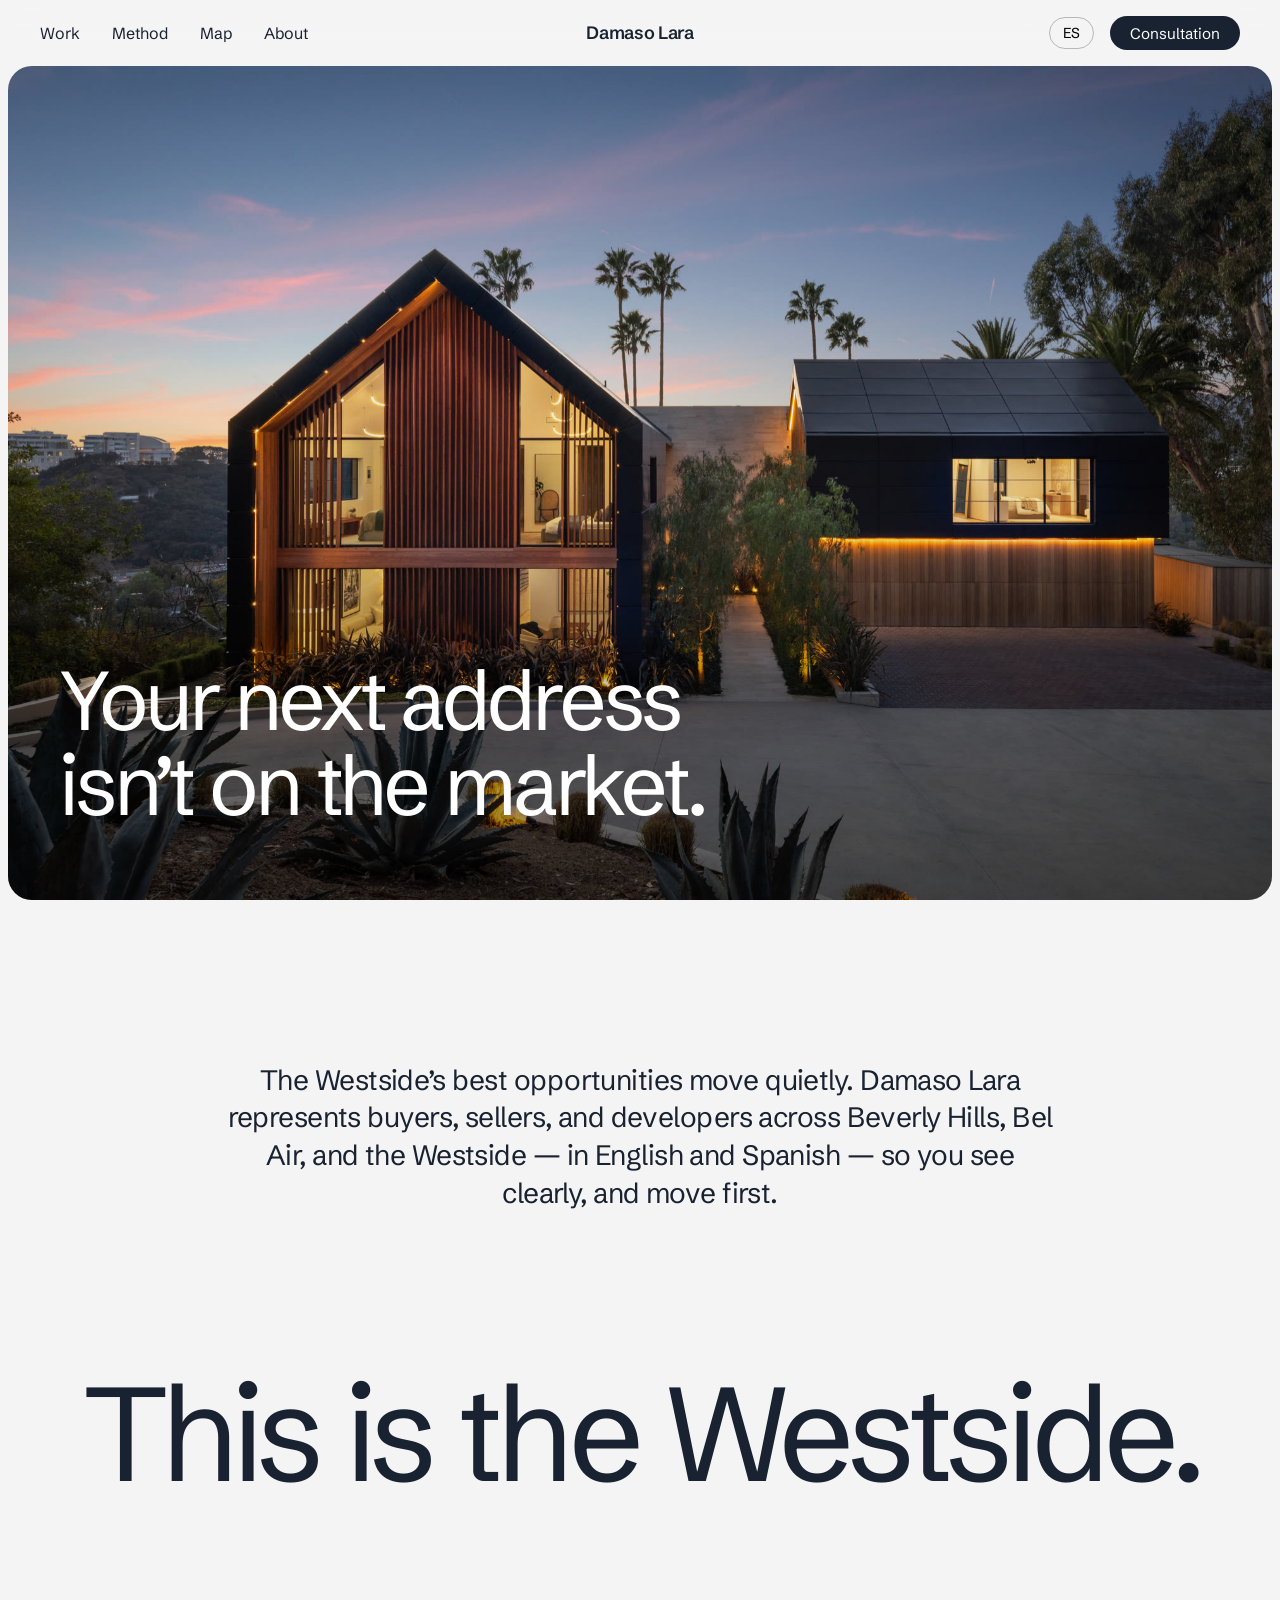
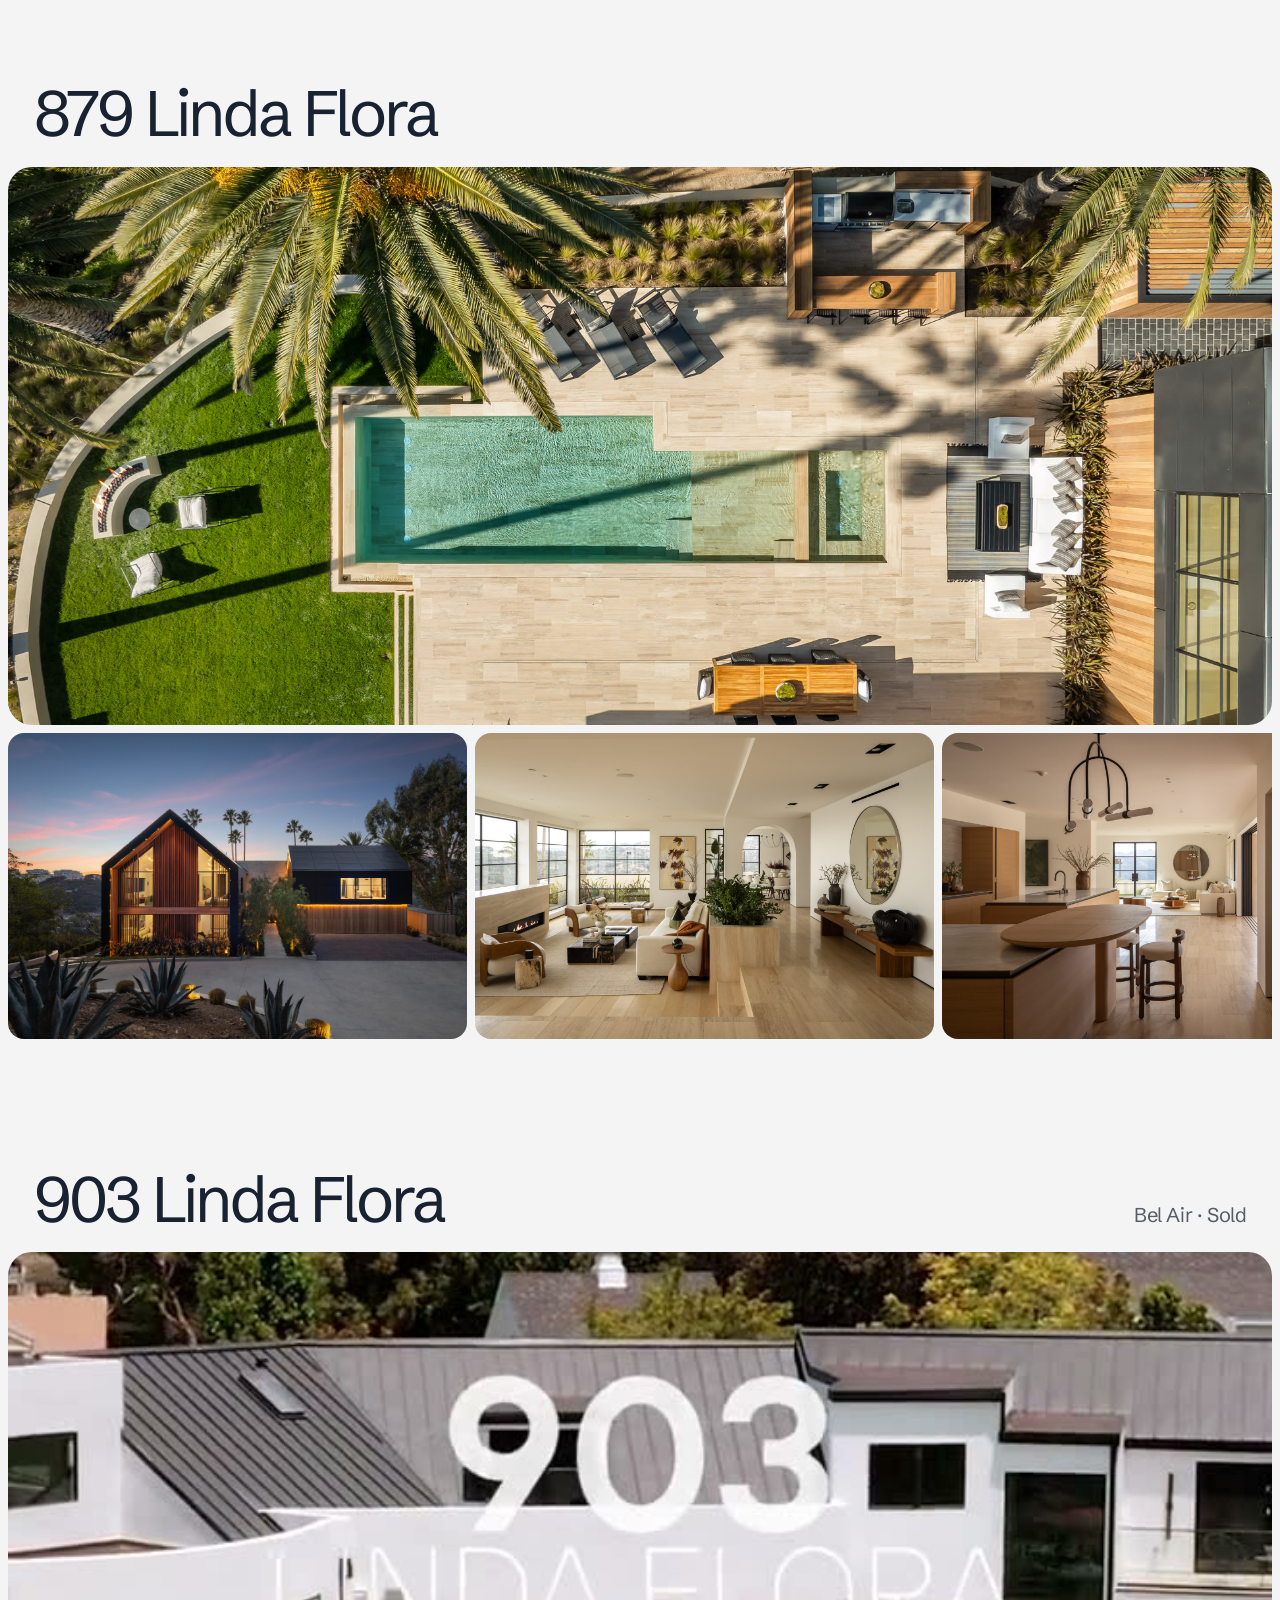
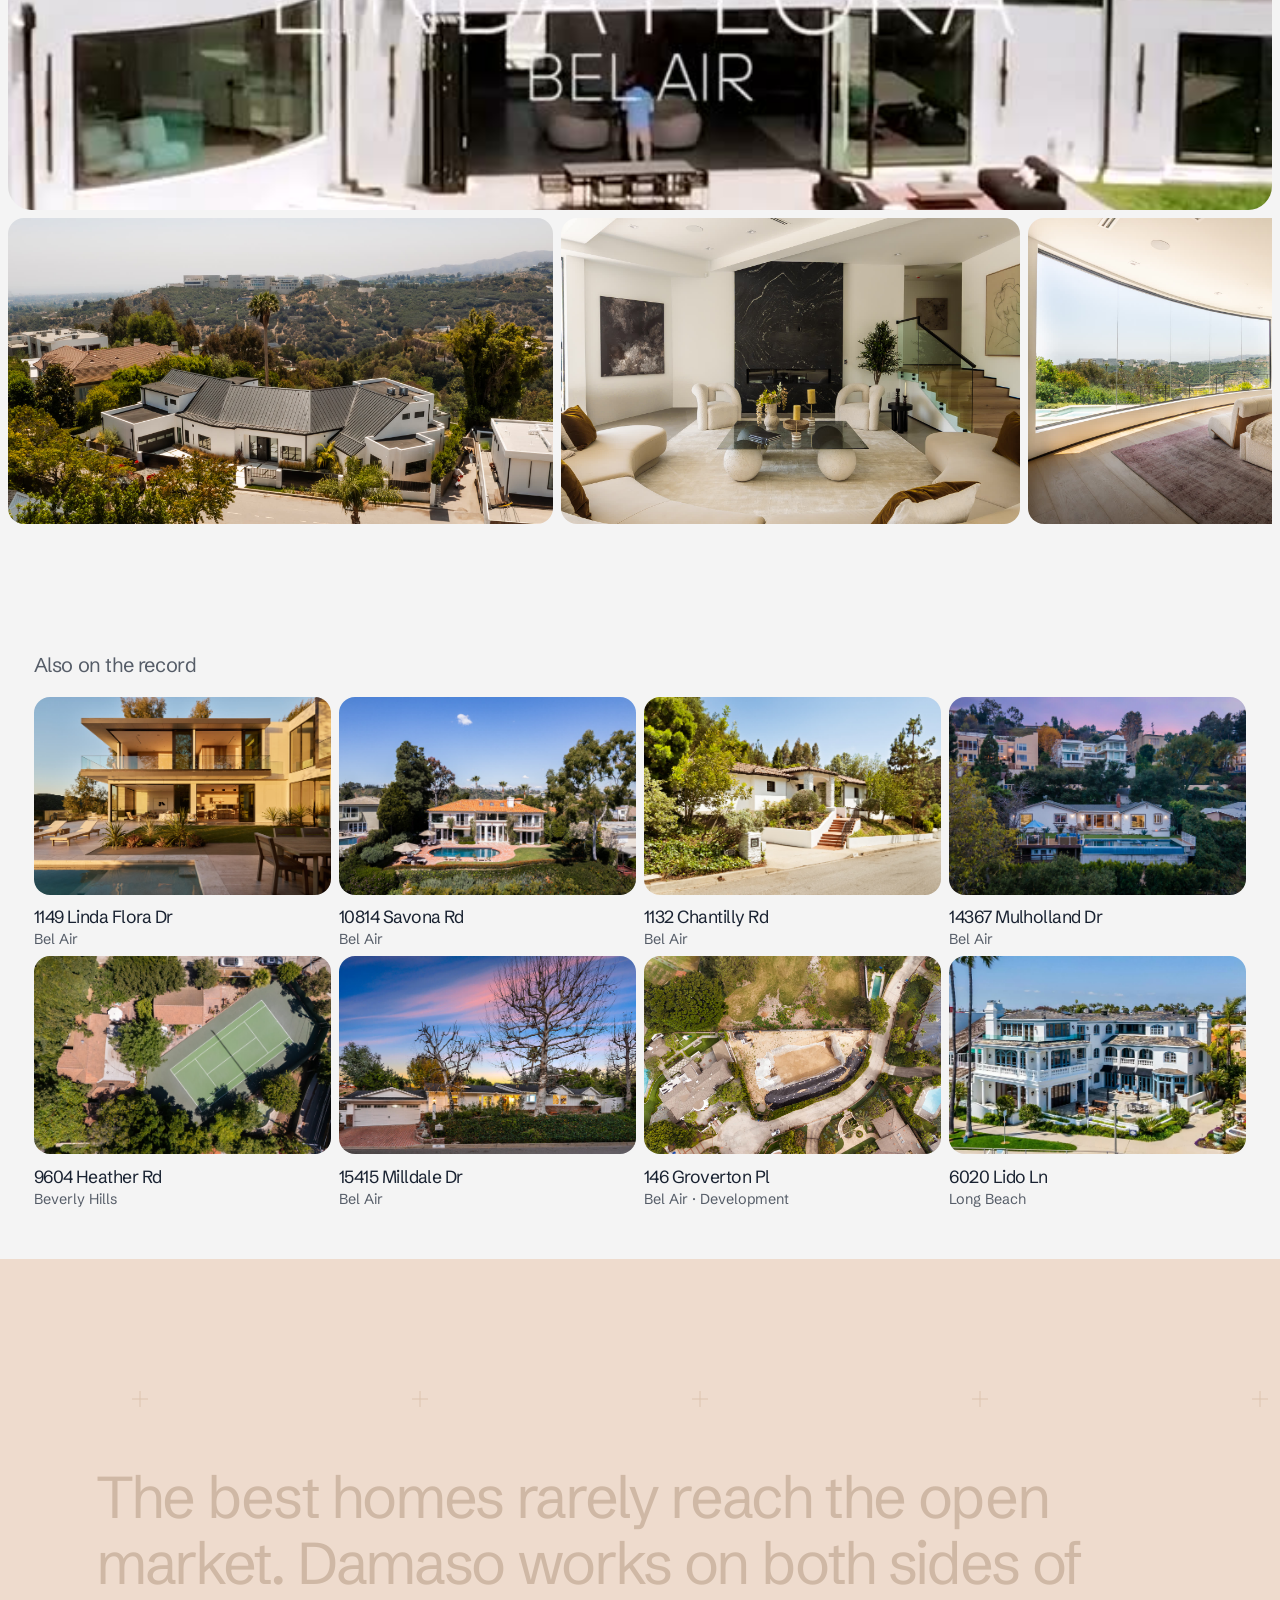
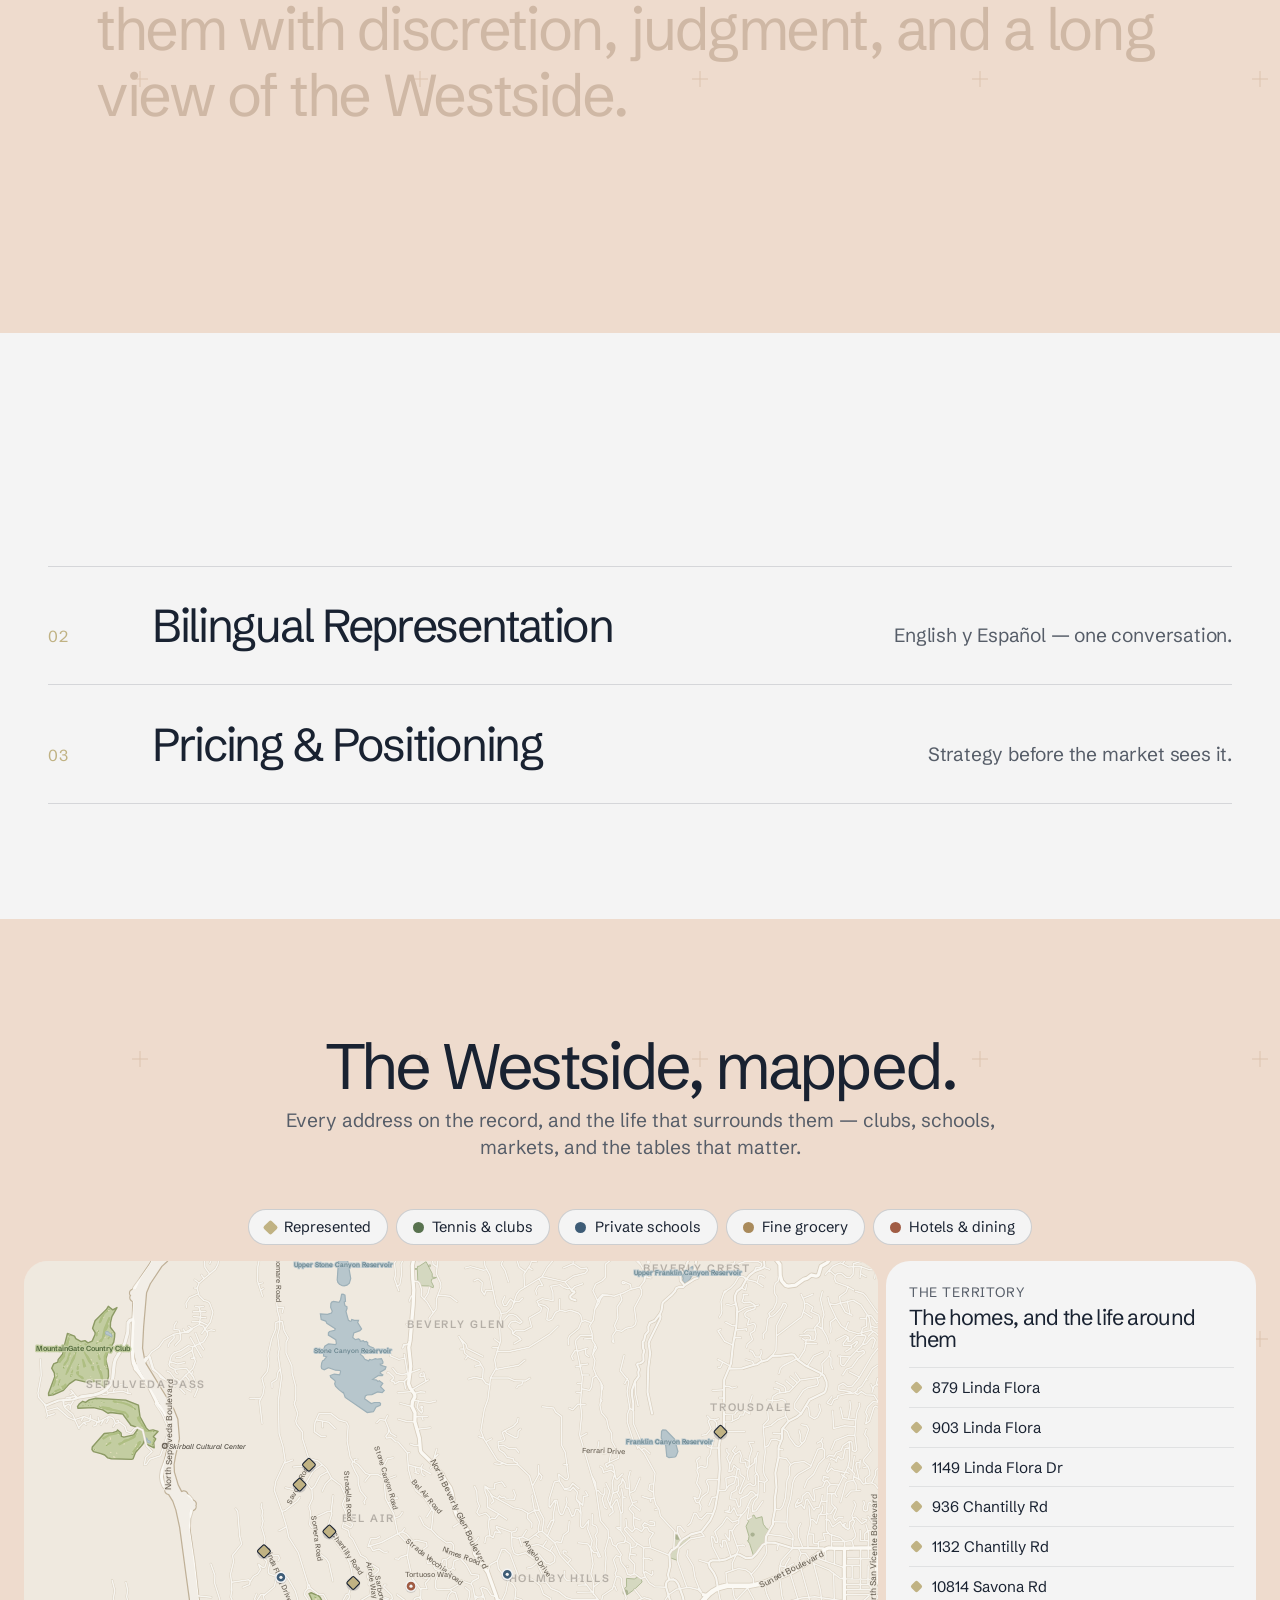
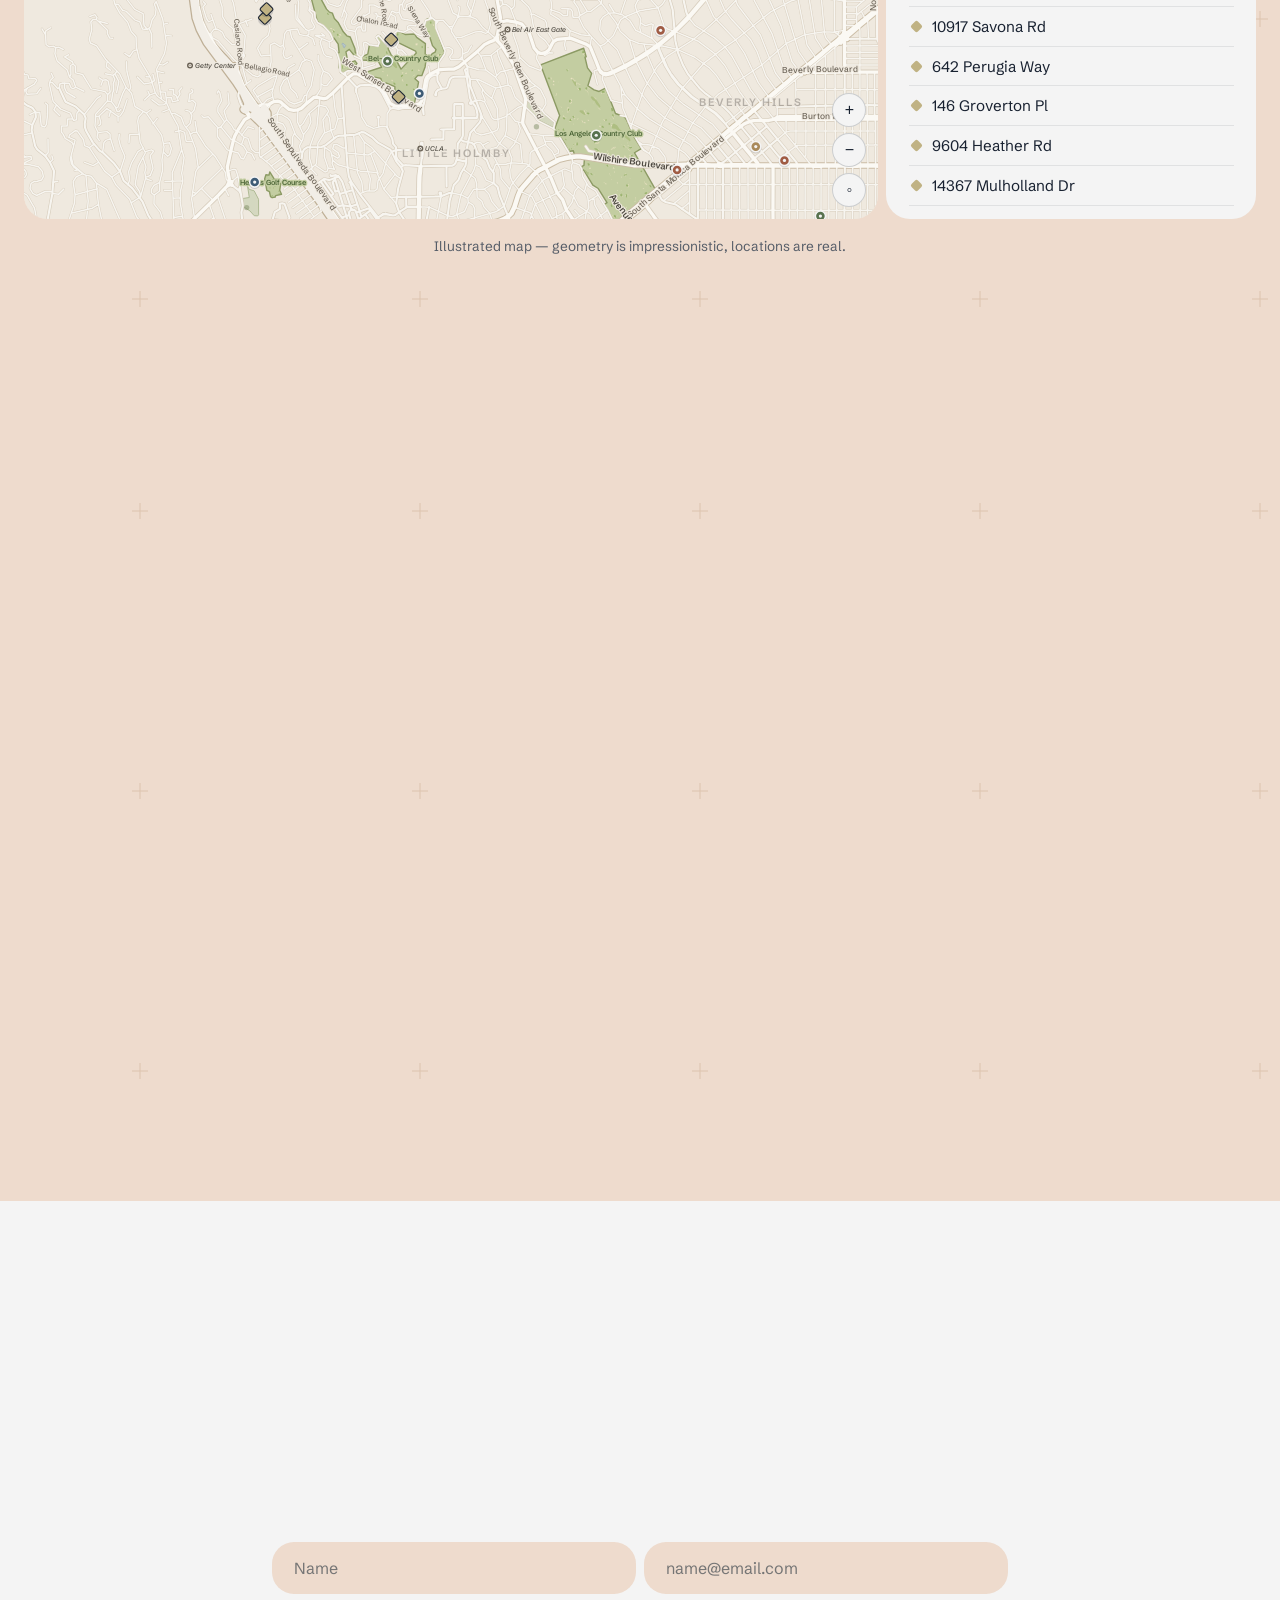
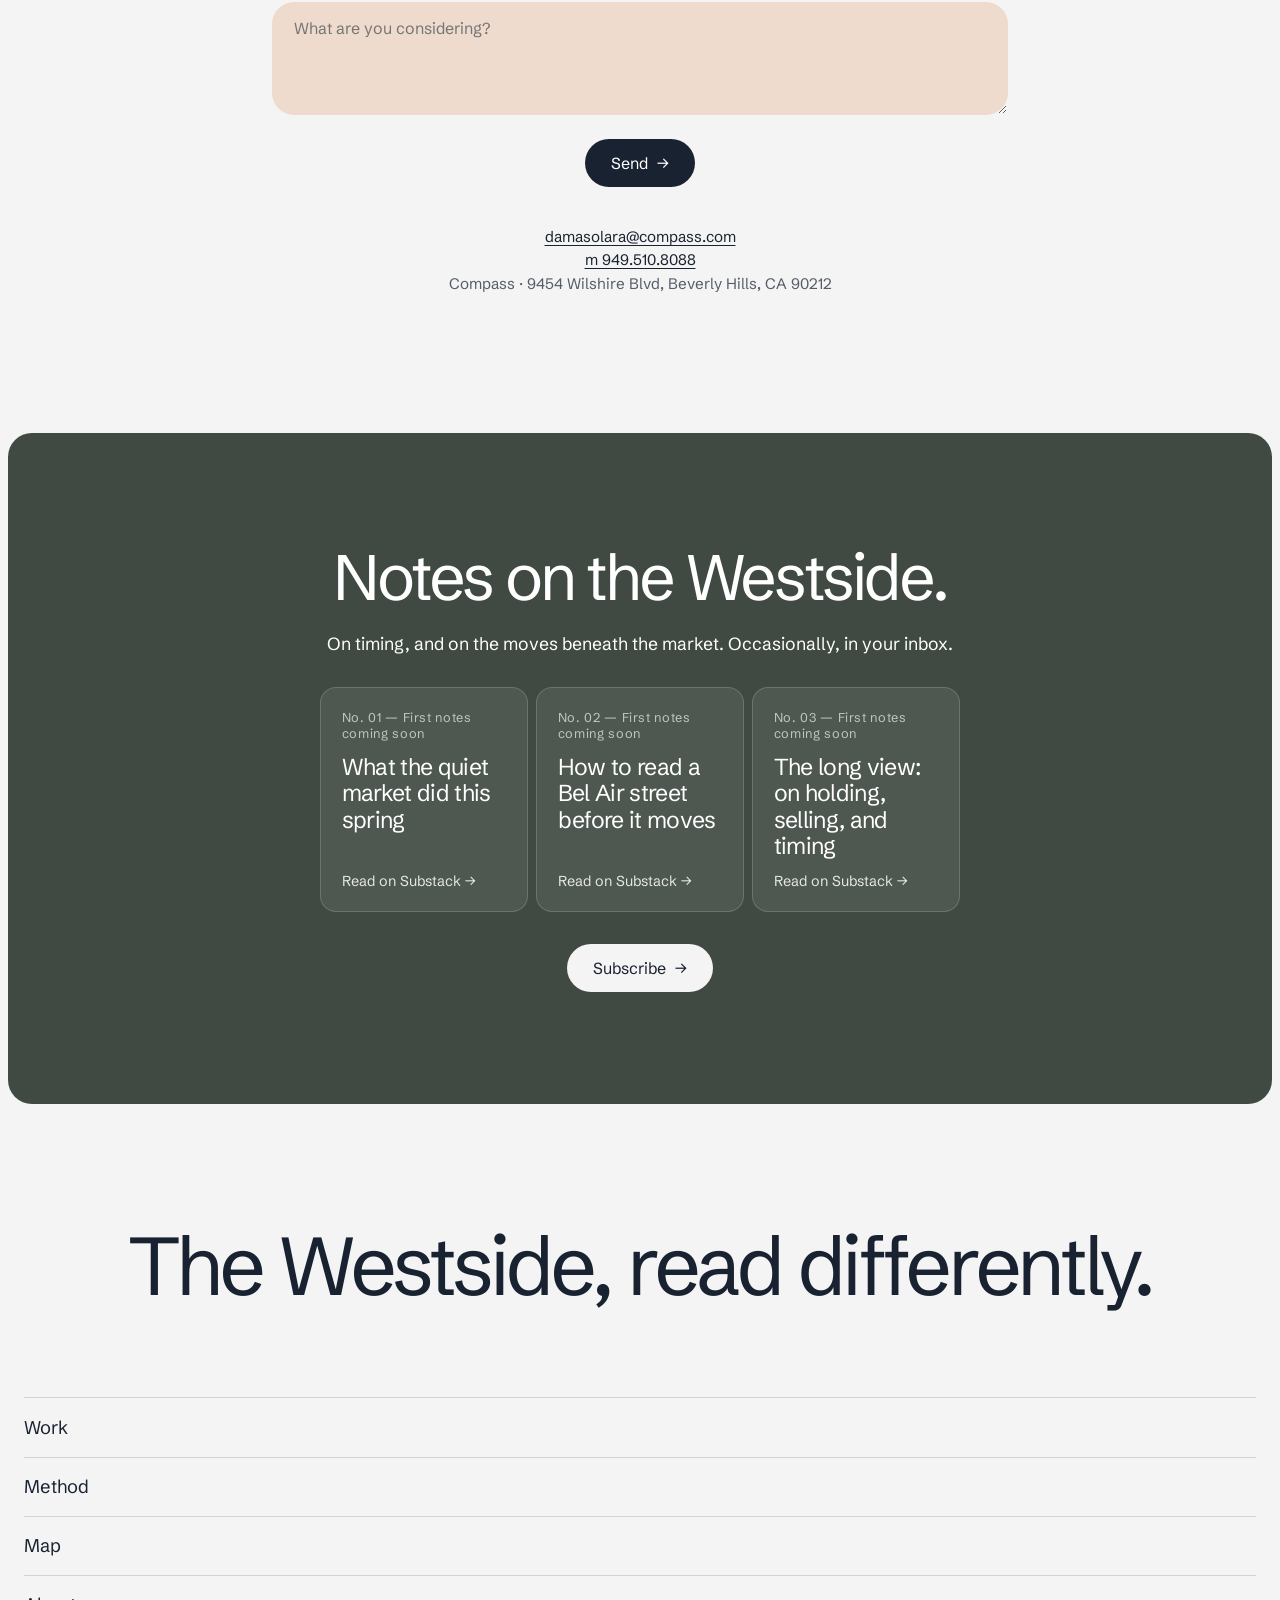
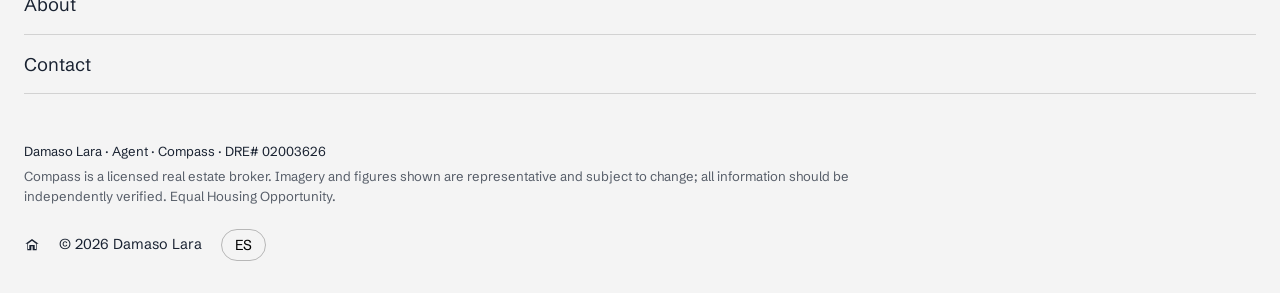
==== index.html @ 8f72db03 "Update index.html" ====
<!DOCTYPE html>
<html lang="en">
<head>
<meta charset="UTF-8">
<meta name="viewport" content="width=device-width, initial-scale=1.0">
<title>Damaso Lara | Beverly Hills, Bel Air & the Westside</title>
<meta name="description" content="Private representation for buyers, sellers, and developers across Beverly Hills, Bel Air, and the Westside — in English and Spanish.">
<meta name="referrer" content="strict-origin-when-cross-origin">
<meta name="theme-color" content="#192231">
<link rel="canonical" href="https://damasolara.com/">

<!-- Social sharing (Open Graph + Twitter) -->
<meta property="og:type" content="website">
<meta property="og:site_name" content="Damaso Lara">
<meta property="og:title" content="Damaso Lara | Beverly Hills, Bel Air & the Westside">
<meta property="og:description" content="Private representation for buyers, sellers, and developers across Beverly Hills, Bel Air, and the Westside — in English and Spanish.">
<meta property="og:url" content="https://damasolara.com/">
<meta property="og:image" content="https://damasolara.com/images/og-cover.jpg">
<meta property="og:image:width" content="1200">
<meta property="og:image:height" content="630">
<meta property="og:image:alt" content="A modern estate on Linda Flora Drive in Bel Air at dusk.">
<meta property="og:locale" content="en_US">
<meta property="og:locale:alternate" content="es_ES">
<meta name="twitter:card" content="summary_large_image">
<meta name="twitter:title" content="Damaso Lara | Beverly Hills, Bel Air & the Westside">
<meta name="twitter:description" content="Private representation for buyers, sellers, and developers across the Westside — in English and Spanish.">
<meta name="twitter:image" content="https://damasolara.com/images/og-cover.jpg">
<meta name="twitter:image:alt" content="A modern estate on Linda Flora Drive in Bel Air at dusk.">

<link rel="preconnect" href="https://fonts.googleapis.com">
<link rel="preconnect" href="https://fonts.gstatic.com" crossorigin>
<link href="https://fonts.googleapis.com/css2?family=Schibsted+Grotesk:ital,wght@0,400..900;1,400..900&display=swap" rel="stylesheet">
<link rel="stylesheet" href="css/style.css">
<link rel="icon" href="data:image/svg+xml,<svg xmlns='http://www.w3.org/2000/svg' viewBox='0 0 100 100'><text y='.9em' font-size='90'>◆</text></svg>">
</head>
<body>

<!-- Floating nav -->
<header class="nav" id="nav">
  <button class="nav__burger" id="burger" aria-label="Open menu" aria-expanded="false">
    <span></span><span></span>
  </button>
  <nav class="nav__links" aria-label="Primary">
    <a href="#work" data-en="Work" data-es="Obra">Work</a>
    <a href="#method" data-en="Method" data-es="Método">Method</a>
    <a href="#map" data-en="Map" data-es="Mapa">Map</a>
    <a href="#about" data-en="About" data-es="Perfil">About</a>
  </nav>
  <a class="nav__mark" href="#top" aria-label="Damaso Lara — home">Damaso&nbsp;Lara</a>
  <div class="nav__right">
    <button class="nav__lang" id="langToggle" aria-label="Cambiar idioma a Español">ES</button>
    <a class="btn btn--ink nav__cta" href="#contact" data-en="Consultation" data-es="Consulta">Consultation</a>
  </div>
</header>

<!-- Mobile menu -->
<div class="menu" id="menu" hidden>
  <nav aria-label="Mobile">
    <a href="#work" data-en="Work" data-es="Obra">Work</a>
    <a href="#method" data-en="Method" data-es="Método">Method</a>
    <a href="#map" data-en="Map" data-es="Mapa">Map</a>
    <a href="#about" data-en="About" data-es="Perfil">About</a>
    <a href="#contact" data-en="Contact" data-es="Contacto">Contact</a>
  </nav>
</div>

<main id="top">

  <!-- HERO -->
  <section class="hero" id="hero">
    <div class="hero__layer hero__layer--img" data-depth="1">
      <img class="hero__media" src="images/879-facade-twilight.jpg" alt="879 Linda Flora at dusk — a modern gabled estate in Bel Air framed by palms" fetchpriority="high">
    </div>
    <div class="hero__scrim" aria-hidden="true"></div>
    <div class="hero__inner hero__layer" data-depth="-0.35">
      <h1 class="hero__title">
        <span class="line"><span data-en="Your next address" data-es="Su próxima dirección">Your next address</span></span>
        <span class="line"><span data-en="isn&#8217;t on the market." data-es="no está en el mercado.">isn&#8217;t on the market.</span></span>
      </h1>
    </div>
  </section>

  <!-- INTRO -->
  <section class="intro">
    <p class="intro__text reveal" data-en="The Westside&#8217;s best opportunities move quietly. Damaso Lara represents buyers, sellers, and developers across Beverly Hills, Bel Air, and the Westside — in English and Spanish — so you see clearly, and move first." data-es="Las mejores oportunidades del Westside se mueven en silencio. Damaso Lara representa a compradores, vendedores y desarrolladores en Beverly Hills, Bel Air y el Westside — en inglés y español — para que usted vea con claridad y llegue primero.">The Westside&#8217;s best opportunities move quietly. Damaso Lara represents buyers, sellers, and developers across Beverly Hills, Bel Air, and the Westside — in English and Spanish — so you see clearly, and move first.</p>
  </section>

  <!-- GIANT STATEMENT -->
  <section class="statement" aria-label="This is the Westside">
    <h2 class="statement__giant reveal" data-en="This is the Westside." data-es="Este es el Westside.">This is the Westside.</h2>
  </section>

  <!-- WORK -->
  <section class="work" id="work">

    <!-- 879 Linda Flora -->
    <article class="property">
      <header class="property__head">
        <h3 class="property__name reveal">879 Linda Flora</h3>
        <p class="property__meta reveal">
          <span data-en="Bel Air · Sold" data-es="Bel Air · Vendida">Bel Air · Sold</span>
        </p>
      </header>
      <figure class="property__lead reveal" data-gallery="879" data-idx="0">
        <img src="images/879-aerial-pool.jpg" alt="Aerial view of 879 Linda Flora — pool, travertine terrace, and palms" loading="lazy">
      </figure>
      <div class="strip" data-drag>
        <figure data-gallery="879" data-idx="1"><img src="images/879-facade-twilight.jpg" alt="Twilight facade of 879 Linda Flora" loading="lazy"></figure>
        <figure data-gallery="879" data-idx="2"><img src="images/879-living.jpg" alt="Living room with arched openings" loading="lazy"></figure>
        <figure data-gallery="879" data-idx="3"><img src="images/879-kitchen.jpg" alt="Kitchen with arched window to the ocean" loading="lazy"></figure>
        <figure data-gallery="879" data-idx="4"><img src="images/879-bedroom-view.jpg" alt="Primary bedroom with fireplace and ocean view" loading="lazy"></figure>
        <figure data-gallery="879" data-idx="5"><img src="images/879-dining-twilight.jpg" alt="Outdoor dining at dusk under palms" loading="lazy"></figure>
        <figure data-gallery="879" data-idx="6"><img src="images/879-tennis-twilight.jpg" alt="Estate and tennis court at twilight" loading="lazy"></figure>
        <figure data-gallery="879" data-idx="7"><img src="images/879-pool-elevation.jpg" alt="Pool and rear elevation" loading="lazy"></figure>
        <figure data-gallery="879" data-idx="8"><img src="images/879-path-dusk.jpg" alt="Lit path to the residence at dusk" loading="lazy"></figure>
      </div>
    </article>

    <!-- 903 Linda Flora -->
    <article class="property">
      <header class="property__head">
        <h3 class="property__name reveal">903 Linda Flora</h3>
        <p class="property__meta reveal">
          <span data-en="Bel Air · Sold" data-es="Bel Air · Vendida">Bel Air · Sold</span>
        </p>
      </header>
      <figure class="property__lead property__lead--film reveal" data-gallery="903" data-idx="0">
        <video src="video/903-sold.mp4" poster="images/903-sold-poster.jpg" muted loop playsinline preload="none" aria-label="903 Linda Flora — sold, video tour"></video>
      </figure>
      <div class="strip" data-drag>
        <figure data-gallery="903" data-idx="0"><img src="images/903-drone.jpg" alt="Aerial view of 903 Linda Flora — white contemporary estate with pool" loading="lazy"></figure>
        <figure data-gallery="903" data-idx="1"><img src="images/903-living.jpg" alt="Living room with black marble fireplace" loading="lazy"></figure>
        <figure data-gallery="903" data-idx="2"><img src="images/903-bedroom.jpg" alt="Bedroom with curved panoramic window" loading="lazy"></figure>
        <figure data-gallery="903" data-idx="3"><img src="images/903-tub.jpg" alt="Freestanding tub with canyon view" loading="lazy"></figure>
        <figure data-gallery="903" data-idx="4"><img src="images/903-kitchen.jpg" alt="Kitchen with double island" loading="lazy"></figure>
        <figure data-gallery="903" data-idx="5"><img src="images/903-pool.jpg" alt="Pool overlooking the hills" loading="lazy"></figure>
        <figure data-gallery="903" data-idx="6"><img src="images/903-drone-2.jpg" alt="Aerial view over the estate toward the Westside" loading="lazy"></figure>
      </div>
    </article>

    <!-- Portfolio: every address on the record -->
    <div class="folio">
      <p class="folio__head reveal" data-en="Also on the record" data-es="También en el registro">Also on the record</p>
      <div class="folio__grid">
        <a class="folio__card reveal" href="#map" data-gallery="1149-lindaflora" data-idx="0"><figure><img src="images/1149-lindaflora.jpg" alt="1149 Linda Flora Drive at twilight" loading="lazy"></figure><h4>1149 Linda Flora Dr</h4><p><span data-en="Bel Air" data-es="Bel Air">Bel Air</span></p></a>
        <a class="folio__card reveal" href="#map" data-gallery="10814-savona" data-idx="0"><figure><img src="images/10814-savona.jpg" alt="10814 Savona Road — Mediterranean estate with pool" loading="lazy"></figure><h4>10814 Savona Rd</h4><p><span data-en="Bel Air" data-es="Bel Air">Bel Air</span></p></a>
        <a class="folio__card reveal" href="#map" data-gallery="1132-chantilly" data-idx="0"><figure><img src="images/1132-chantilly.jpg" alt="1132 Chantilly Road — Spanish revival exterior" loading="lazy"></figure><h4>1132 Chantilly Rd</h4><p><span data-en="Bel Air" data-es="Bel Air">Bel Air</span></p></a>
        <a class="folio__card reveal" href="#map" data-gallery="14367-mulholland" data-idx="0"><figure><img src="images/14367-mulholland.jpg" alt="14367 Mulholland Drive — ranch house with pool and canyon views" loading="lazy"></figure><h4>14367 Mulholland Dr</h4><p><span data-en="Bel Air" data-es="Bel Air">Bel Air</span></p></a>
        <a class="folio__card reveal" href="#map" data-gallery="9604-heather" data-idx="0"><figure><img src="images/9604-heather.jpg" alt="9604 Heather Road — aerial with tennis court" loading="lazy"></figure><h4>9604 Heather Rd</h4><p><span data-en="Beverly Hills" data-es="Beverly Hills">Beverly Hills</span></p></a>
        <a class="folio__card reveal" href="#map" data-gallery="15415-milldale" data-idx="0"><figure><img src="images/15415-milldale.jpg" alt="15415 Milldale Drive at twilight" loading="lazy"></figure><h4>15415 Milldale Dr</h4><p><span data-en="Bel Air" data-es="Bel Air">Bel Air</span></p></a>
        <a class="folio__card reveal" href="#map" data-gallery="146-groverton" data-idx="0"><figure><img src="images/146-groverton.jpg" alt="146 Groverton Place — development site aerial" loading="lazy"></figure><h4>146 Groverton Pl</h4><p><span data-en="Bel Air · Development" data-es="Bel Air · Desarrollo">Bel Air · Development</span></p></a>
        <a class="folio__card reveal" href="#map" data-gallery="6020-lido" data-idx="0"><figure><img src="images/6020-lido.jpg" alt="6020 Lido Lane — waterfront Mediterranean, Long Beach" loading="lazy"></figure><h4>6020 Lido Ln</h4><p><span data-en="Long Beach" data-es="Long Beach">Long Beach</span></p></a>
      </div>
    </div>
  </section>

  <!-- MANIFESTO -->
  <section class="manifesto">
    <p class="manifesto__text" id="manifesto" data-en="The best homes rarely reach the open market. Damaso works on both sides of them with discretion, judgment, and a long view of the Westside." data-es="Las mejores casas rara vez llegan al mercado abierto. Damaso trabaja en ambos lados de ellas — con discreción, criterio y una visión a largo plazo del Westside.">The best homes rarely reach the open market. Damaso works on both sides of them — with discretion, judgment, and a long view of the Westside.</p>
  </section>

  <!-- METHOD -->
  <section class="method" id="method">
    <div class="method__rows">
      <article class="mrow reveal">
        <span class="mrow__n">01</span>
        <h3 data-en="Off-Market Access" data-es="Acceso fuera de mercado">Off-Market Access</h3>
        <p data-en="The homes that never list." data-es="Las casas que nunca se publican.">The homes that never list.</p>
      </article>
      <article class="mrow reveal">
        <span class="mrow__n">02</span>
        <h3 data-en="Bilingual Representation" data-es="Representación bilingüe">Bilingual Representation</h3>
        <p data-en="English y Español — one conversation." data-es="English y Español — una sola conversación.">English y Español — one conversation.</p>
      </article>
      <article class="mrow reveal">
        <span class="mrow__n">03</span>
        <h3 data-en="Pricing &amp; Positioning" data-es="Precio y posicionamiento">Pricing &amp; Positioning</h3>
        <p data-en="Strategy before the market sees it." data-es="Estrategia antes de que el mercado lo vea.">Strategy before the market sees it.</p>
      </article>
    </div>
  </section>

  <!-- MAP: the Westside, mapped -->
  <section class="wsmap" id="map">
    <div class="wsmap__head">
      <h2 class="reveal" data-en="The Westside, mapped." data-es="El Westside, en mapa.">The Westside, mapped.</h2>
      <p class="wsmap__sub reveal" data-en="Every address on the record, and the life that surrounds them — clubs, schools, markets, and the tables that matter." data-es="Cada dirección del registro y la vida que las rodea — clubes, colegios, mercados y las mesas que importan.">Every address on the record, and the life that surrounds them — clubs, schools, markets, and the tables that matter.</p>
    </div>
    <div class="wsmap__filters" id="wsfilters"></div>
    <div class="wsmap__body reveal">
      <div class="wsmap__stage">
        <svg id="wsmap" aria-label="Illustrated map of Bel Air, Beverly Hills, and the Westside"></svg>
        <div class="wsmap__zoom">
          <button id="wszin" aria-label="Zoom in">+</button>
          <button id="wszout" aria-label="Zoom out">−</button>
          <button id="wszreset" aria-label="Reset view">◦</button>
        </div>
      </div>
      <aside class="wsmap__panel" id="wspanel" aria-live="polite"></aside>
    </div>
    <p class="wsmap__note" data-en="Illustrated map — geometry is impressionistic, locations are real." data-es="Mapa ilustrado — la geometría es impresionista, las ubicaciones son reales.">Illustrated map — geometry is impressionistic, locations are real.</p>
  </section>

  <!-- ABOUT -->
  <section class="about" id="about">
    <div class="about__grid">
      <figure class="about__photo reveal">
        <img src="images/damaso-portrait.jpg" alt="Damaso Lara — portrait" loading="lazy">
      </figure>
      <div class="about__body">
        <h2 class="reveal">Damaso Lara</h2>
        <p class="about__bio reveal" data-en="Born in Zacatecas, raised in Los Angeles. Damaso represents buyers, sellers, and developers across Bel Air, Beverly Hills, and the Westside, in English and Spanish." data-es="Nacido en Zacatecas, criado en Los Ángeles. Damaso representa a compradores, vendedores y desarrolladores en Bel Air, Beverly Hills y el Westside, en inglés y español.">Born in Zacatecas, raised in Los Angeles. Damaso represents buyers, sellers, and developers across Bel Air, Beverly Hills, and the Westside, in English and Spanish.</p>
        <blockquote class="about__quote reveal" data-en="“The best opportunities are not always obvious. My work is to help clients see clearly and protect their position.”" data-es="“Las mejores oportunidades no siempre son obvias. Mi trabajo es ayudar a los clientes a ver con claridad y proteger su posición.”">“The best opportunities are not always obvious. My work is to help clients see clearly and protect their position.”</blockquote>
        <dl class="about__facts">
          <div class="reveal"><dt data-en="Focus" data-es="Enfoque">Focus</dt><dd>Bel Air · Beverly Hills · Westside</dd></div>
          <div class="reveal"><dt data-en="Languages" data-es="Idiomas">Languages</dt><dd>English · Español</dd></div>
          <div class="reveal"><dt data-en="Represents" data-es="Representa">Represents</dt><dd data-en="Buyers · Sellers · Developers · Tennis Lovers" data-es="Compradores · Vendedores · Desarrolladores · Amantes del Tenis">Buyers · Sellers · Developers · Tennis Lovers</dd></div>
          <div class="reveal"><dt data-en="Recognitions" data-es="Reconocimientos">Recognitions</dt><dd data-en="Awarded #13 agent in CA by NAHREP" data-es="Reconocido como agente #13 en CA por NAHREP">Awarded #13 agent in CA by NAHREP</dd></div>
        </dl>
      </div>
    </div>
  </section>

  <!-- CONTACT -->
  <section class="contact" id="contact">
    <div class="contact__inner">
      <h2 class="contact__title reveal" data-en="Start the conversation." data-es="Empecemos la conversación.">Start the conversation.</h2>
      <p class="contact__sub reveal" data-en="For a private conversation about off-market listings, buying, or selling on the Westside." data-es="Para una conversación privada sobre listados fuera de mercado, comprar o vender en el Westside.">For a private conversation about off-market listings, buying, or selling on the Westside.</p>
      <form class="form reveal" action="https://formspree.io/f/mbdnjejo" method="POST">
        <input type="text" name="_gotcha" tabindex="-1" autocomplete="off" aria-hidden="true" style="position:absolute;left:-9999px;width:1px;height:1px;overflow:hidden">
        <div class="form__row">
          <input type="text" name="name" required placeholder="Name" data-ph-en="Name" data-ph-es="Nombre" aria-label="Name">
          <input type="email" name="email" required placeholder="name@email.com" aria-label="Email">
        </div>
        <textarea name="message" rows="4" required placeholder="What are you considering?" data-ph-en="What are you considering?" data-ph-es="¿Qué está considerando?" aria-label="Message"></textarea>
        <button class="btn btn--ink btn--lg" type="submit">
          <span data-en="Send" data-es="Enviar">Send</span>
          <span class="btn__arrow" aria-hidden="true">→</span>
        </button>
      </form>
      <p class="contact__alt">
        <a href="mailto:damasolara@compass.com">damasolara@compass.com</a>
        <a href="tel:+19495108088">m 949.510.8088</a>
        <span>Compass · 9454 Wilshire Blvd, Beverly Hills, CA 90212</span>
      </p>
    </div>
  </section>

  <!-- NEWSLETTER -->
  <section class="news">
    <div class="news__inner">
      <h2 class="reveal" data-en="Notes on the Westside." data-es="Notas sobre el Westside.">Notes on the Westside.</h2>
      <p class="reveal" data-en="On timing, and on the moves beneath the market. Occasionally, in your inbox." data-es="Sobre el timing y los movimientos debajo del mercado. Ocasionalmente, en su correo.">On timing, and on the moves beneath the market. Occasionally, in your inbox.</p>
      <!-- PLACEHOLDER-SUBSTACK: swap these three cards for Damaso's real posts (title, number, URL) once published -->
      <div class="news__cards">
        <a class="newscard reveal" href="https://damasolara.substack.com" target="_blank" rel="noopener">
          <span class="newscard__n" data-en="No. 01 — First notes coming soon" data-es="No. 01 — Primeras notas, muy pronto">No. 01 — First notes coming soon</span>
          <h3 data-en="What the quiet market did this spring" data-es="Lo que hizo el mercado silencioso esta primavera">What the quiet market did this spring</h3>
          <span class="newscard__go" data-en="Read on Substack →" data-es="Leer en Substack →">Read on Substack →</span>
        </a>
        <a class="newscard reveal" href="https://damasolara.substack.com" target="_blank" rel="noopener">
          <span class="newscard__n" data-en="No. 02 — First notes coming soon" data-es="No. 02 — Primeras notas, muy pronto">No. 02 — First notes coming soon</span>
          <h3 data-en="How to read a Bel Air street before it moves" data-es="Cómo leer una calle de Bel Air antes de que se mueva">How to read a Bel Air street before it moves</h3>
          <span class="newscard__go" data-en="Read on Substack →" data-es="Leer en Substack →">Read on Substack →</span>
        </a>
        <a class="newscard reveal" href="https://damasolara.substack.com" target="_blank" rel="noopener">
          <span class="newscard__n" data-en="No. 03 — First notes coming soon" data-es="No. 03 — Primeras notas, muy pronto">No. 03 — First notes coming soon</span>
          <h3 data-en="The long view: on holding, selling, and timing" data-es="La visión larga: sobre esperar, vender y elegir el momento">The long view: on holding, selling, and timing</h3>
          <span class="newscard__go" data-en="Read on Substack →" data-es="Leer en Substack →">Read on Substack →</span>
        </a>
      </div>
      <a class="btn btn--paper btn--lg" href="https://damasolara.substack.com/subscribe" target="_blank" rel="noopener">
        <span data-en="Subscribe" data-es="Suscribirse">Subscribe</span>
        <span class="btn__arrow" aria-hidden="true">→</span>
      </a>
    </div>
  </section>

</main>

<!-- FOOTER -->
<footer class="foot">
  <h2 class="foot__giant reveal" data-en="The Westside, read differently." data-es="El Westside, leído de otra manera.">The Westside, read differently.</h2>
  <nav class="foot__rows" aria-label="Footer">
    <a href="#work" data-en="Work" data-es="Obra">Work</a>
    <a href="#method" data-en="Method" data-es="Método">Method</a>
    <a href="#map" data-en="Map" data-es="Mapa">Map</a>
    <a href="#about" data-en="About" data-es="Perfil">About</a>
    <a href="#contact" data-en="Contact" data-es="Contacto">Contact</a>
  </nav>
  <div class="foot__legal">
    <p class="foot__id">Damaso Lara · Agent · Compass · DRE# 02003626</p>
    <p data-en="Compass is a licensed real estate broker. Imagery and figures shown are representative and subject to change; all information should be independently verified. Equal Housing Opportunity." data-es="Compass es un corredor de bienes raíces con licencia. Las imágenes y cifras mostradas son representativas y están sujetas a cambios; toda la información debe verificarse de forma independiente. Igualdad de Oportunidad en la Vivienda.">Compass is a licensed real estate broker. Imagery and figures shown are representative and subject to change; all information should be independently verified. Equal Housing Opportunity.</p>
    <p class="foot__meta">
      <span class="eho" aria-label="Equal Housing Opportunity" title="Equal Housing Opportunity">
        <svg width="16" height="16" viewBox="0 0 24 24" fill="currentColor" aria-hidden="true"><path d="M12 3 2 10h3v10h6v-6h2v6h6V10h3L12 3zm0 2.5L18 10v8h-2v-6H8v6H6v-8l6-4.5z"/></svg>
      </span>
      <span>© <span id="yr">2026</span> Damaso Lara</span>
      <button class="foot__lang" id="langToggleFoot">ES</button>
    </p>
  </div>
</footer>

<div class="lb" id="lb" aria-hidden="true" role="dialog" aria-modal="true" aria-label="Photo viewer">
  <figure class="lb__stage">
    <img id="lbImg" alt="">
  </figure>
  <div class="lb__bar">
    <span id="lbTitle"></span>
    <span id="lbCount"></span>
  </div>
  <button class="lb__btn lb__close" id="lbClose" aria-label="Close">✕</button>
  <button class="lb__btn lb__prev" id="lbPrev" aria-label="Previous">←</button>
  <button class="lb__btn lb__next" id="lbNext" aria-label="Next">→</button>
</div>

<script src="js/main.js"></script>
<script src="js/mapdata.js" defer></script>
<script src="js/map.js" defer></script>
</body>
</html>
---- css/style.css ----
/* ==========================================================================
   Damaso Lara — Lightship-derived design system
   Off-white paper / blush / navy ink / antique gold accent / deep olive
   ========================================================================== */

:root {
  --paper: #f4f4f4;
  --cream: #eedbcd;
  --cream-2: #eae3dc;
  --ink: #192231;
  --grey: #565d68;
  --gold: #c0b283;
  --olive: #404a42;
  --radius: 24px;
  --radius-pill: 999px;
  --gutter: clamp(16px, 2vw, 24px);
  --btn-h: 2.5rem;
  --ease: cubic-bezier(0.22, 1, 0.36, 1);
  --font: "Schibsted Grotesk", "Helvetica Neue", Arial, sans-serif;
}

* { margin: 0; padding: 0; box-sizing: border-box; }


body {
  font-family: var(--font);
  font-size: 16px;
  line-height: 1.25;
  color: var(--ink);
  background: var(--paper);
  -webkit-font-smoothing: antialiased;
  text-rendering: optimizeLegibility;
}

img, video { display: block; max-width: 100%; height: auto; }

a { color: inherit; text-decoration: none; }

/* Keyboard focus — visible ring for keyboard users only */
:focus-visible {
  outline: 2px solid var(--ink);
  outline-offset: 3px;
  border-radius: 4px;
}
.lb :focus-visible { outline-color: #fff; }

h1, h2, h3 {
  font-weight: 400;
  letter-spacing: -0.05em;
  line-height: 1.02;
}

/* ---------- Buttons ---------- */

.btn {
  display: inline-flex;
  align-items: center;
  gap: 0.6em;
  height: var(--btn-h);
  padding: 0 1.25rem;
  border: none;
  border-radius: var(--radius-pill);
  font-family: var(--font);
  font-size: 1rem;
  cursor: pointer;
  white-space: nowrap;
  transition: transform 0.35s var(--ease), background 0.25s, color 0.25s;
}
.btn:hover { transform: scale(1.03); }
.btn--ink { background: var(--ink); color: #fff; }
.btn--ink:hover { background: #232e42; }
.btn--paper { background: var(--paper); color: var(--ink); }
.btn--lg { height: 3rem; padding: 0 1.6rem; }
.btn__arrow { transition: transform 0.35s var(--ease); }
.btn:hover .btn__arrow { transform: translateX(4px); }

.pill-label {
  display: inline-flex;
  align-items: center;
  height: var(--btn-h);
  padding: 0 1.1rem;
  border-radius: var(--radius-pill);
  background: var(--cream-2);
  font-size: 0.95rem;
}
.pill-label--onDark { background: rgba(255,255,255,0.14); color: #fff; }

/* ---------- Floating nav ---------- */

.nav {
  position: sticky;
  top: 8px;
  z-index: 100;
  display: flex;
  align-items: center;
  gap: clamp(1rem, 3vw, 2.5rem);
  margin: 8px;
  padding: 0 clamp(1rem, 2.5vw, 2rem);
  height: 3.125rem;
  border-radius: 20px;
  background: linear-gradient(to bottom, rgba(244,244,244,0.94), rgba(244,244,244,0.65));
  -webkit-backdrop-filter: blur(14px);
  backdrop-filter: blur(14px);
}

.nav__burger {
  display: none;
  flex-direction: column;
  gap: 5px;
  background: none;
  border: none;
  cursor: pointer;
  padding: 6px 0;
}
.nav__burger span { width: 26px; height: 2px; background: var(--ink); transition: transform 0.3s var(--ease), opacity 0.2s; }
.nav__burger[aria-expanded="true"] span:first-child { transform: translateY(3.5px) rotate(45deg); }
.nav__burger[aria-expanded="true"] span:last-child { transform: translateY(-3.5px) rotate(-45deg); }

.nav__links { display: flex; gap: clamp(1rem, 2.5vw, 2rem); }
.nav__links a:hover, .foot__rows a:hover { opacity: 0.55; }

.nav__mark {
  position: absolute;
  left: 50%;
  transform: translateX(-50%);
  font-size: 1.12rem;
  font-weight: 600;
  letter-spacing: -0.02em;
  color: var(--ink);
}

.nav__right { display: flex; align-items: center; gap: 1rem; margin-left: auto; }
.nav__lang, .foot__lang {
  background: none;
  border: 1px solid rgba(0,0,0,0.25);
  border-radius: var(--radius-pill);
  height: 2rem;
  padding: 0 0.8rem;
  font-family: var(--font);
  font-size: 0.9rem;
  cursor: pointer;
  transition: background 0.25s, color 0.25s;
}
.nav__lang:hover, .foot__lang:hover { background: var(--ink); color: #fff; }
.nav__cta { height: 2.125rem; font-size: 0.95rem; }

/* ---------- Mobile menu ---------- */

.menu {
  position: fixed;
  inset: 0;
  z-index: 90;
  background: var(--cream);
  display: flex;
  align-items: center;
  padding: var(--gutter);
}
.menu[hidden] { display: none; }
.menu nav { display: flex; flex-direction: column; gap: 0.4em; }
.menu a {
  font-size: clamp(2.6rem, 10vw, 4rem);
  letter-spacing: -0.05em;
  border-bottom: 1px solid rgba(0,0,0,0.12);
  padding: 0.35em 0;
}

/* ---------- Hero ---------- */

.hero {
  position: relative;
  height: calc(100svh - 3.125rem - 16px);
  min-height: 540px;
  margin: 0 8px 8px;
  border-radius: var(--radius);
  overflow: hidden;
  perspective: 1100px;
}
/* Parallax layers: JS writes translate/rotate on these. */
.hero__layer { will-change: transform; transform-style: preserve-3d; }
.hero__layer--img {
  position: absolute;
  inset: -5%;               /* overscale so parallax travel never reveals an edge */
}
.hero__media {
  width: 100%; height: 100%;
  object-fit: cover;
  animation: heroIn 2.4s var(--ease) both;
}
@keyframes heroIn { from { transform: scale(1.08); } to { transform: scale(1); } }
.hero__scrim {
  position: absolute; inset: 0;
  background: linear-gradient(to top, rgba(0,0,0,0.42) 0%, rgba(0,0,0,0.05) 45%);
}
.hero__inner {
  position: absolute;
  left: clamp(1.25rem, 4vw, 3.5rem);
  right: clamp(1.25rem, 4vw, 3.5rem);
  bottom: clamp(2.5rem, 8vh, 5rem);
}
.hero__title {
  color: #fff;
  font-size: clamp(1.9rem, 6.5vw, 6.2rem);
}
.hero__title .line { display: block; overflow: hidden; }
.hero__title .line span {
  display: inline-block;
  transform: translateY(110%);
  animation: lineUp 1s var(--ease) forwards;
}
.hero__title .line:nth-child(2) span { animation-delay: 0.12s; }
@keyframes lineUp { to { transform: translateY(0); } }

/* ---------- Intro ---------- */

.intro { padding: clamp(5rem, 12vw, 10rem) var(--gutter); display: flex; justify-content: center; }
.intro__text {
  max-width: 52rem;
  text-align: center;
  font-size: clamp(1.25rem, 2.2vw, 1.75rem);
  letter-spacing: -0.02em;
  line-height: 1.35;
}

/* ---------- Giant statement ---------- */

.statement { overflow: hidden; padding-bottom: clamp(2rem, 5vw, 4rem); }
.statement__giant {
  font-size: clamp(3.4rem, 10.4vw, 12rem);
  white-space: nowrap;
  padding-left: 0.03em;
  text-align: center;
}

/* ---------- Work / properties ---------- */

.work { padding: clamp(4.5rem, 9vw, 8rem) 8px clamp(2rem, 4vw, 4rem); }

.property { margin-bottom: clamp(5rem, 10vw, 9rem); }
.property__head {
  display: flex;
  align-items: baseline;
  justify-content: space-between;
  flex-wrap: wrap;
  gap: 0.5rem 1.5rem;
  padding: 0 clamp(0.75rem, 2vw, 2rem) 1.25rem;
}
.property__name { font-size: clamp(2.2rem, 5vw, 4.4rem); }
.property__meta { color: var(--grey); font-size: clamp(1rem, 1.6vw, 1.25rem); letter-spacing: -0.02em; }

.property__lead { border-radius: var(--radius); overflow: hidden; }
[data-gallery] { cursor: zoom-in; }
.property__lead img { width: 100%; height: clamp(340px, 62vh, 640px); object-fit: cover; }

.property__lead--film { position: relative; background: var(--ink); }
.property__lead--film video {
  width: 100%;
  height: clamp(340px, 62vh, 640px);
  object-fit: cover;
}
.property__lead--film figcaption {
  position: absolute;
  left: 1.25rem; bottom: 1.1rem; right: 1.25rem;
  color: #fff;
  font-size: 0.9rem;
  text-shadow: 0 1px 8px rgba(0,0,0,0.5);
}

.strip {
  display: flex;
  gap: 8px;
  margin-top: 8px;
  overflow-x: auto;
  scrollbar-width: none;
  cursor: grab;
}
.strip::-webkit-scrollbar { display: none; }
.strip.is-dragging { cursor: grabbing; }
.strip figure {
  flex: 0 0 auto;
  border-radius: calc(var(--radius) - 8px);
  overflow: hidden;
}
.strip img {
  height: clamp(220px, 34vh, 360px);
  width: auto;
  pointer-events: none;
}

/* ---------- Manifesto ---------- */

.manifesto {
  background: var(--cream);
  padding: clamp(7rem, 16vw, 13rem) var(--gutter);
  background-image: url("data:image/svg+xml,%3Csvg xmlns='http://www.w3.org/2000/svg' width='280' height='280'%3E%3Cpath d='M140 132v16M132 140h16' stroke='%23dcc3ae' stroke-width='1'/%3E%3C/svg%3E");
}
.manifesto__text {
  max-width: 68rem;
  margin: 0 auto;
  font-size: clamp(1.9rem, 4.6vw, 3.9rem);
  letter-spacing: -0.04em;
  line-height: 1.12;
}
.manifesto__text .w { color: #cfb8a5; transition: color 0.35s linear; }
.manifesto__text .w.is-on { color: var(--ink); }

/* ---------- Method ---------- */

.method {
  padding: clamp(4rem, 9vw, 8rem) var(--gutter);
  display: flex;
  flex-direction: column;
  align-items: center;
  gap: clamp(2.5rem, 5vw, 4rem);
}
.method__rows { width: 100%; max-width: 74rem; }
.mrow {
  display: grid;
  grid-template-columns: 5rem 1fr auto;
  align-items: baseline;
  gap: 1.5rem;
  padding: clamp(1.4rem, 3vw, 2.2rem) 0;
  border-top: 1px solid rgba(25,34,49,0.14);
}
.mrow:last-child { border-bottom: 1px solid rgba(25,34,49,0.14); }
.mrow__n { color: var(--gold); font-size: 1rem; letter-spacing: 0.08em; }
.mrow h3 { font-size: clamp(1.7rem, 3.6vw, 3rem); }
.mrow p { color: var(--grey); font-size: clamp(1rem, 1.5vw, 1.2rem); letter-spacing: -0.01em; }

/* ---------- About ---------- */

.about {
  background: var(--cream);
  padding: clamp(5rem, 10vw, 9rem) var(--gutter);
  background-image: url("data:image/svg+xml,%3Csvg xmlns='http://www.w3.org/2000/svg' width='280' height='280'%3E%3Cpath d='M140 132v16M132 140h16' stroke='%23dcc3ae' stroke-width='1'/%3E%3C/svg%3E");
}
.about__grid {
  display: grid;
  grid-template-columns: minmax(260px, 2fr) 3fr;
  gap: clamp(2rem, 6vw, 6rem);
  max-width: 74rem;
  margin: 0 auto;
  align-items: start;
}
.about__photo { border-radius: var(--radius); overflow: hidden; aspect-ratio: 4 / 5; }
.about__photo img { width: 100%; height: 100%; object-fit: cover; object-position: center top; }
.about__body h2 { font-size: clamp(2.4rem, 5vw, 4rem); margin-bottom: 0.5em; }
.about__bio { font-size: clamp(1.15rem, 1.8vw, 1.4rem); line-height: 1.4; letter-spacing: -0.02em; max-width: 34em; }
.about__quote {
  margin: clamp(1.5rem, 3vw, 2.5rem) 0;
  font-size: clamp(1.3rem, 2.2vw, 1.7rem);
  letter-spacing: -0.03em;
  line-height: 1.25;
  color: var(--olive);
  max-width: 30em;
}
.about__facts { margin-top: clamp(1.5rem, 3vw, 2.5rem); }
.about__facts div {
  display: flex;
  justify-content: space-between;
  gap: 1rem;
  padding: 0.9rem 0;
  border-top: 1px solid rgba(0,0,0,0.14);
  font-size: 1.05rem;
}
.about__facts div:last-child { border-bottom: 1px solid rgba(0,0,0,0.14); }
.about__facts dt { color: var(--grey); }
.about__facts dd { text-align: right; }

/* ---------- Contact ---------- */

.contact { padding: clamp(5rem, 11vw, 10rem) var(--gutter); }
.contact__inner { max-width: 46rem; margin: 0 auto; text-align: center; }
.contact__title { font-size: clamp(2.6rem, 6vw, 5rem); margin-bottom: 0.4em; }
.contact__sub { color: var(--grey); font-size: clamp(1.05rem, 1.6vw, 1.3rem); margin-bottom: 2.5rem; }

.form { display: flex; flex-direction: column; gap: 8px; align-items: center; }
.form__row { display: flex; gap: 8px; width: 100%; }
.form input, .form textarea {
  width: 100%;
  font-family: var(--font);
  font-size: 1rem;
  color: var(--ink);
  background: var(--cream);
  border: 1px solid transparent;
  border-radius: 22px;
  padding: 0.95rem 1.3rem;
  outline: none;
  transition: border-color 0.25s, background 0.25s;
  resize: vertical;
}
.form input:focus, .form textarea:focus { border-color: var(--gold); background: #fff; }
.form button { margin-top: 1rem; }

.contact__alt {
  margin-top: 2.5rem;
  display: flex;
  flex-direction: column;
  gap: 0.3em;
  font-size: 0.95rem;
  color: var(--grey);
}
.contact__alt a { color: var(--ink); text-decoration: underline; text-underline-offset: 3px; }

/* ---------- Newsletter ---------- */

.news {
  margin: 0 8px 8px;
  border-radius: var(--radius);
  background: var(--olive);
  color: #fff;
  padding: clamp(4rem, 9vw, 7rem) var(--gutter);
}
.news__inner {
  max-width: 40rem;
  margin: 0 auto;
  text-align: center;
  display: flex;
  flex-direction: column;
  align-items: center;
  gap: 1.4rem;
}
.news h2 { font-size: clamp(2.2rem, 5vw, 4rem); }
.news p { opacity: 0.75; font-size: 1.1rem; }
.news__cards {
  display: grid;
  grid-template-columns: repeat(3, 1fr);
  gap: 8px;
  width: 100%;
  max-width: 62rem;
  margin: 0.6rem 0;
  text-align: left;
}
.newscard {
  display: flex;
  flex-direction: column;
  gap: 0.8rem;
  background: rgba(255,255,255,0.08);
  border: 1px solid rgba(255,255,255,0.16);
  border-radius: calc(var(--radius) - 8px);
  padding: 1.3rem;
  transition: background 0.3s;
}
.newscard:hover { background: rgba(255,255,255,0.15); }
.newscard__n { font-size: 0.8rem; opacity: 0.65; letter-spacing: 0.05em; }
.newscard h3 { font-size: clamp(1.15rem, 1.8vw, 1.45rem); letter-spacing: -0.03em; line-height: 1.15; flex: 1; }
.newscard__go { font-size: 0.9rem; opacity: 0.85; }

/* ---------- Footer ---------- */

.foot { padding: clamp(4rem, 9vw, 7rem) var(--gutter) 2rem; }
.foot__giant {
  font-size: clamp(2.4rem, 6.4vw, 6.8rem);
  text-align: center;
  margin-bottom: clamp(3rem, 7vw, 6rem);
}
.foot__rows {
  display: flex;
  flex-direction: column;
  max-width: 100%;
}
.foot__rows a {
  padding: 1.1rem 0;
  border-top: 1px solid rgba(0,0,0,0.14);
  font-size: 1.15rem;
}
.foot__rows a:last-child { border-bottom: 1px solid rgba(0,0,0,0.14); }

.foot__legal {
  margin-top: 3rem;
  color: var(--grey);
  font-size: 0.82rem;
  line-height: 1.5;
  max-width: 56rem;
}
.foot__id { color: var(--ink); margin-bottom: 0.4em; }
.foot__meta {
  display: flex;
  align-items: center;
  gap: 1.2rem;
  margin-top: 1.4rem;
  color: var(--ink);
  font-size: 0.9rem;
}
.eho { line-height: 0; }

/* ---------- Portfolio grid (Work) ---------- */

.folio { padding: 0 clamp(0.75rem, 2vw, 2rem); }
.folio__head {
  color: var(--grey);
  font-size: clamp(1rem, 1.6vw, 1.25rem);
  letter-spacing: -0.02em;
  margin-bottom: 1.25rem;
}
.folio__grid {
  display: grid;
  grid-template-columns: repeat(4, 1fr);
  gap: 8px;
}
.folio__card { display: block; }
.folio__card figure {
  border-radius: calc(var(--radius) - 8px);
  overflow: hidden;
  margin-bottom: 0.7rem;
}
.folio__card img {
  width: 100%;
  height: clamp(160px, 22vh, 230px);
  object-fit: cover;
  transition: transform 0.8s var(--ease);
}
.folio__card:hover img { transform: scale(1.05); }
.folio__card h4 { font-weight: 400; letter-spacing: -0.03em; font-size: 1.1rem; }
.folio__card p { color: var(--grey); font-size: 0.9rem; margin-top: 0.15rem; }
.folio__card--text {
  border-radius: calc(var(--radius) - 8px);
  background: var(--cream);
  padding: 1.1rem 1.2rem;
  display: flex;
  flex-direction: column;
  justify-content: flex-end;
  min-height: 120px;
  transition: background 0.3s;
}
.folio__card--text:hover { background: var(--cream-2); }

/* ---------- The Westside, mapped ---------- */

.wsmap {
  background: var(--cream);
  padding: clamp(4rem, 9vw, 8rem) var(--gutter);
  background-image: url("data:image/svg+xml,%3Csvg xmlns='http://www.w3.org/2000/svg' width='280' height='280'%3E%3Cpath d='M140 132v16M132 140h16' stroke='%23dcc3ae' stroke-width='1'/%3E%3C/svg%3E");
}
.wsmap__head { text-align: center; max-width: 46rem; margin: 0 auto clamp(2rem, 4vw, 3rem); }
.wsmap__head h2 { font-size: clamp(2.2rem, 5vw, 4rem); margin: 0 0 0.5rem; }
.wsmap__sub { color: var(--grey); font-size: clamp(1rem, 1.6vw, 1.2rem); line-height: 1.4; }

.wsmap__filters {
  display: flex;
  flex-wrap: wrap;
  justify-content: center;
  gap: 8px;
  margin-bottom: 1rem;
}
.wschip {
  display: inline-flex;
  align-items: center;
  gap: 0.55em;
  height: 2.25rem;
  padding: 0 1rem;
  border: 1px solid rgba(25,34,49,0.18);
  border-radius: var(--radius-pill);
  background: var(--paper);
  font-family: var(--font);
  font-size: 0.92rem;
  color: var(--ink);
  cursor: pointer;
  transition: opacity 0.25s, background 0.25s;
}
.wschip .sw { width: 11px; height: 11px; border-radius: 50%; flex: none; }
.wschip.off { opacity: 0.38; }

.wsmap__body {
  display: grid;
  grid-template-columns: 1fr minmax(260px, 30%);
  gap: 8px;
  max-width: 84rem;
  margin: 0 auto;
}
.wsmap__stage {
  position: relative;
  border-radius: var(--radius);
  overflow: hidden;
  background: #efe9df;
}
#wsmap {
  display: block;
  width: 100%;
  height: clamp(380px, 62vh, 640px);
  cursor: grab;
  touch-action: none;
}
#wsmap.grabbing { cursor: grabbing; }
.wsmap__zoom {
  position: absolute;
  right: 12px;
  bottom: 12px;
  display: flex;
  flex-direction: column;
  gap: 6px;
}
.wsmap__zoom button {
  width: 34px; height: 34px;
  border-radius: 50%;
  border: 1px solid rgba(25,34,49,0.18);
  background: var(--paper);
  color: var(--ink);
  font-size: 1rem;
  cursor: pointer;
  line-height: 0;
}
.wsmap__zoom button:hover { background: var(--ink); color: #fff; }

.wspin { cursor: pointer; }
.wspin .wslabel {
  font-family: var(--font);
  font-size: 10.5px;
  font-weight: 600;
  fill: var(--ink);
  paint-order: stroke;
  stroke: #efe9df;
  stroke-width: 3px;
  stroke-linejoin: round;
  opacity: 0;
  transition: opacity 0.2s;
  pointer-events: none;
}
.wspin:hover .wslabel, .wspin.sel .wslabel, .wspin:focus .wslabel { opacity: 1; }
.wspin.sel .dot { stroke-width: 3; }
.wspin:focus { outline: none; }

.wsmap__panel {
  border-radius: var(--radius);
  background: var(--paper);
  padding: 1.4rem;
  max-height: clamp(380px, 62vh, 640px);
  overflow-y: auto;
}
.wsmap__panel .pe { color: var(--grey); font-size: 0.85rem; letter-spacing: 0.06em; text-transform: uppercase; }
.wsmap__panel h3 { font-size: 1.35rem; margin: 0.4rem 0 1rem; letter-spacing: -0.03em; }
.wsmap__panel h4 { font-size: 1.5rem; margin: 0.8rem 0 0.5rem; letter-spacing: -0.03em; font-weight: 400; }
.wslist { display: flex; flex-direction: column; }
.wsrow {
  display: flex;
  align-items: center;
  gap: 0.7em;
  padding: 0.62rem 0.2rem;
  border: none;
  border-top: 1px solid rgba(25,34,49,0.09);
  background: none;
  font-family: var(--font);
  font-size: 0.95rem;
  color: var(--ink);
  text-align: left;
  cursor: pointer;
}
.wsrow:hover { background: var(--cream-2); }
.wsrow .sw { width: 9px; height: 9px; border-radius: 50%; flex: none; }
.wsrow .nm { flex: 1; }
.wsback {
  border: none; background: none; color: var(--grey);
  font-family: var(--font); font-size: 0.9rem; cursor: pointer; padding: 0;
}
.wsback:hover { color: var(--ink); }
.wstag {
  display: inline-block;
  margin-left: 0.8rem;
  color: #fff;
  border-radius: var(--radius-pill);
  font-size: 0.78rem;
  padding: 0.25em 0.8em;
}
.wsmap__panel .bl { color: var(--grey); line-height: 1.45; }
.wslink {
  display: inline-block;
  margin-top: 0.9rem;
  text-decoration: underline;
  text-underline-offset: 3px;
}
.wsmap__note {
  text-align: center;
  color: var(--grey);
  font-size: 0.85rem;
  margin-top: 1.2rem;
}

/* ---------- Lightbox ---------- */

.lb {
  position: fixed;
  inset: 0;
  z-index: 200;
  background: rgba(25,34,49,0.95);
  display: flex;
  align-items: center;
  justify-content: center;
  opacity: 0;
  pointer-events: none;
  transition: opacity 0.35s var(--ease);
}
.lb.open { opacity: 1; pointer-events: all; }
.lb__stage {
  max-width: 88vw;
  max-height: 86vh;
  display: flex;
  align-items: center;
  justify-content: center;
}
.lb__stage img {
  max-width: 88vw;
  max-height: 82vh;
  width: auto;
  border-radius: 10px;
  transition: opacity 0.22s ease, transform 0.22s ease;
}
.lb__stage img.fade { opacity: 0; transform: scale(0.98); }
.lb__bar {
  position: fixed;
  left: 0; right: 0; bottom: 1.4rem;
  display: flex;
  justify-content: center;
  gap: 1.4em;
  color: rgba(255,255,255,0.85);
  font-size: 0.92rem;
  pointer-events: none;
}
.lb__btn {
  position: fixed;
  width: 46px; height: 46px;
  border-radius: 50%;
  border: 1px solid rgba(255,255,255,0.25);
  background: rgba(244,244,244,0.1);
  color: #fff;
  font-size: 1.1rem;
  font-family: var(--font);
  cursor: pointer;
  transition: background 0.25s, transform 0.25s;
}
.lb__btn:hover { background: rgba(244,244,244,0.25); transform: scale(1.06); }
.lb__close { top: 20px; right: 20px; }
.lb__prev { left: 20px; top: 50%; transform: translateY(-50%); }
.lb__next { right: 20px; top: 50%; transform: translateY(-50%); }
.lb__prev:hover { transform: translateY(-50%) scale(1.06); }
.lb__next:hover { transform: translateY(-50%) scale(1.06); }

/* ---------- Reveal animations ---------- */

.reveal {
  opacity: 0;
  transform: translateY(28px);
  transition: opacity 0.9s var(--ease), transform 0.9s var(--ease);
}
.reveal.is-in { opacity: 1; transform: none; }

@media (prefers-reduced-motion: reduce) {
  *, *::before, *::after { animation: none !important; transition: none !important; }
  .reveal { opacity: 1; transform: none; }
  .hero__layer { transform: none !important; }
}

/* ---------- Responsive ---------- */

@media (max-width: 900px) {
  .news__cards { grid-template-columns: 1fr; }
  .mrow { grid-template-columns: 3rem 1fr; }
  .mrow p { grid-column: 2; }
  .folio__grid { grid-template-columns: repeat(2, 1fr); }
  .wsmap__body { grid-template-columns: 1fr; }
  .wsmap__panel { max-height: 300px; }
  .about__grid { grid-template-columns: 1fr; }
  .about__photo { max-width: 420px; }
  .statement__giant { white-space: normal; }
}

@media (max-width: 760px) {
  .nav__links, .nav__cta { display: none; }
  .nav__burger { display: flex; }
  .nav__mark { position: static; transform: none; margin: 0 auto; }
  .form__row { flex-direction: column; }
  .annc { font-size: 0.85rem; }
  .hero { min-height: 480px; }
}
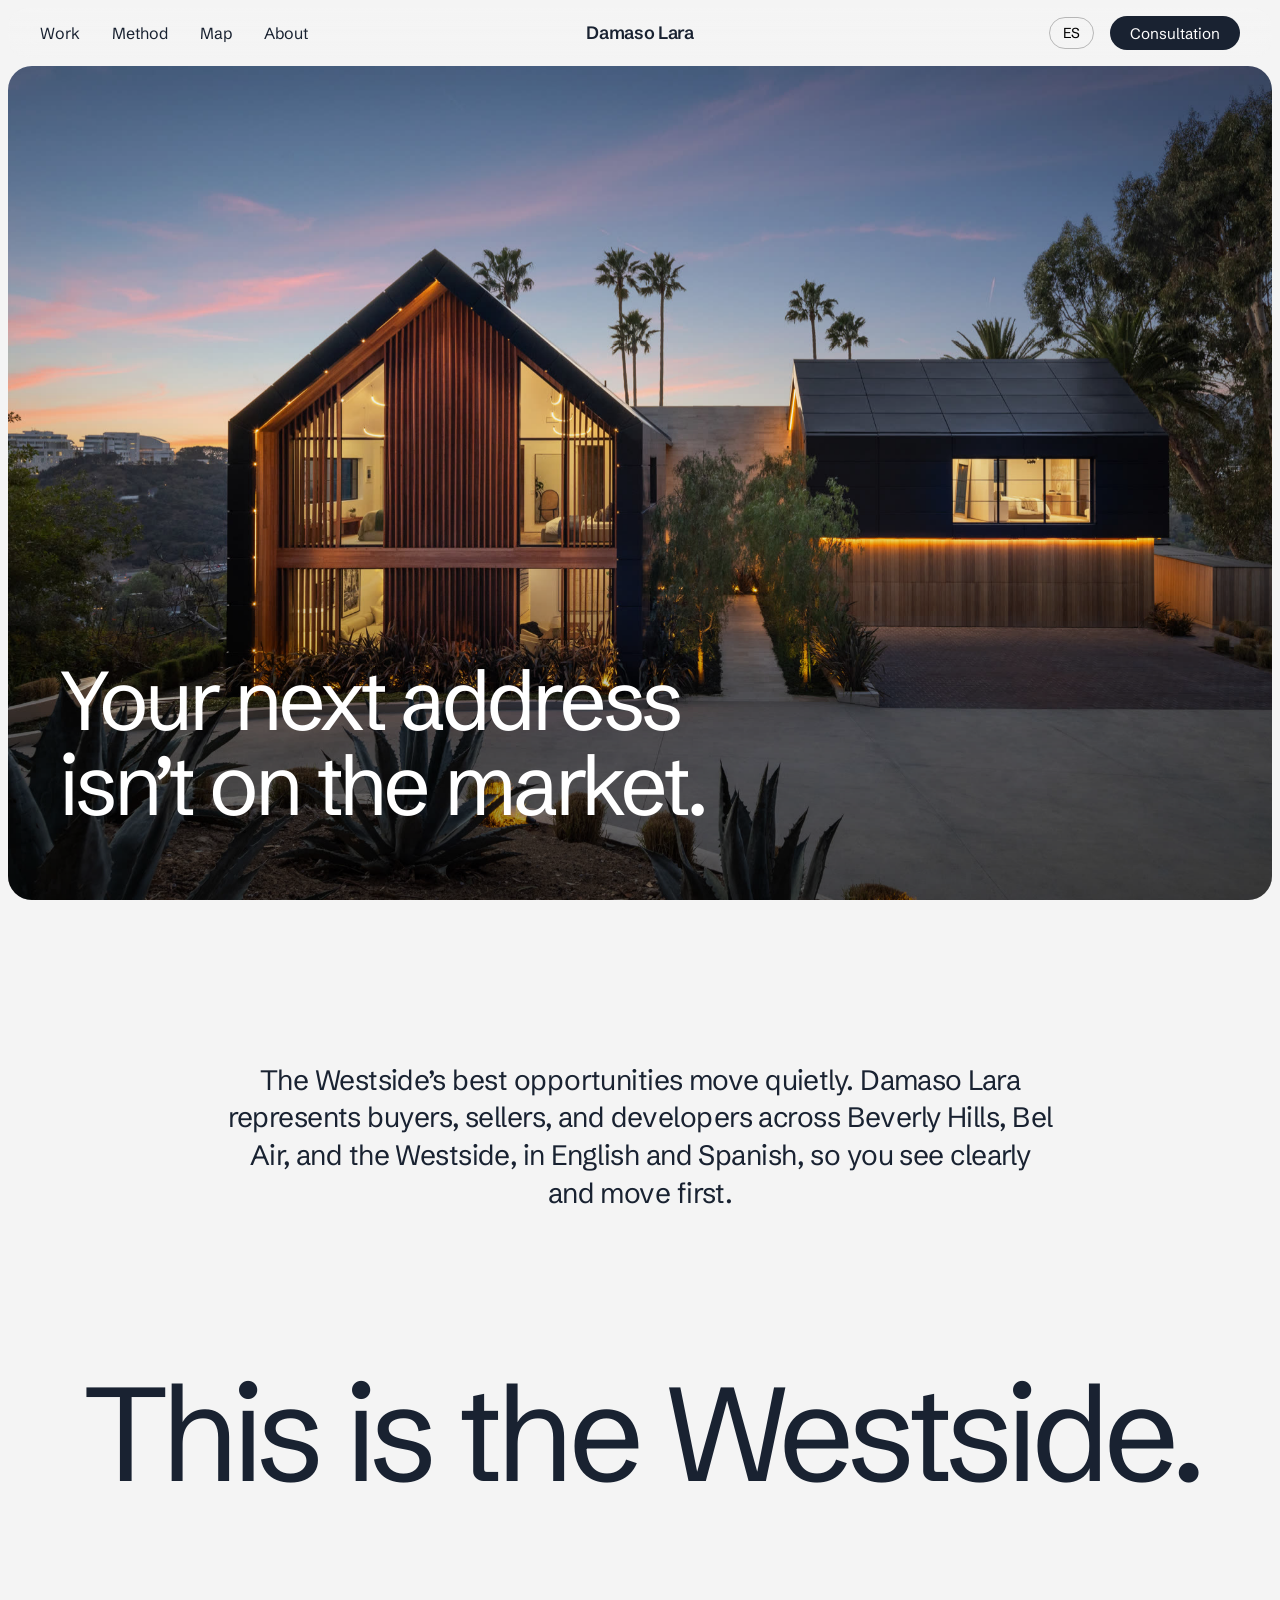
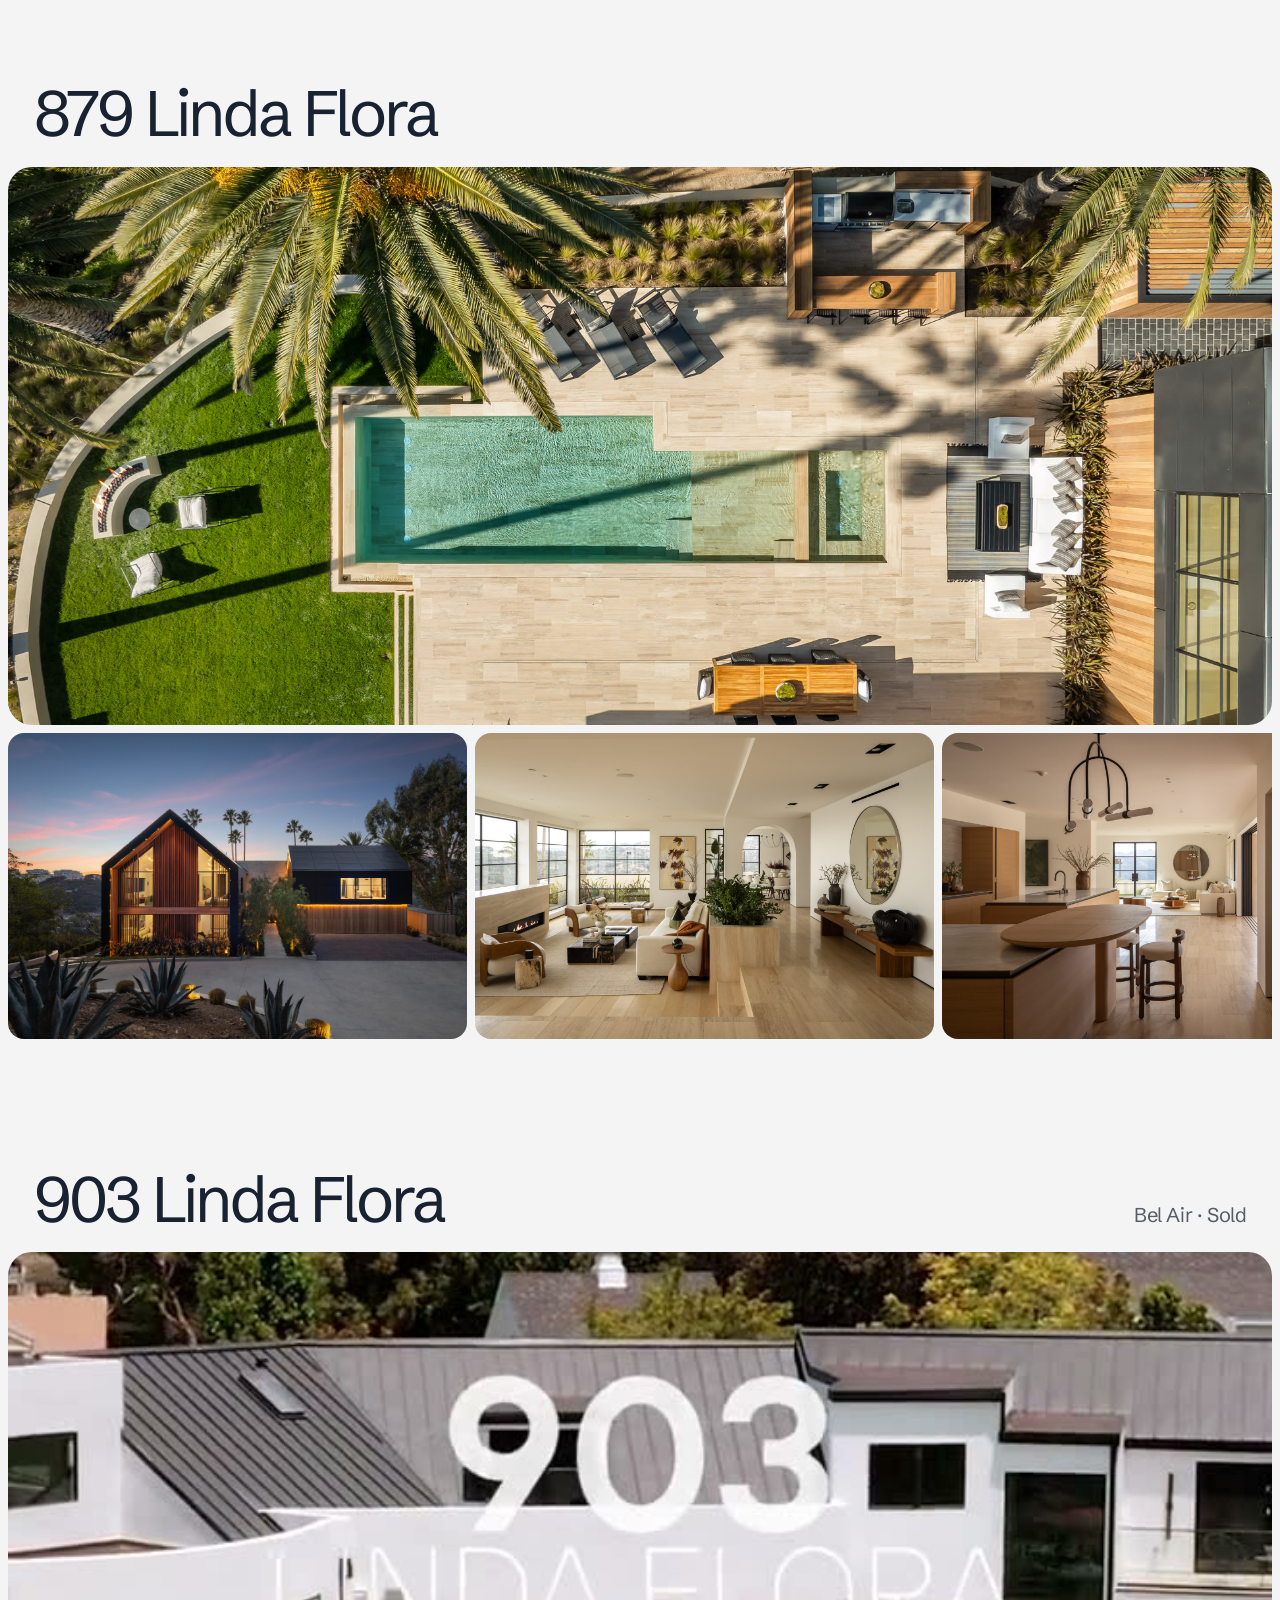
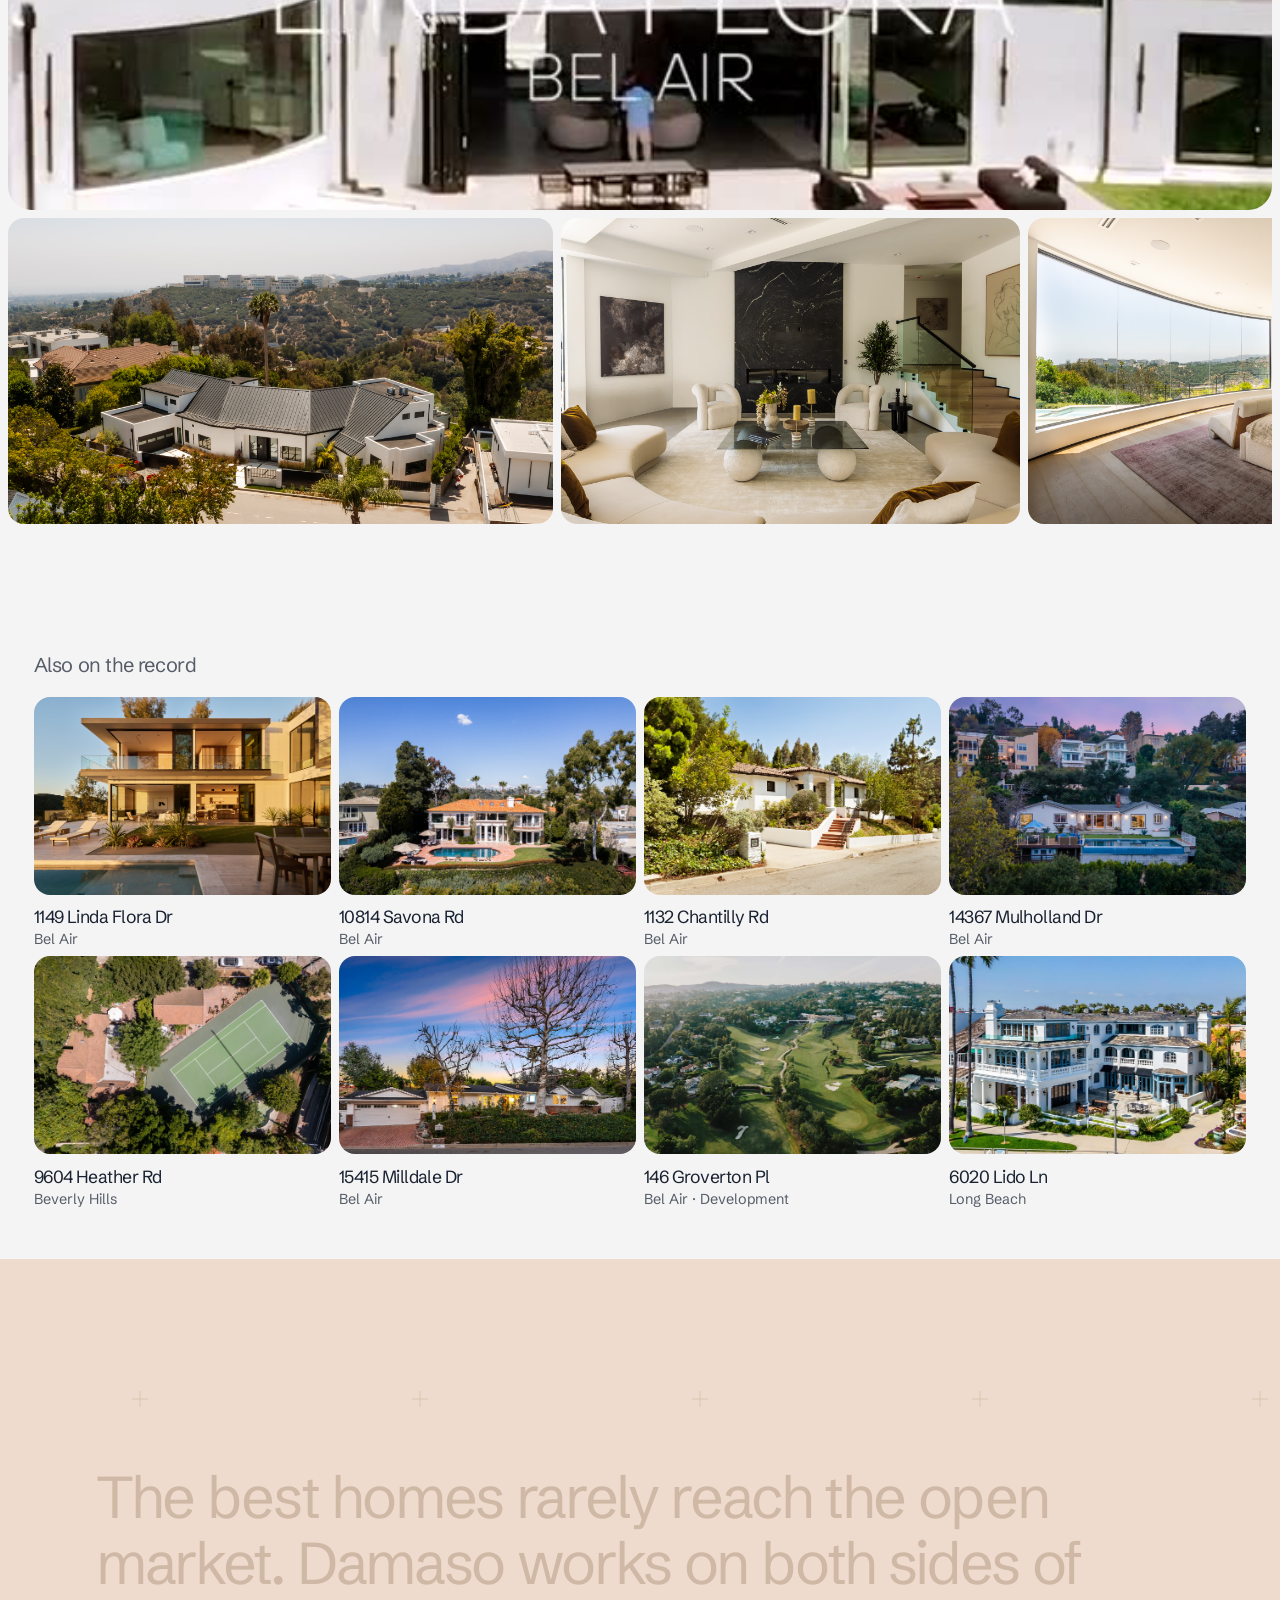
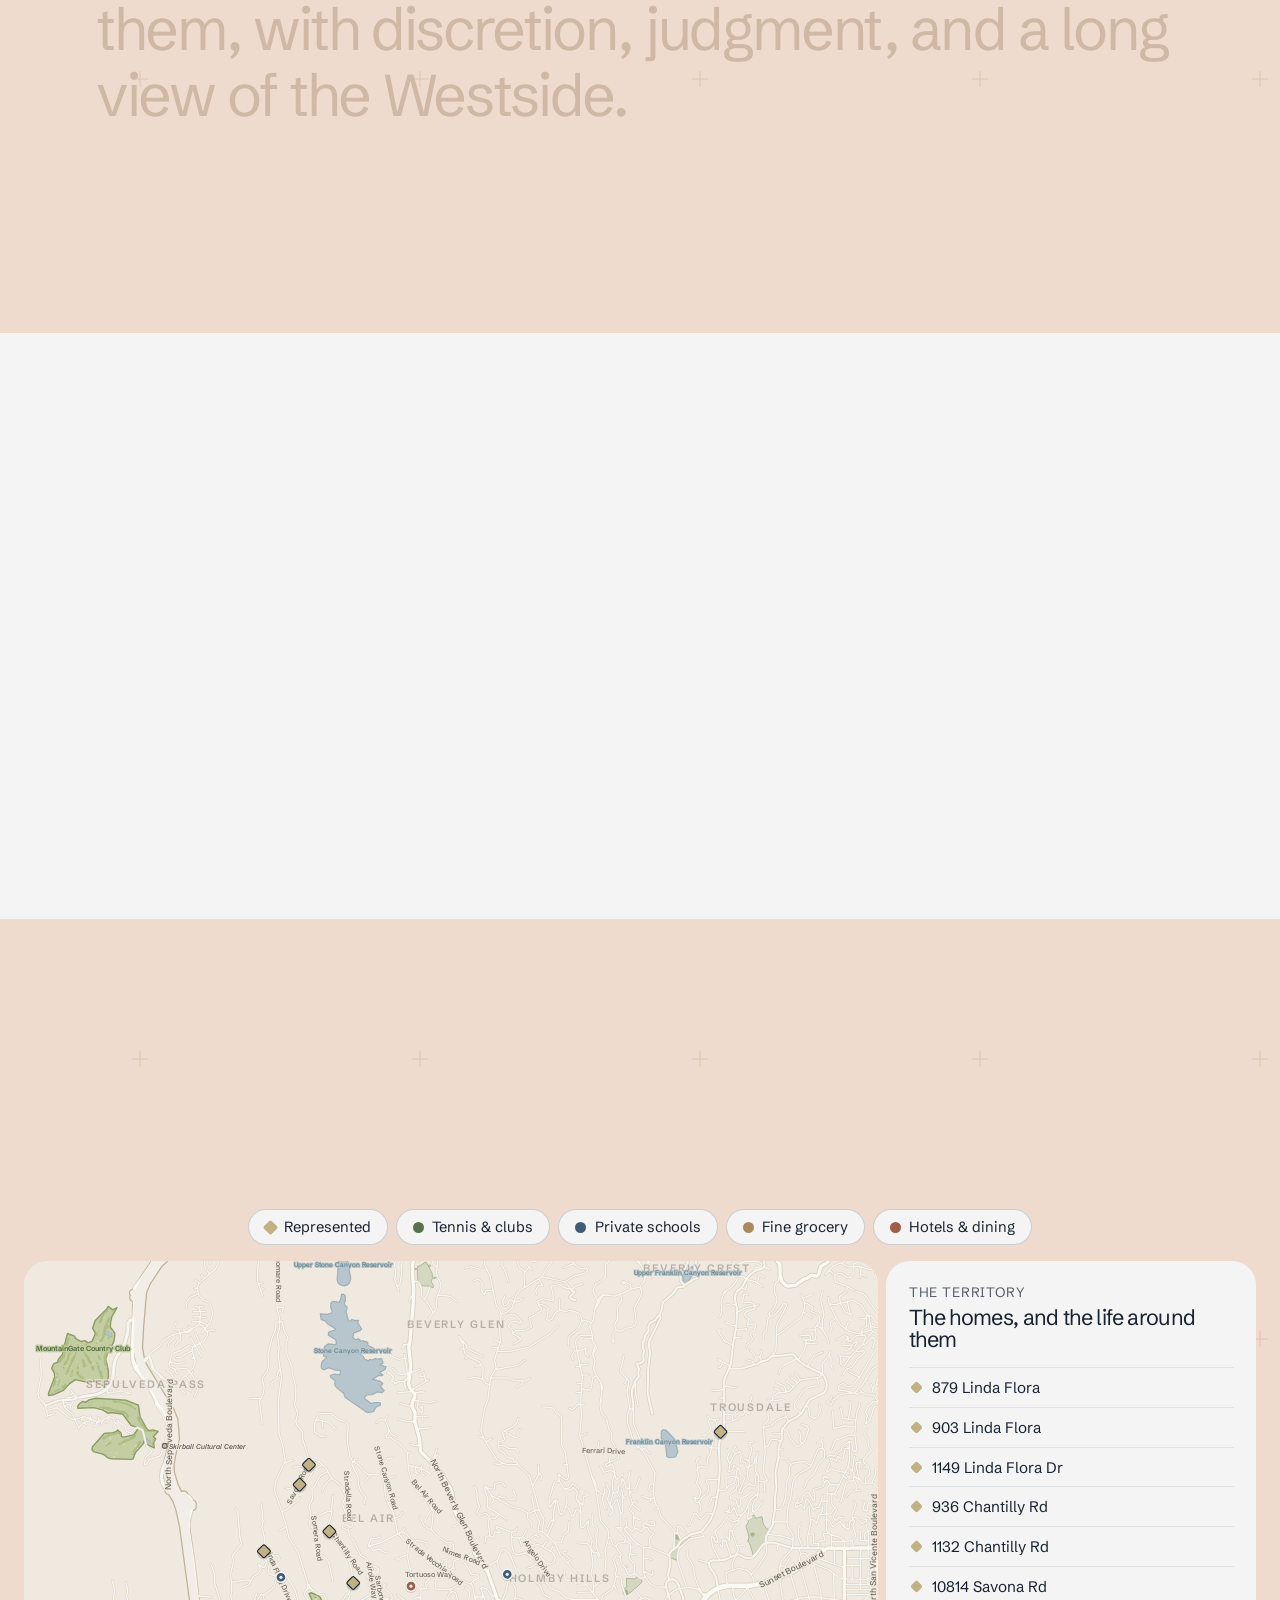
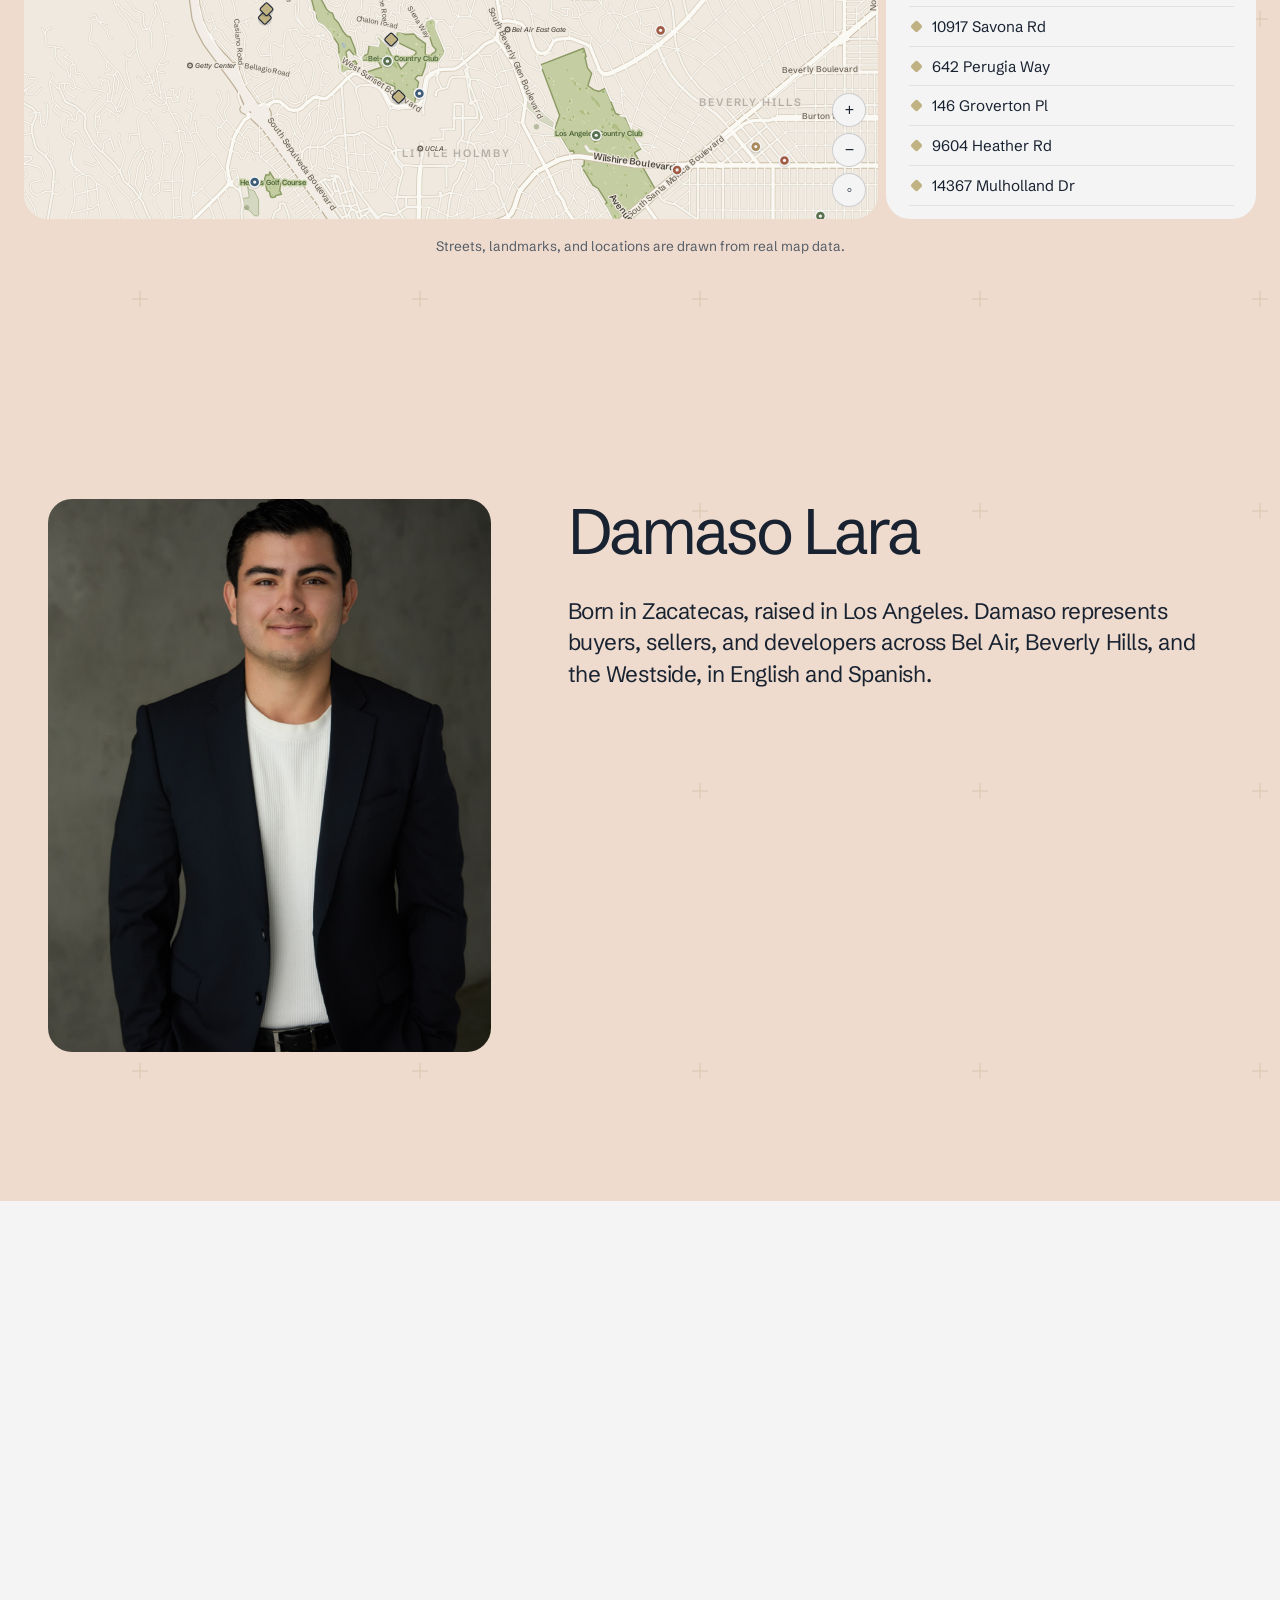
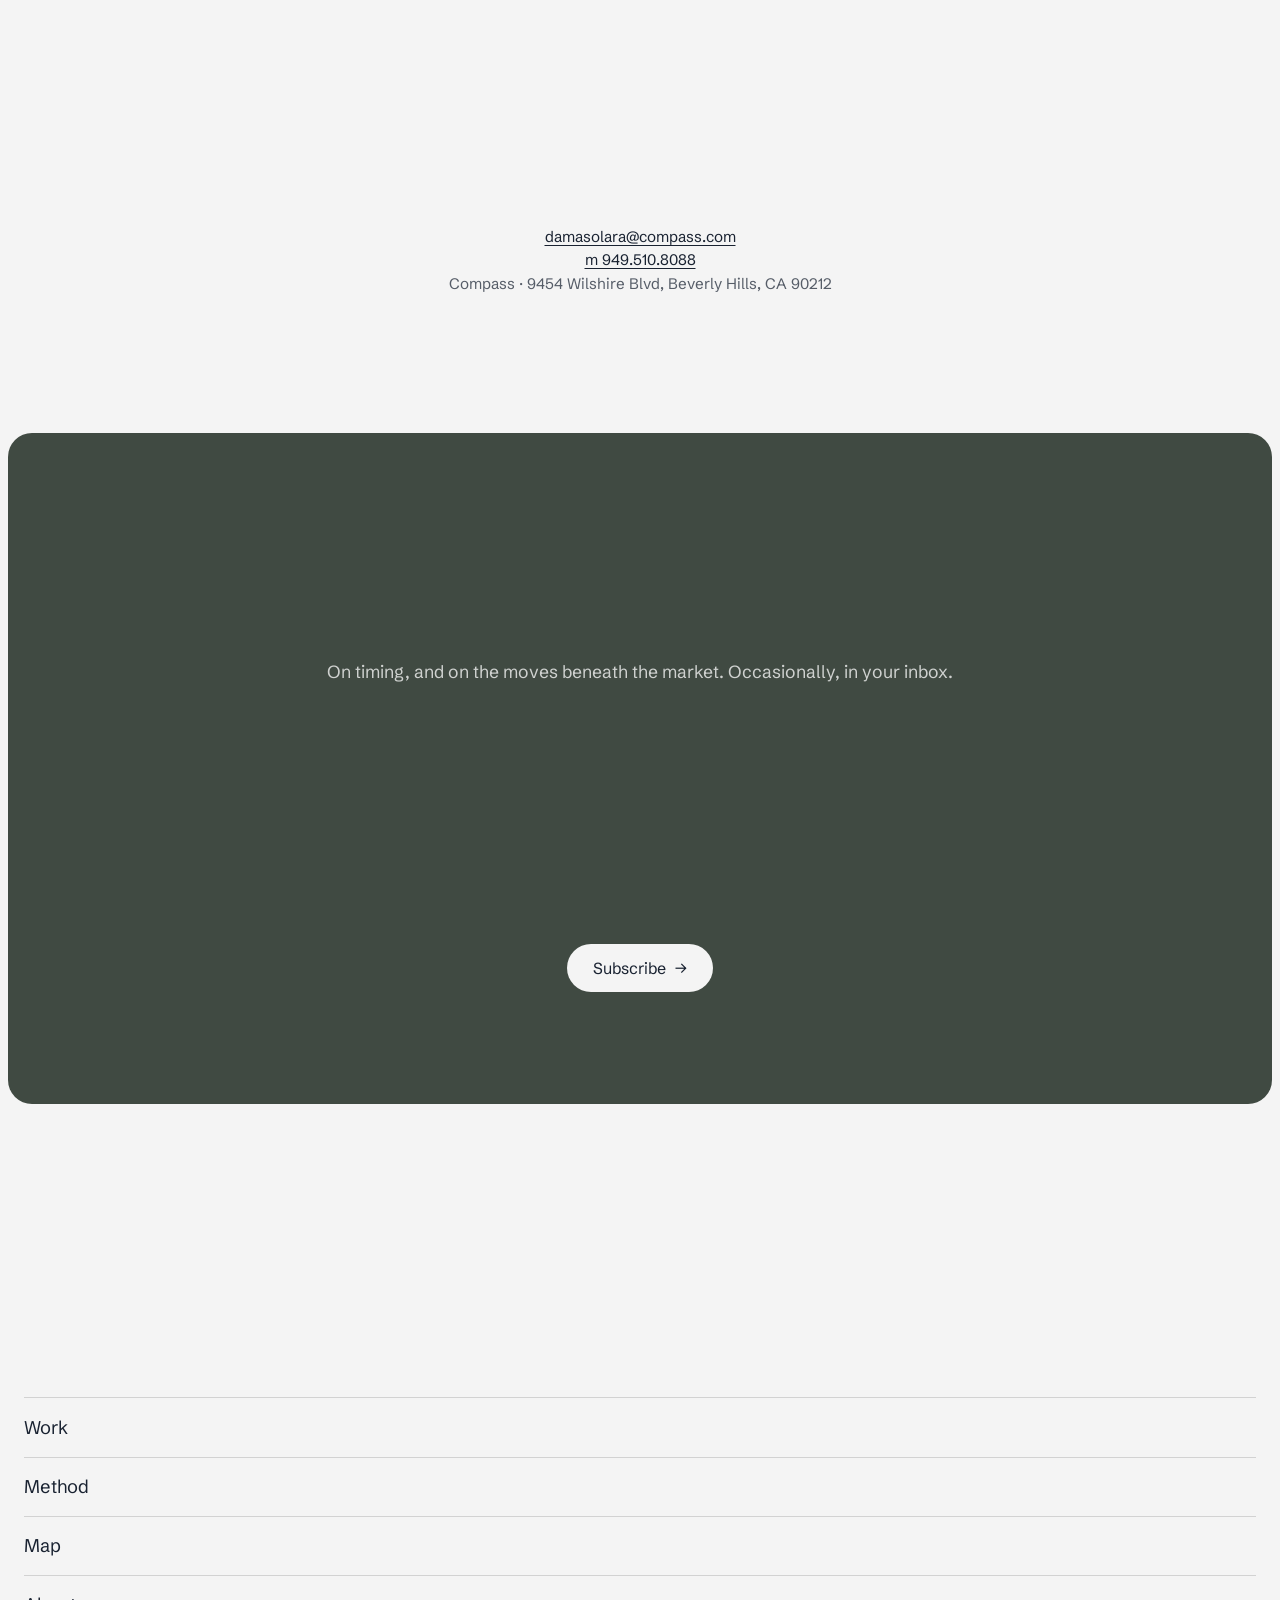
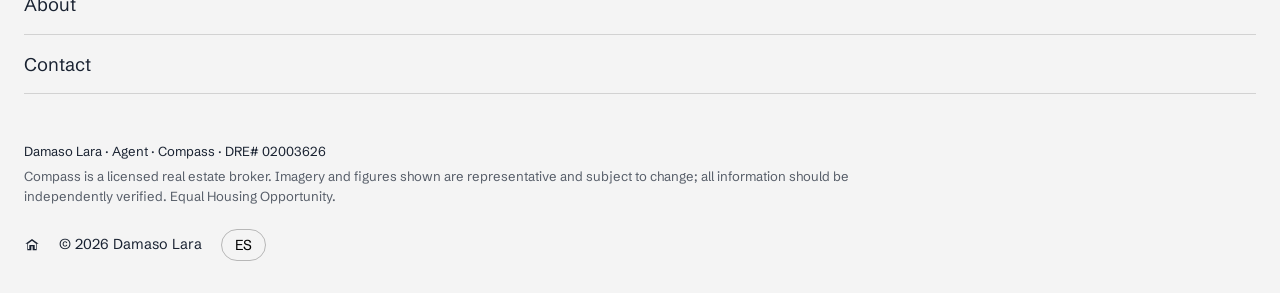
==== commit 6651655c: "Add files via upload" ====
--- a/index.html
+++ b/index.html
@@ -4,7 +4,7 @@
 <meta charset="UTF-8">
 <meta name="viewport" content="width=device-width, initial-scale=1.0">
 <title>Damaso Lara | Beverly Hills, Bel Air & the Westside</title>
-<meta name="description" content="Private representation for buyers, sellers, and developers across Beverly Hills, Bel Air, and the Westside — in English and Spanish.">
+<meta name="description" content="Private representation for buyers, sellers, and developers across Beverly Hills, Bel Air, and the Westside, in English and Spanish.">
 <meta name="referrer" content="strict-origin-when-cross-origin">
 <meta name="theme-color" content="#192231">
 <link rel="canonical" href="https://damasolara.com/">
@@ -13,7 +13,7 @@
 <meta property="og:type" content="website">
 <meta property="og:site_name" content="Damaso Lara">
 <meta property="og:title" content="Damaso Lara | Beverly Hills, Bel Air & the Westside">
-<meta property="og:description" content="Private representation for buyers, sellers, and developers across Beverly Hills, Bel Air, and the Westside — in English and Spanish.">
+<meta property="og:description" content="Private representation for buyers, sellers, and developers across Beverly Hills, Bel Air, and the Westside, in English and Spanish.">
 <meta property="og:url" content="https://damasolara.com/">
 <meta property="og:image" content="https://damasolara.com/images/og-cover.jpg">
 <meta property="og:image:width" content="1200">
@@ -23,7 +23,7 @@
 <meta property="og:locale:alternate" content="es_ES">
 <meta name="twitter:card" content="summary_large_image">
 <meta name="twitter:title" content="Damaso Lara | Beverly Hills, Bel Air & the Westside">
-<meta name="twitter:description" content="Private representation for buyers, sellers, and developers across the Westside — in English and Spanish.">
+<meta name="twitter:description" content="Private representation for buyers, sellers, and developers across the Westside, in English and Spanish.">
 <meta name="twitter:image" content="https://damasolara.com/images/og-cover.jpg">
 <meta name="twitter:image:alt" content="A modern estate on Linda Flora Drive in Bel Air at dusk.">
 
@@ -46,7 +46,7 @@
     <a href="#map" data-en="Map" data-es="Mapa">Map</a>
     <a href="#about" data-en="About" data-es="Perfil">About</a>
   </nav>
-  <a class="nav__mark" href="#top" aria-label="Damaso Lara — home">Damaso&nbsp;Lara</a>
+  <a class="nav__mark" href="#top" aria-label="Damaso Lara, home">Damaso&nbsp;Lara</a>
   <div class="nav__right">
     <button class="nav__lang" id="langToggle" aria-label="Cambiar idioma a Español">ES</button>
     <a class="btn btn--ink nav__cta" href="#contact" data-en="Consultation" data-es="Consulta">Consultation</a>
@@ -69,7 +69,7 @@
   <!-- HERO -->
   <section class="hero" id="hero">
     <div class="hero__layer hero__layer--img" data-depth="1">
-      <img class="hero__media" src="images/879-facade-twilight.jpg" alt="879 Linda Flora at dusk — a modern gabled estate in Bel Air framed by palms" fetchpriority="high">
+      <img class="hero__media" src="images/879-facade-twilight.jpg" alt="879 Linda Flora at dusk, a modern gabled estate in Bel Air framed by palms" fetchpriority="high">
     </div>
     <div class="hero__scrim" aria-hidden="true"></div>
     <div class="hero__inner hero__layer" data-depth="-0.35">
@@ -82,7 +82,7 @@
 
   <!-- INTRO -->
   <section class="intro">
-    <p class="intro__text reveal" data-en="The Westside&#8217;s best opportunities move quietly. Damaso Lara represents buyers, sellers, and developers across Beverly Hills, Bel Air, and the Westside — in English and Spanish — so you see clearly, and move first." data-es="Las mejores oportunidades del Westside se mueven en silencio. Damaso Lara representa a compradores, vendedores y desarrolladores en Beverly Hills, Bel Air y el Westside — en inglés y español — para que usted vea con claridad y llegue primero.">The Westside&#8217;s best opportunities move quietly. Damaso Lara represents buyers, sellers, and developers across Beverly Hills, Bel Air, and the Westside — in English and Spanish — so you see clearly, and move first.</p>
+    <p class="intro__text reveal" data-en="The Westside&#8217;s best opportunities move quietly. Damaso Lara represents buyers, sellers, and developers across Beverly Hills, Bel Air, and the Westside, in English and Spanish, so you see clearly and move first." data-es="Las mejores oportunidades del Westside se mueven en silencio. Damaso Lara representa a compradores, vendedores y desarrolladores en Beverly Hills, Bel Air y el Westside, en inglés y español, para que usted vea con claridad y llegue primero.">The Westside&#8217;s best opportunities move quietly. Damaso Lara represents buyers, sellers, and developers across Beverly Hills, Bel Air, and the Westside, in English and Spanish, so you see clearly and move first.</p>
   </section>
 
   <!-- GIANT STATEMENT -->
@@ -102,7 +102,7 @@
         </p>
       </header>
       <figure class="property__lead reveal" data-gallery="879" data-idx="0">
-        <img src="images/879-aerial-pool.jpg" alt="Aerial view of 879 Linda Flora — pool, travertine terrace, and palms" loading="lazy">
+        <img src="images/879-aerial-pool.jpg" alt="Aerial view of 879 Linda Flora with pool, travertine terrace, and palms" loading="lazy">
       </figure>
       <div class="strip" data-drag>
         <figure data-gallery="879" data-idx="1"><img src="images/879-facade-twilight.jpg" alt="Twilight facade of 879 Linda Flora" loading="lazy"></figure>
@@ -125,10 +125,10 @@
         </p>
       </header>
       <figure class="property__lead property__lead--film reveal" data-gallery="903" data-idx="0">
-        <video src="video/903-sold.mp4" poster="images/903-sold-poster.jpg" muted loop playsinline preload="none" aria-label="903 Linda Flora — sold, video tour"></video>
+        <video src="video/903-sold.mp4" poster="images/903-sold-poster.jpg" muted loop playsinline preload="none" aria-label="903 Linda Flora, sold, video tour"></video>
       </figure>
       <div class="strip" data-drag>
-        <figure data-gallery="903" data-idx="0"><img src="images/903-drone.jpg" alt="Aerial view of 903 Linda Flora — white contemporary estate with pool" loading="lazy"></figure>
+        <figure data-gallery="903" data-idx="0"><img src="images/903-drone.jpg" alt="Aerial view of 903 Linda Flora, a white contemporary estate with pool" loading="lazy"></figure>
         <figure data-gallery="903" data-idx="1"><img src="images/903-living.jpg" alt="Living room with black marble fireplace" loading="lazy"></figure>
         <figure data-gallery="903" data-idx="2"><img src="images/903-bedroom.jpg" alt="Bedroom with curved panoramic window" loading="lazy"></figure>
         <figure data-gallery="903" data-idx="3"><img src="images/903-tub.jpg" alt="Freestanding tub with canyon view" loading="lazy"></figure>
@@ -143,20 +143,20 @@
       <p class="folio__head reveal" data-en="Also on the record" data-es="También en el registro">Also on the record</p>
       <div class="folio__grid">
         <a class="folio__card reveal" href="#map" data-gallery="1149-lindaflora" data-idx="0"><figure><img src="images/1149-lindaflora.jpg" alt="1149 Linda Flora Drive at twilight" loading="lazy"></figure><h4>1149 Linda Flora Dr</h4><p><span data-en="Bel Air" data-es="Bel Air">Bel Air</span></p></a>
-        <a class="folio__card reveal" href="#map" data-gallery="10814-savona" data-idx="0"><figure><img src="images/10814-savona.jpg" alt="10814 Savona Road — Mediterranean estate with pool" loading="lazy"></figure><h4>10814 Savona Rd</h4><p><span data-en="Bel Air" data-es="Bel Air">Bel Air</span></p></a>
-        <a class="folio__card reveal" href="#map" data-gallery="1132-chantilly" data-idx="0"><figure><img src="images/1132-chantilly.jpg" alt="1132 Chantilly Road — Spanish revival exterior" loading="lazy"></figure><h4>1132 Chantilly Rd</h4><p><span data-en="Bel Air" data-es="Bel Air">Bel Air</span></p></a>
-        <a class="folio__card reveal" href="#map" data-gallery="14367-mulholland" data-idx="0"><figure><img src="images/14367-mulholland.jpg" alt="14367 Mulholland Drive — ranch house with pool and canyon views" loading="lazy"></figure><h4>14367 Mulholland Dr</h4><p><span data-en="Bel Air" data-es="Bel Air">Bel Air</span></p></a>
-        <a class="folio__card reveal" href="#map" data-gallery="9604-heather" data-idx="0"><figure><img src="images/9604-heather.jpg" alt="9604 Heather Road — aerial with tennis court" loading="lazy"></figure><h4>9604 Heather Rd</h4><p><span data-en="Beverly Hills" data-es="Beverly Hills">Beverly Hills</span></p></a>
+        <a class="folio__card reveal" href="#map" data-gallery="10814-savona" data-idx="0"><figure><img src="images/10814-savona.jpg" alt="10814 Savona Road, a Mediterranean estate with pool" loading="lazy"></figure><h4>10814 Savona Rd</h4><p><span data-en="Bel Air" data-es="Bel Air">Bel Air</span></p></a>
+        <a class="folio__card reveal" href="#map" data-gallery="1132-chantilly" data-idx="0"><figure><img src="images/1132-chantilly.jpg" alt="1132 Chantilly Road, Spanish revival exterior" loading="lazy"></figure><h4>1132 Chantilly Rd</h4><p><span data-en="Bel Air" data-es="Bel Air">Bel Air</span></p></a>
+        <a class="folio__card reveal" href="#map" data-gallery="14367-mulholland" data-idx="0"><figure><img src="images/14367-mulholland.jpg" alt="14367 Mulholland Drive, a ranch house with pool and canyon views" loading="lazy"></figure><h4>14367 Mulholland Dr</h4><p><span data-en="Bel Air" data-es="Bel Air">Bel Air</span></p></a>
+        <a class="folio__card reveal" href="#map" data-gallery="9604-heather" data-idx="0"><figure><img src="images/9604-heather.jpg" alt="9604 Heather Road, aerial with tennis court" loading="lazy"></figure><h4>9604 Heather Rd</h4><p><span data-en="Beverly Hills" data-es="Beverly Hills">Beverly Hills</span></p></a>
         <a class="folio__card reveal" href="#map" data-gallery="15415-milldale" data-idx="0"><figure><img src="images/15415-milldale.jpg" alt="15415 Milldale Drive at twilight" loading="lazy"></figure><h4>15415 Milldale Dr</h4><p><span data-en="Bel Air" data-es="Bel Air">Bel Air</span></p></a>
-        <a class="folio__card reveal" href="#map" data-gallery="146-groverton" data-idx="0"><figure><img src="images/146-groverton.jpg" alt="146 Groverton Place — development site aerial" loading="lazy"></figure><h4>146 Groverton Pl</h4><p><span data-en="Bel Air · Development" data-es="Bel Air · Desarrollo">Bel Air · Development</span></p></a>
-        <a class="folio__card reveal" href="#map" data-gallery="6020-lido" data-idx="0"><figure><img src="images/6020-lido.jpg" alt="6020 Lido Lane — waterfront Mediterranean, Long Beach" loading="lazy"></figure><h4>6020 Lido Ln</h4><p><span data-en="Long Beach" data-es="Long Beach">Long Beach</span></p></a>
+        <a class="folio__card reveal" href="#map" data-gallery="146-groverton" data-idx="0"><figure><img src="images/146-groverton.jpg" alt="Bel-Air Country Club fairways below the estates of Bel Air" loading="lazy"></figure><h4>146 Groverton Pl</h4><p><span data-en="Bel Air · Development" data-es="Bel Air · Desarrollo">Bel Air · Development</span></p></a>
+        <a class="folio__card reveal" href="#map" data-gallery="6020-lido" data-idx="0"><figure><img src="images/6020-lido.jpg" alt="6020 Lido Lane, waterfront Mediterranean in Long Beach" loading="lazy"></figure><h4>6020 Lido Ln</h4><p><span data-en="Long Beach" data-es="Long Beach">Long Beach</span></p></a>
       </div>
     </div>
   </section>
 
   <!-- MANIFESTO -->
   <section class="manifesto">
-    <p class="manifesto__text" id="manifesto" data-en="The best homes rarely reach the open market. Damaso works on both sides of them with discretion, judgment, and a long view of the Westside." data-es="Las mejores casas rara vez llegan al mercado abierto. Damaso trabaja en ambos lados de ellas — con discreción, criterio y una visión a largo plazo del Westside.">The best homes rarely reach the open market. Damaso works on both sides of them — with discretion, judgment, and a long view of the Westside.</p>
+    <p class="manifesto__text" id="manifesto" data-en="The best homes rarely reach the open market. Damaso works on both sides of them, with discretion, judgment, and a long view of the Westside." data-es="Las mejores casas rara vez llegan al mercado abierto. Damaso trabaja en ambos lados de ellas, con discreción, criterio y una visión a largo plazo del Westside.">The best homes rarely reach the open market. Damaso works on both sides of them, with discretion, judgment, and a long view of the Westside.</p>
   </section>
 
   <!-- METHOD -->
@@ -170,7 +170,7 @@
       <article class="mrow reveal">
         <span class="mrow__n">02</span>
         <h3 data-en="Bilingual Representation" data-es="Representación bilingüe">Bilingual Representation</h3>
-        <p data-en="English y Español — one conversation." data-es="English y Español — una sola conversación.">English y Español — one conversation.</p>
+        <p data-en="English y Español. One conversation." data-es="English y Español. Una sola conversación.">English y Español. One conversation.</p>
       </article>
       <article class="mrow reveal">
         <span class="mrow__n">03</span>
@@ -184,7 +184,7 @@
   <section class="wsmap" id="map">
     <div class="wsmap__head">
       <h2 class="reveal" data-en="The Westside, mapped." data-es="El Westside, en mapa.">The Westside, mapped.</h2>
-      <p class="wsmap__sub reveal" data-en="Every address on the record, and the life that surrounds them — clubs, schools, markets, and the tables that matter." data-es="Cada dirección del registro y la vida que las rodea — clubes, colegios, mercados y las mesas que importan.">Every address on the record, and the life that surrounds them — clubs, schools, markets, and the tables that matter.</p>
+      <p class="wsmap__sub reveal" data-en="Every address on the record, and the life that surrounds them: clubs, schools, markets, and the tables that matter." data-es="Cada dirección del registro y la vida que las rodea: clubes, colegios, mercados y las mesas que importan.">Every address on the record, and the life that surrounds them: clubs, schools, markets, and the tables that matter.</p>
     </div>
     <div class="wsmap__filters" id="wsfilters"></div>
     <div class="wsmap__body reveal">
@@ -198,14 +198,14 @@
       </div>
       <aside class="wsmap__panel" id="wspanel" aria-live="polite"></aside>
     </div>
-    <p class="wsmap__note" data-en="Illustrated map — geometry is impressionistic, locations are real." data-es="Mapa ilustrado — la geometría es impresionista, las ubicaciones son reales.">Illustrated map — geometry is impressionistic, locations are real.</p>
+    <p class="wsmap__note" data-en="Streets, landmarks, and locations are drawn from real map data." data-es="Las calles, los lugares y las ubicaciones provienen de datos cartográficos reales.">Streets, landmarks, and locations are drawn from real map data.</p>
   </section>
 
   <!-- ABOUT -->
   <section class="about" id="about">
     <div class="about__grid">
       <figure class="about__photo reveal">
-        <img src="images/damaso-portrait.jpg" alt="Damaso Lara — portrait" loading="lazy">
+        <img src="images/damaso-portrait.jpg" alt="Damaso Lara, portrait" loading="lazy">
       </figure>
       <div class="about__body">
         <h2 class="reveal">Damaso Lara</h2>
@@ -254,17 +254,17 @@
       <!-- PLACEHOLDER-SUBSTACK: swap these three cards for Damaso's real posts (title, number, URL) once published -->
       <div class="news__cards">
         <a class="newscard reveal" href="https://damasolara.substack.com" target="_blank" rel="noopener">
-          <span class="newscard__n" data-en="No. 01 — First notes coming soon" data-es="No. 01 — Primeras notas, muy pronto">No. 01 — First notes coming soon</span>
+          <span class="newscard__n" data-en="No. 01. First notes coming soon" data-es="No. 01. Primeras notas, muy pronto">No. 01. First notes coming soon</span>
           <h3 data-en="What the quiet market did this spring" data-es="Lo que hizo el mercado silencioso esta primavera">What the quiet market did this spring</h3>
           <span class="newscard__go" data-en="Read on Substack →" data-es="Leer en Substack →">Read on Substack →</span>
         </a>
         <a class="newscard reveal" href="https://damasolara.substack.com" target="_blank" rel="noopener">
-          <span class="newscard__n" data-en="No. 02 — First notes coming soon" data-es="No. 02 — Primeras notas, muy pronto">No. 02 — First notes coming soon</span>
+          <span class="newscard__n" data-en="No. 02. First notes coming soon" data-es="No. 02. Primeras notas, muy pronto">No. 02. First notes coming soon</span>
           <h3 data-en="How to read a Bel Air street before it moves" data-es="Cómo leer una calle de Bel Air antes de que se mueva">How to read a Bel Air street before it moves</h3>
           <span class="newscard__go" data-en="Read on Substack →" data-es="Leer en Substack →">Read on Substack →</span>
         </a>
         <a class="newscard reveal" href="https://damasolara.substack.com" target="_blank" rel="noopener">
-          <span class="newscard__n" data-en="No. 03 — First notes coming soon" data-es="No. 03 — Primeras notas, muy pronto">No. 03 — First notes coming soon</span>
+          <span class="newscard__n" data-en="No. 03. First notes coming soon" data-es="No. 03. Primeras notas, muy pronto">No. 03. First notes coming soon</span>
           <h3 data-en="The long view: on holding, selling, and timing" data-es="La visión larga: sobre esperar, vender y elegir el momento">The long view: on holding, selling, and timing</h3>
           <span class="newscard__go" data-en="Read on Substack →" data-es="Leer en Substack →">Read on Substack →</span>
         </a>
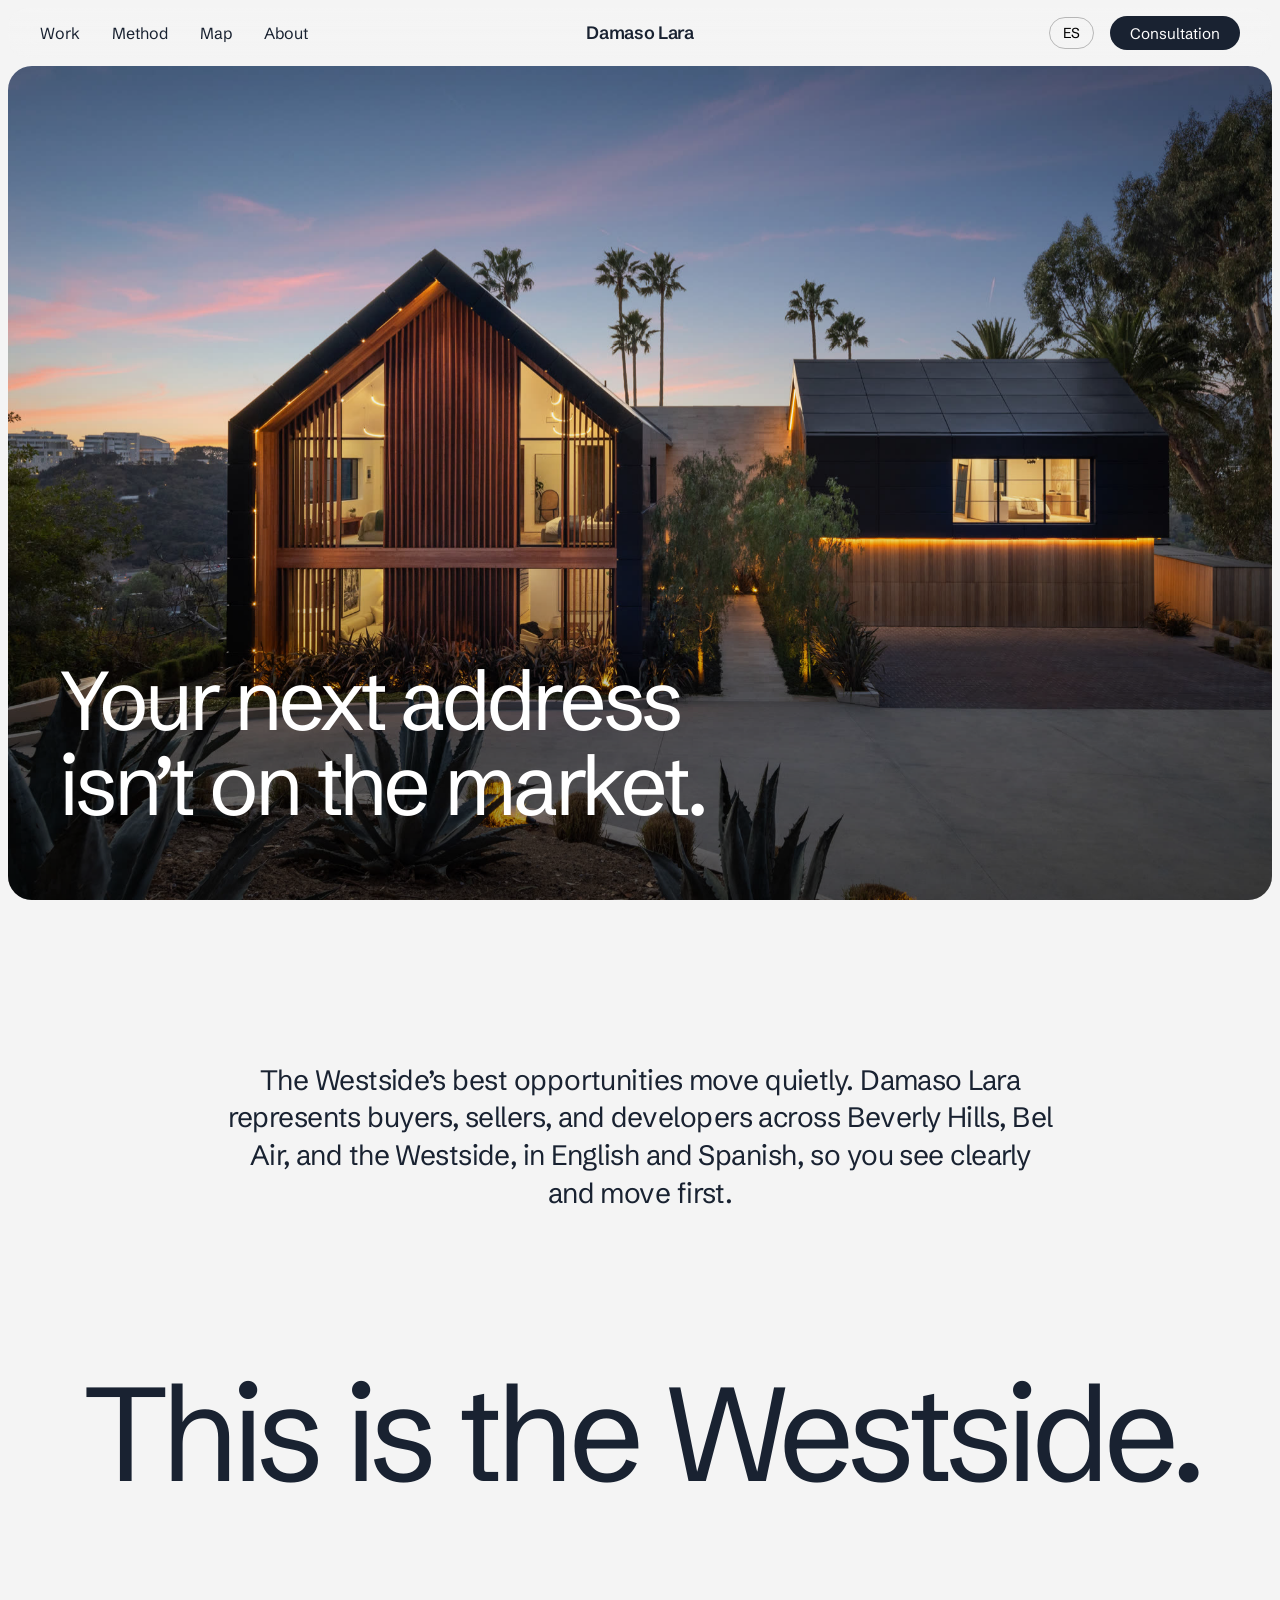
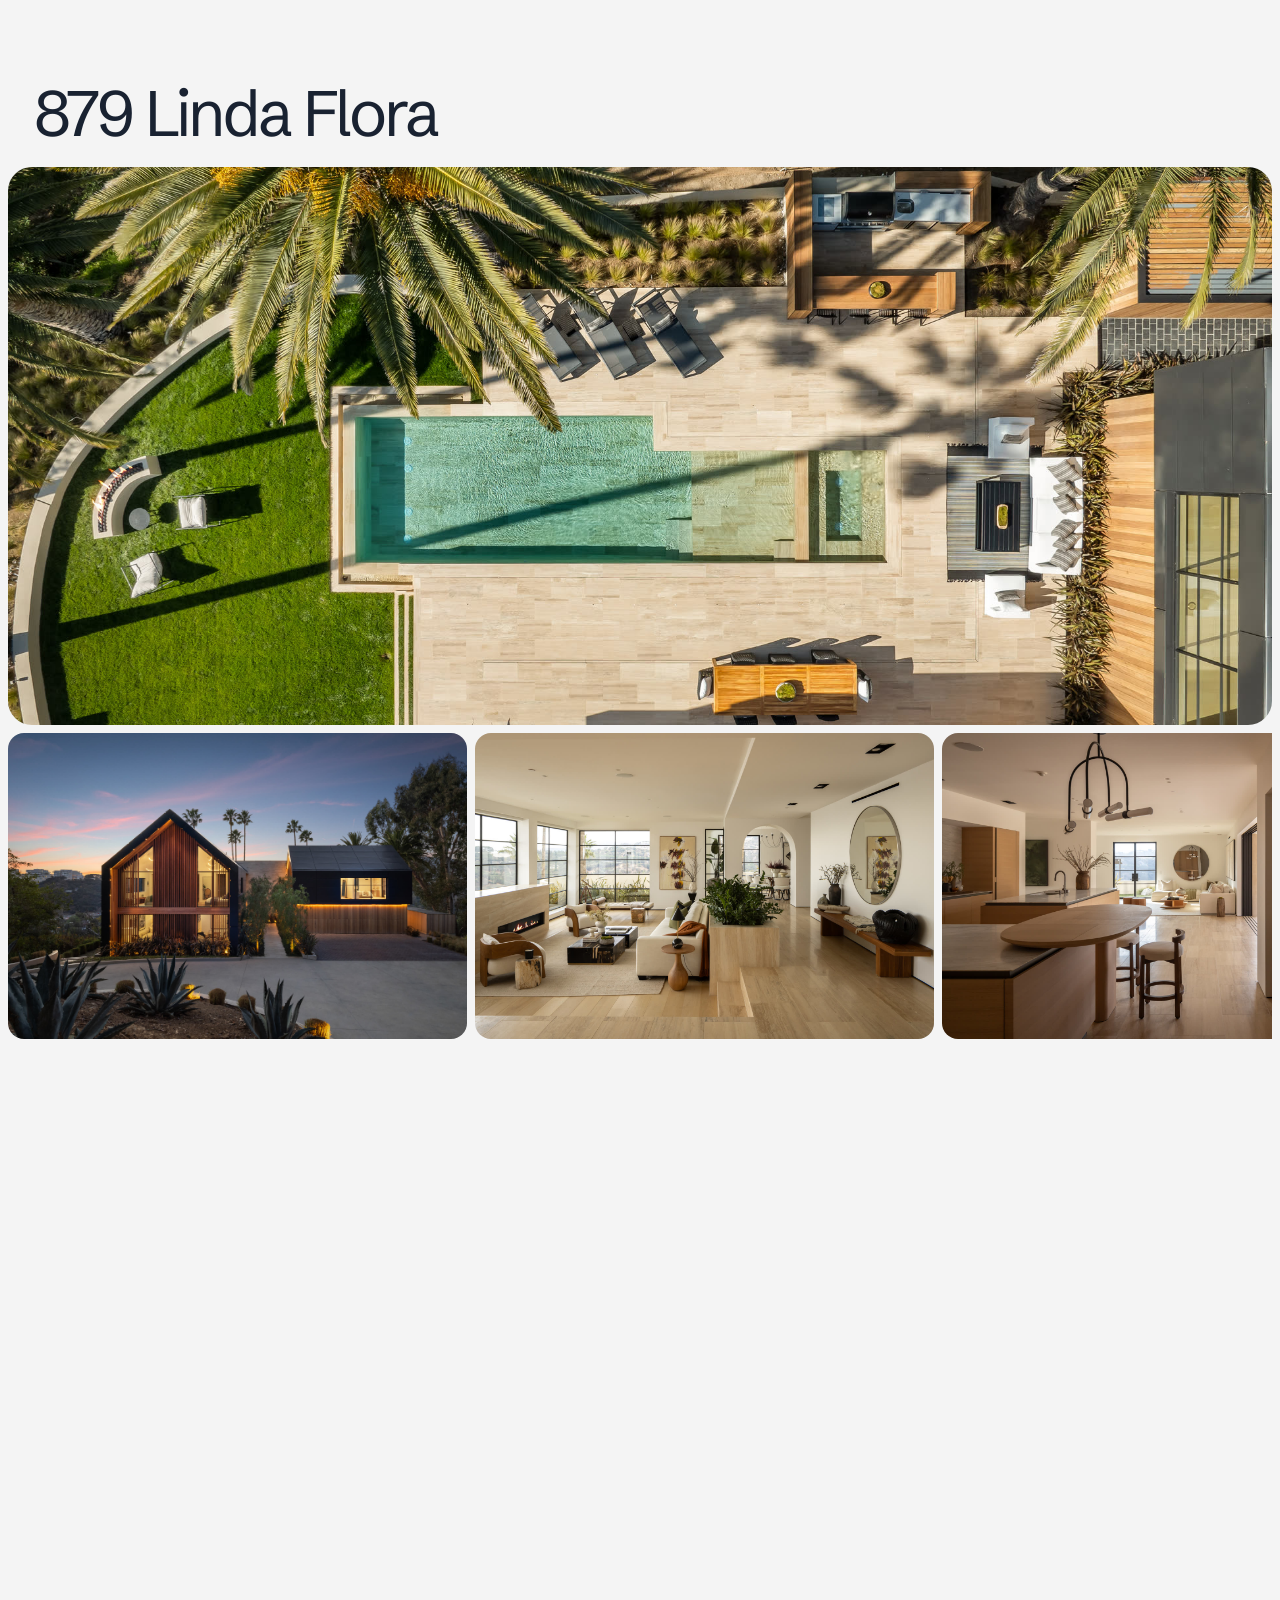
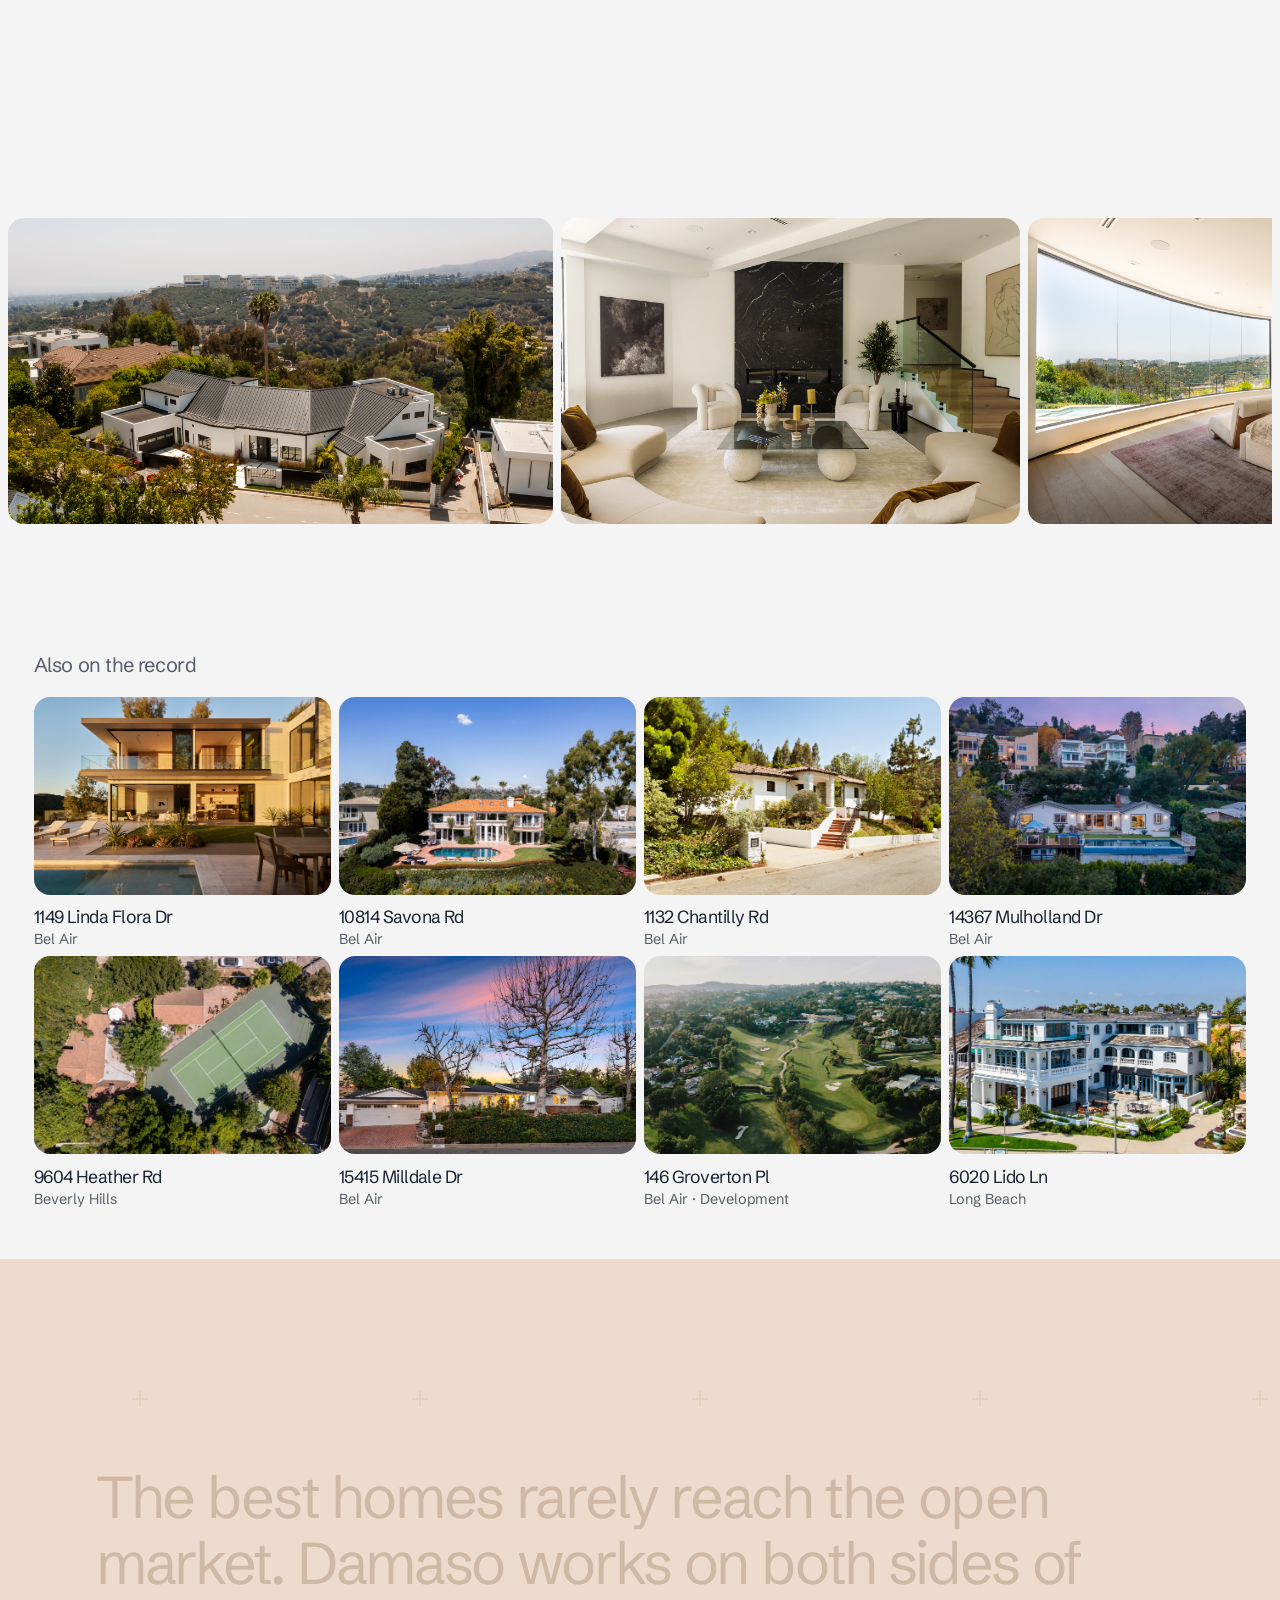
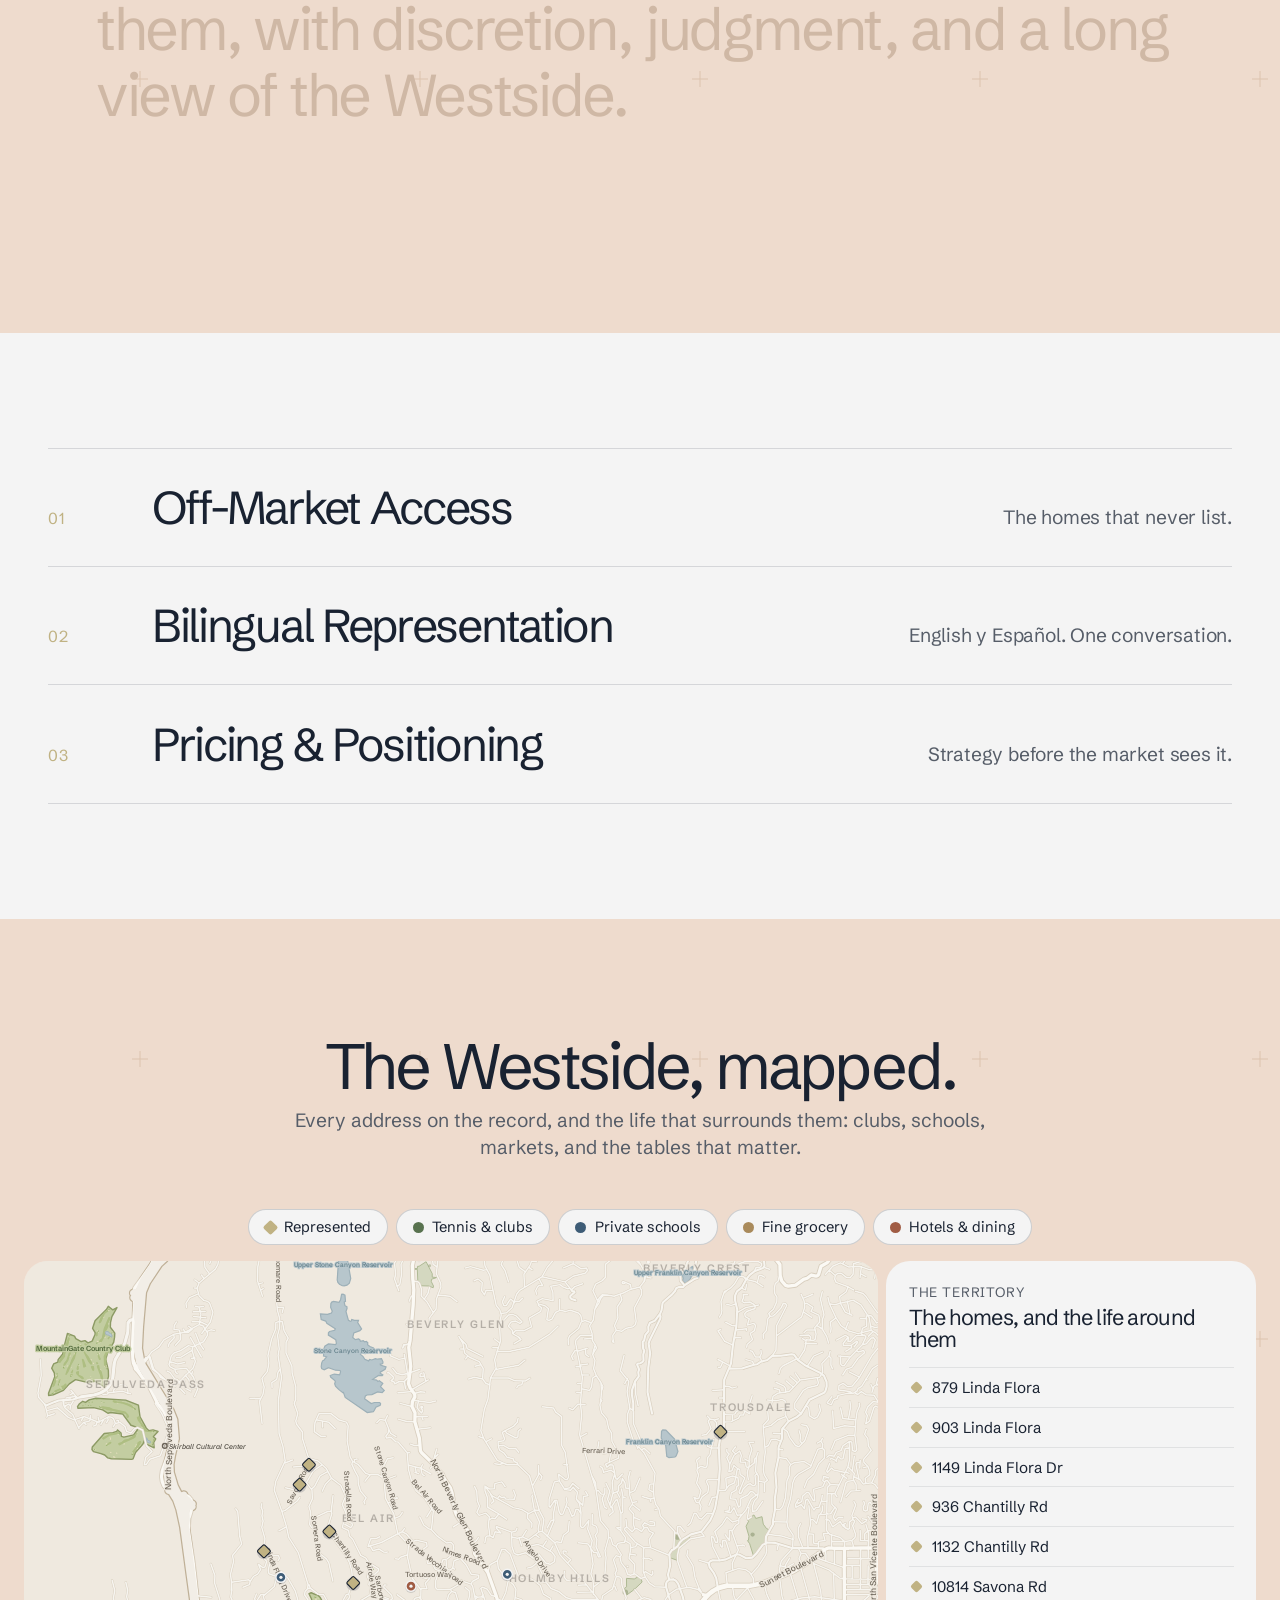
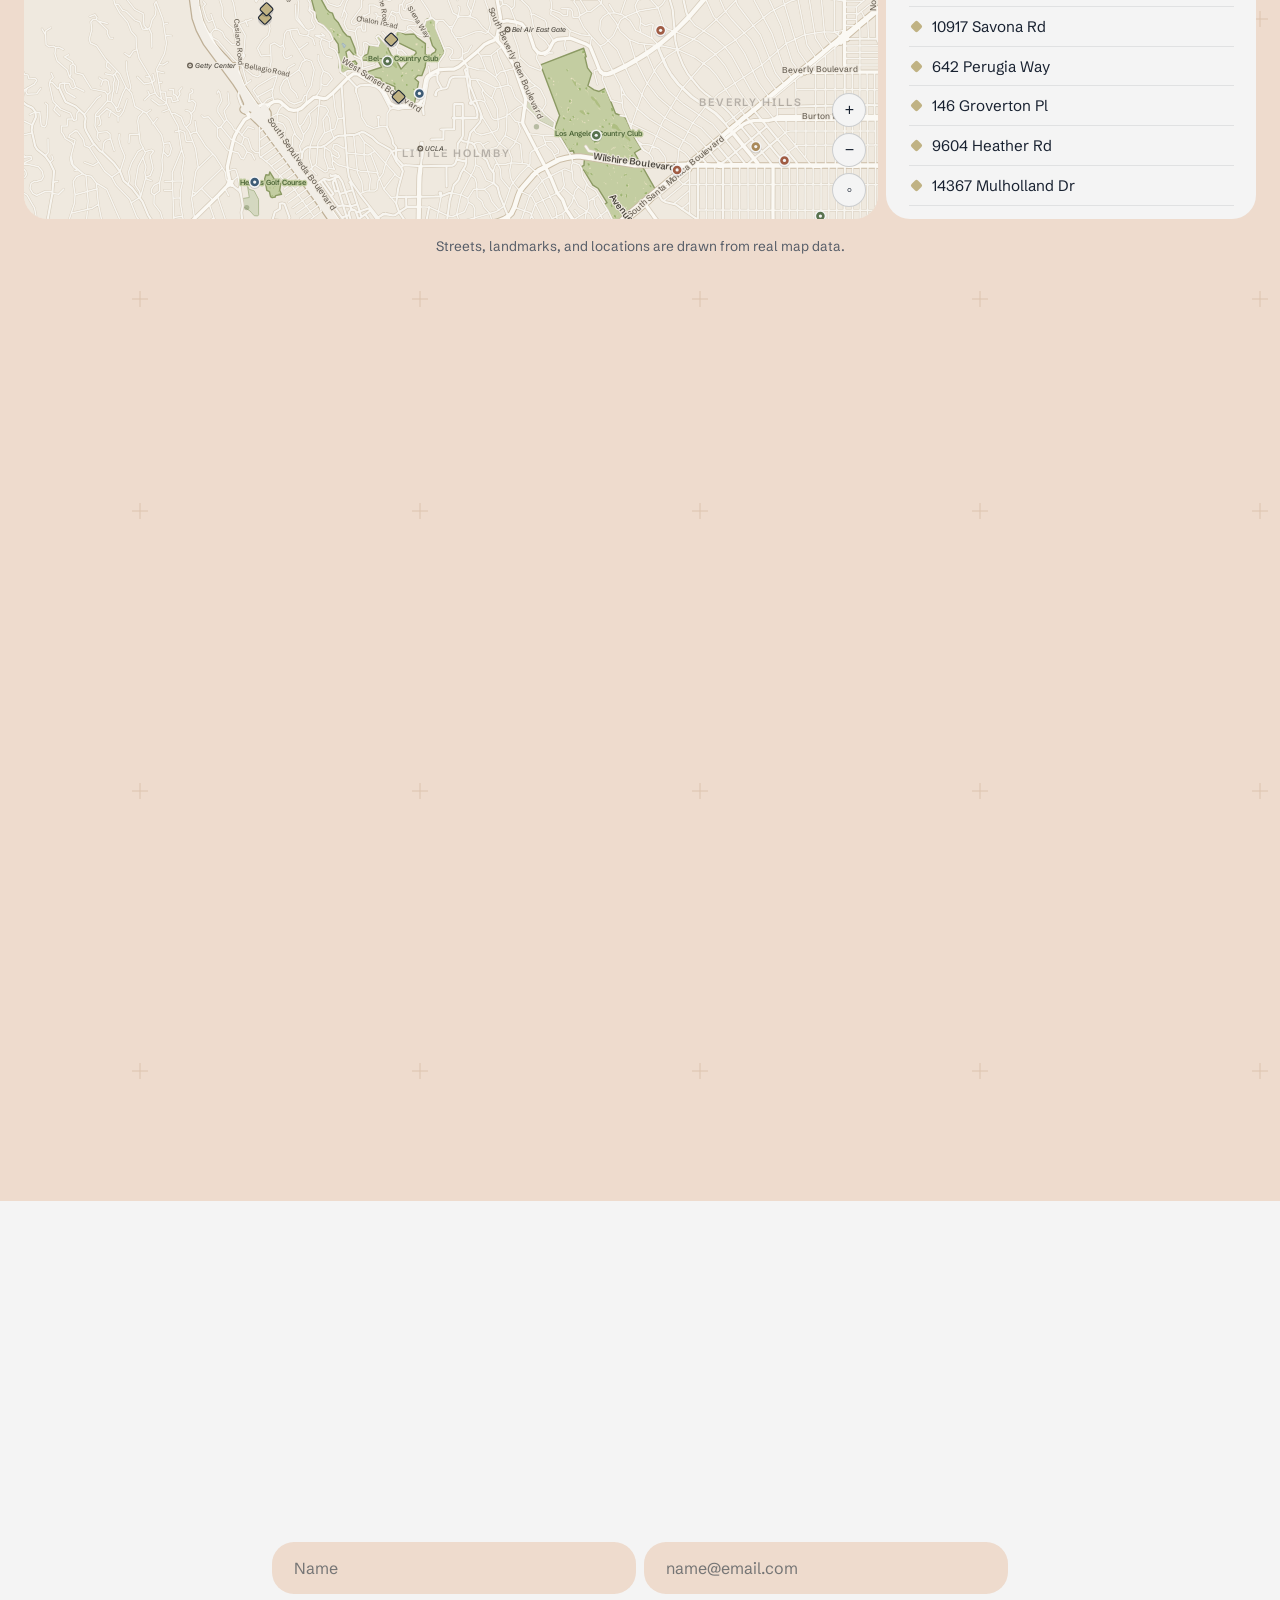
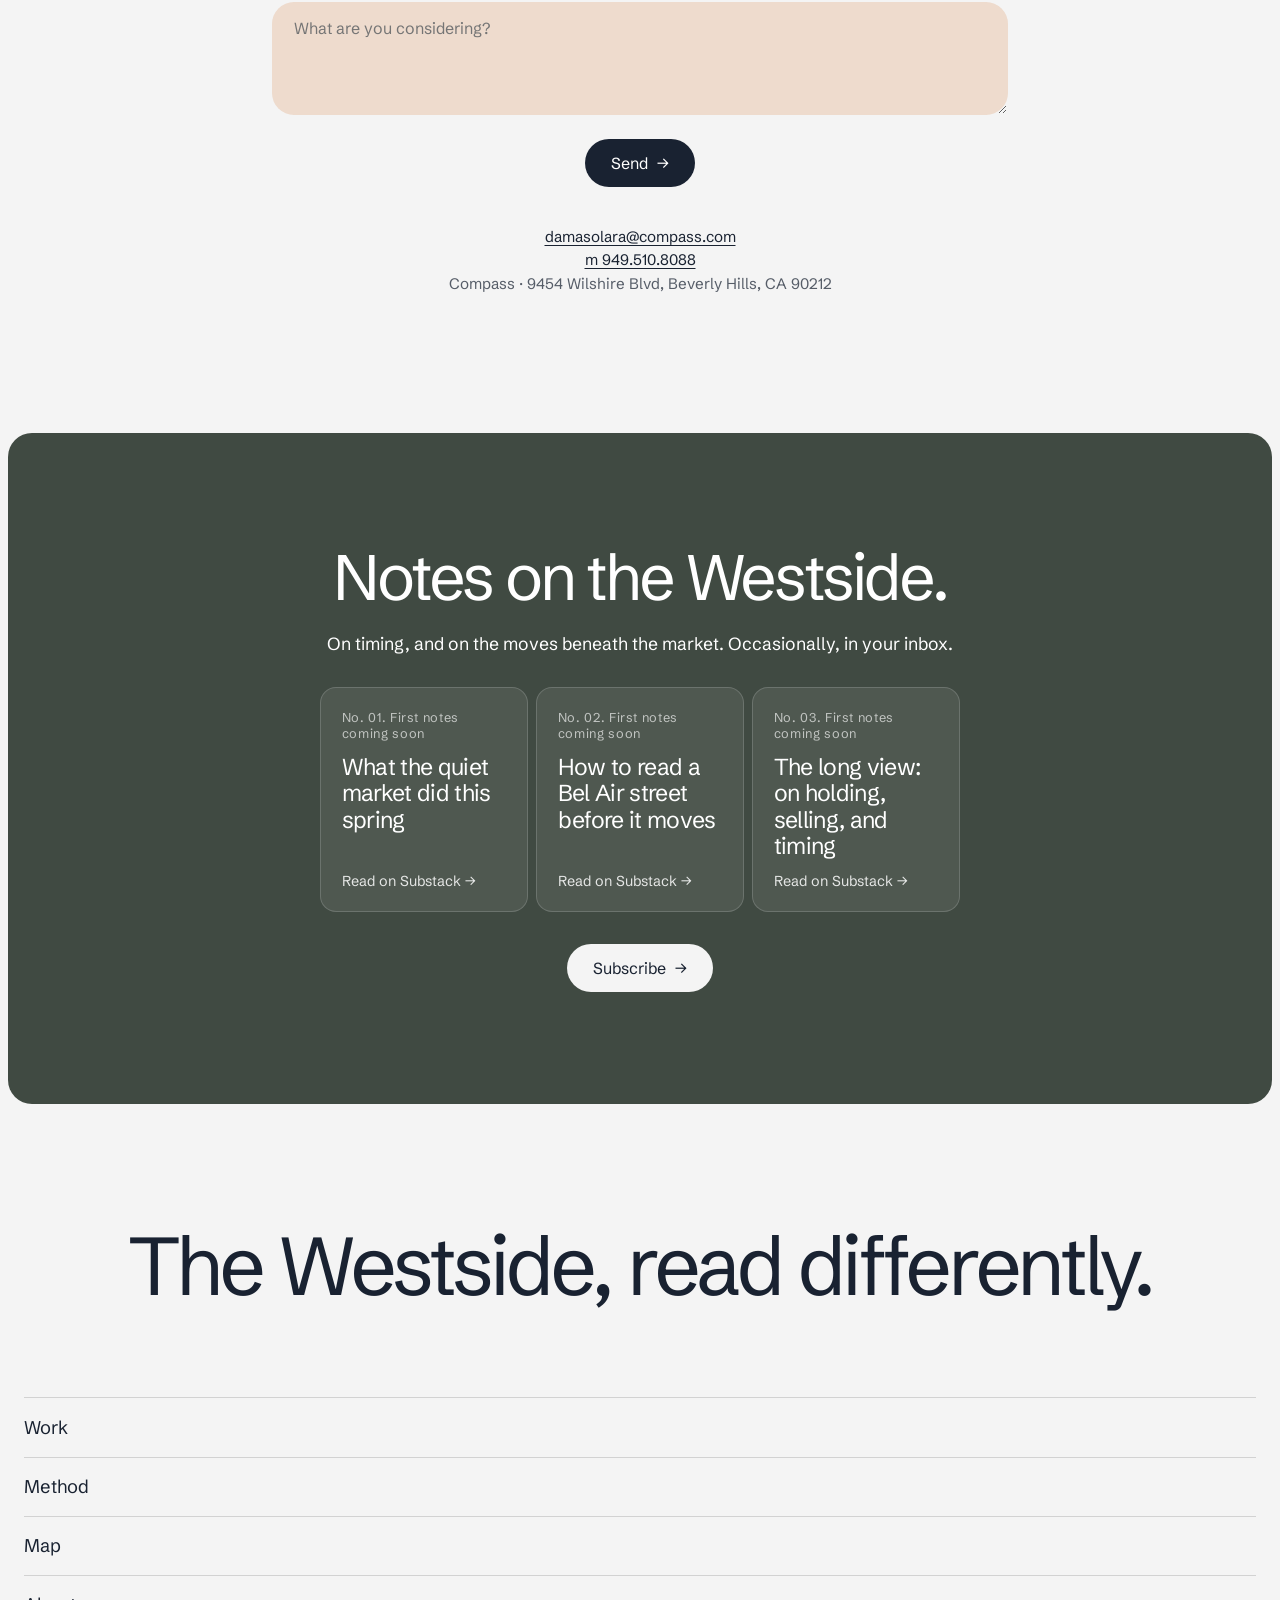
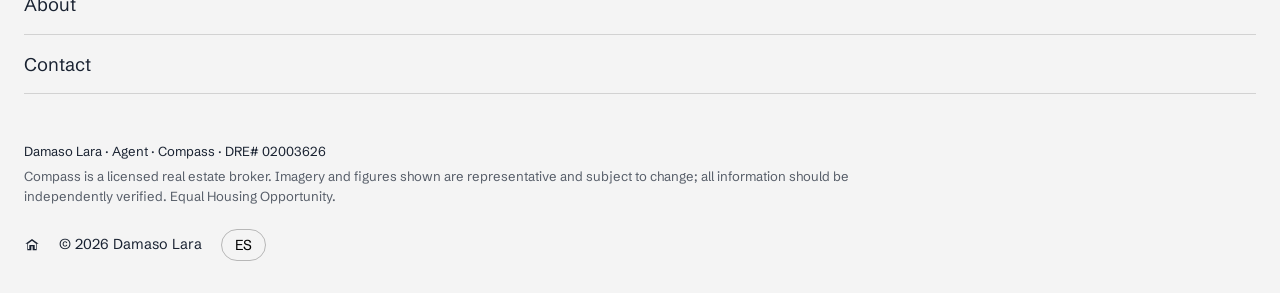
==== commit 03937675: "Add files via upload" ====
--- a/index.html
+++ b/index.html
@@ -148,7 +148,7 @@
         <a class="folio__card reveal" href="#map" data-gallery="14367-mulholland" data-idx="0"><figure><img src="images/14367-mulholland.jpg" alt="14367 Mulholland Drive, a ranch house with pool and canyon views" loading="lazy"></figure><h4>14367 Mulholland Dr</h4><p><span data-en="Bel Air" data-es="Bel Air">Bel Air</span></p></a>
         <a class="folio__card reveal" href="#map" data-gallery="9604-heather" data-idx="0"><figure><img src="images/9604-heather.jpg" alt="9604 Heather Road, aerial with tennis court" loading="lazy"></figure><h4>9604 Heather Rd</h4><p><span data-en="Beverly Hills" data-es="Beverly Hills">Beverly Hills</span></p></a>
         <a class="folio__card reveal" href="#map" data-gallery="15415-milldale" data-idx="0"><figure><img src="images/15415-milldale.jpg" alt="15415 Milldale Drive at twilight" loading="lazy"></figure><h4>15415 Milldale Dr</h4><p><span data-en="Bel Air" data-es="Bel Air">Bel Air</span></p></a>
-        <a class="folio__card reveal" href="#map" data-gallery="146-groverton" data-idx="0"><figure><img src="images/146-groverton.jpg" alt="Bel-Air Country Club fairways below the estates of Bel Air" loading="lazy"></figure><h4>146 Groverton Pl</h4><p><span data-en="Bel Air · Development" data-es="Bel Air · Desarrollo">Bel Air · Development</span></p></a>
+        <a class="folio__card reveal" href="#map" data-gallery="146-groverton" data-idx="0"><figure><img src="images/146-groverton-bacc.jpg" alt="Bel-Air Country Club fairways below the estates of Bel Air" loading="lazy"></figure><h4>146 Groverton Pl</h4><p><span data-en="Bel Air · Development" data-es="Bel Air · Desarrollo">Bel Air · Development</span></p></a>
         <a class="folio__card reveal" href="#map" data-gallery="6020-lido" data-idx="0"><figure><img src="images/6020-lido.jpg" alt="6020 Lido Lane, waterfront Mediterranean in Long Beach" loading="lazy"></figure><h4>6020 Lido Ln</h4><p><span data-en="Long Beach" data-es="Long Beach">Long Beach</span></p></a>
       </div>
     </div>
--- a/css/style.css
+++ b/css/style.css
@@ -1,5 +1,5 @@
 /* ==========================================================================
-   Damaso Lara — Lightship-derived design system
+   Damaso Lara: Lightship-derived design system
    Off-white paper / blush / navy ink / antique gold accent / deep olive
    ========================================================================== */
 
@@ -36,7 +36,7 @@
 
 a { color: inherit; text-decoration: none; }
 
-/* Keyboard focus — visible ring for keyboard users only */
+/* Keyboard focus: visible ring for keyboard users only */
 :focus-visible {
   outline: 2px solid var(--ink);
   outline-offset: 3px;
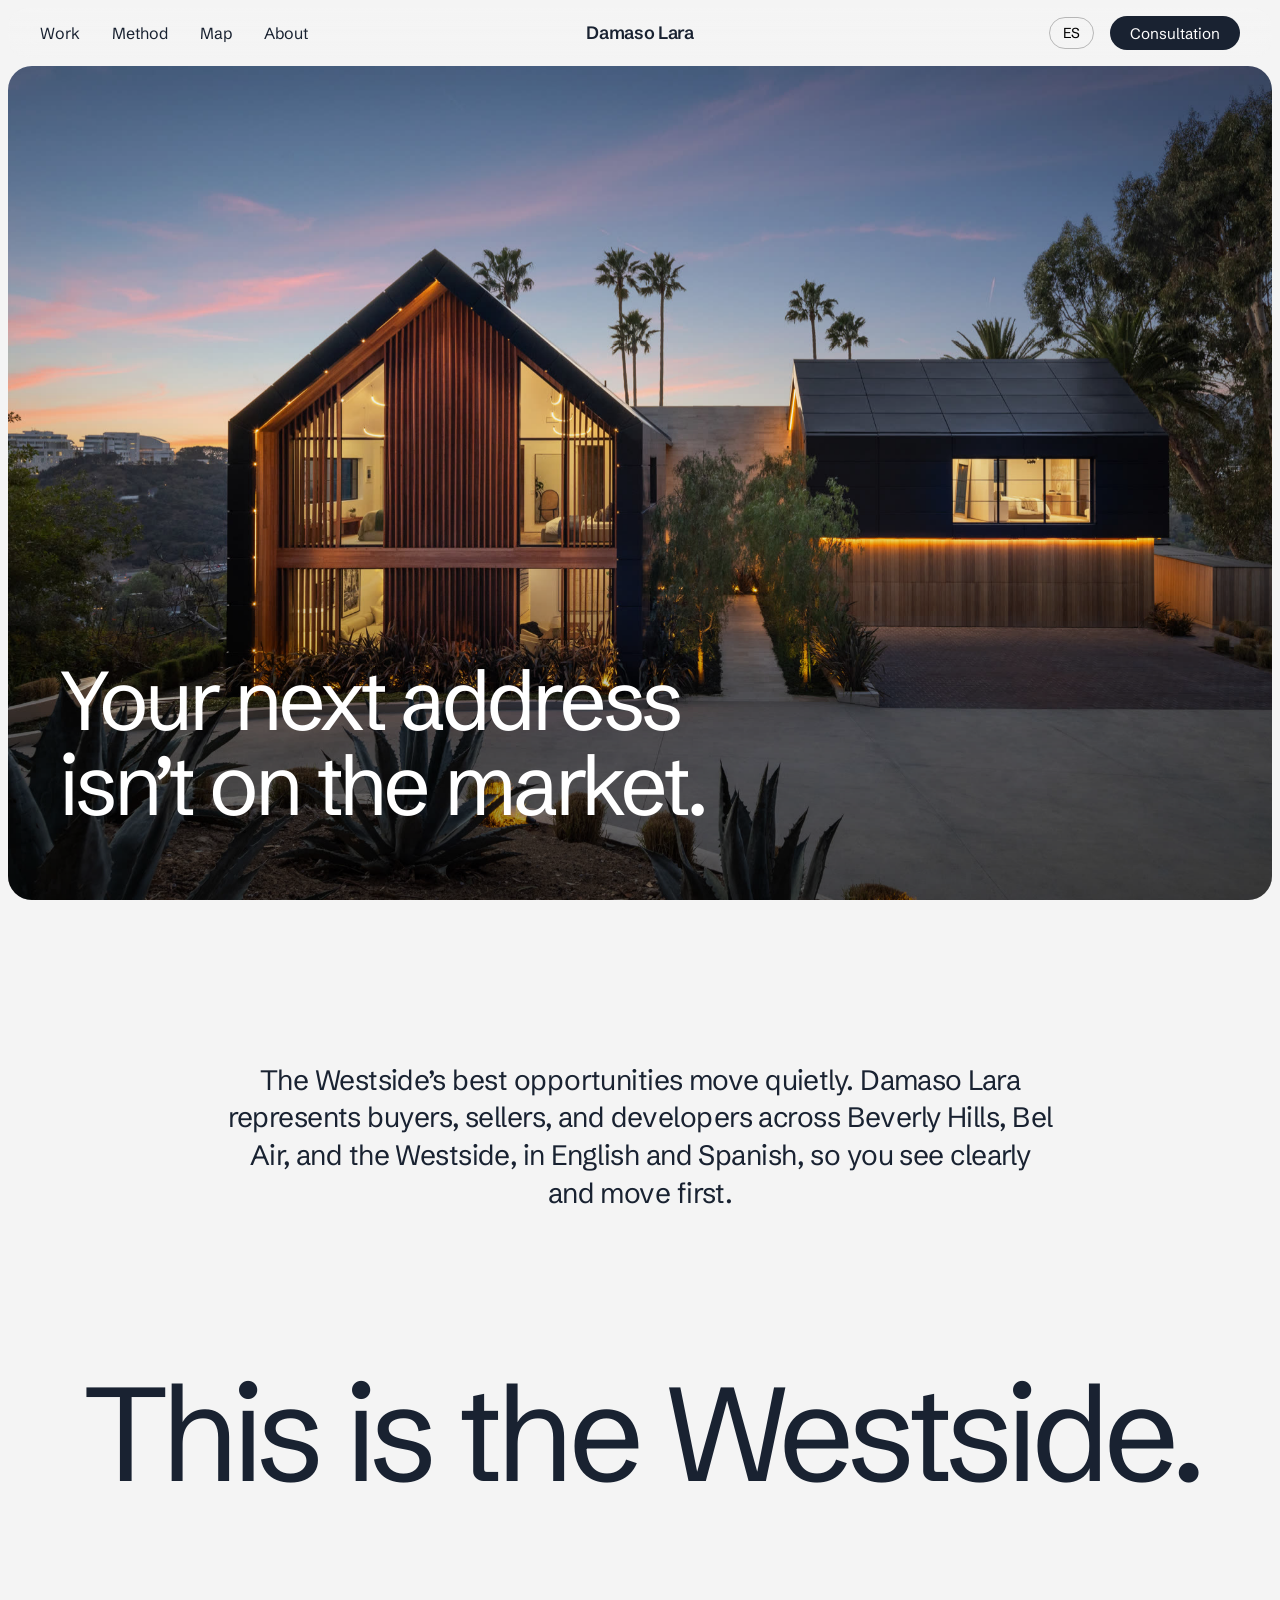
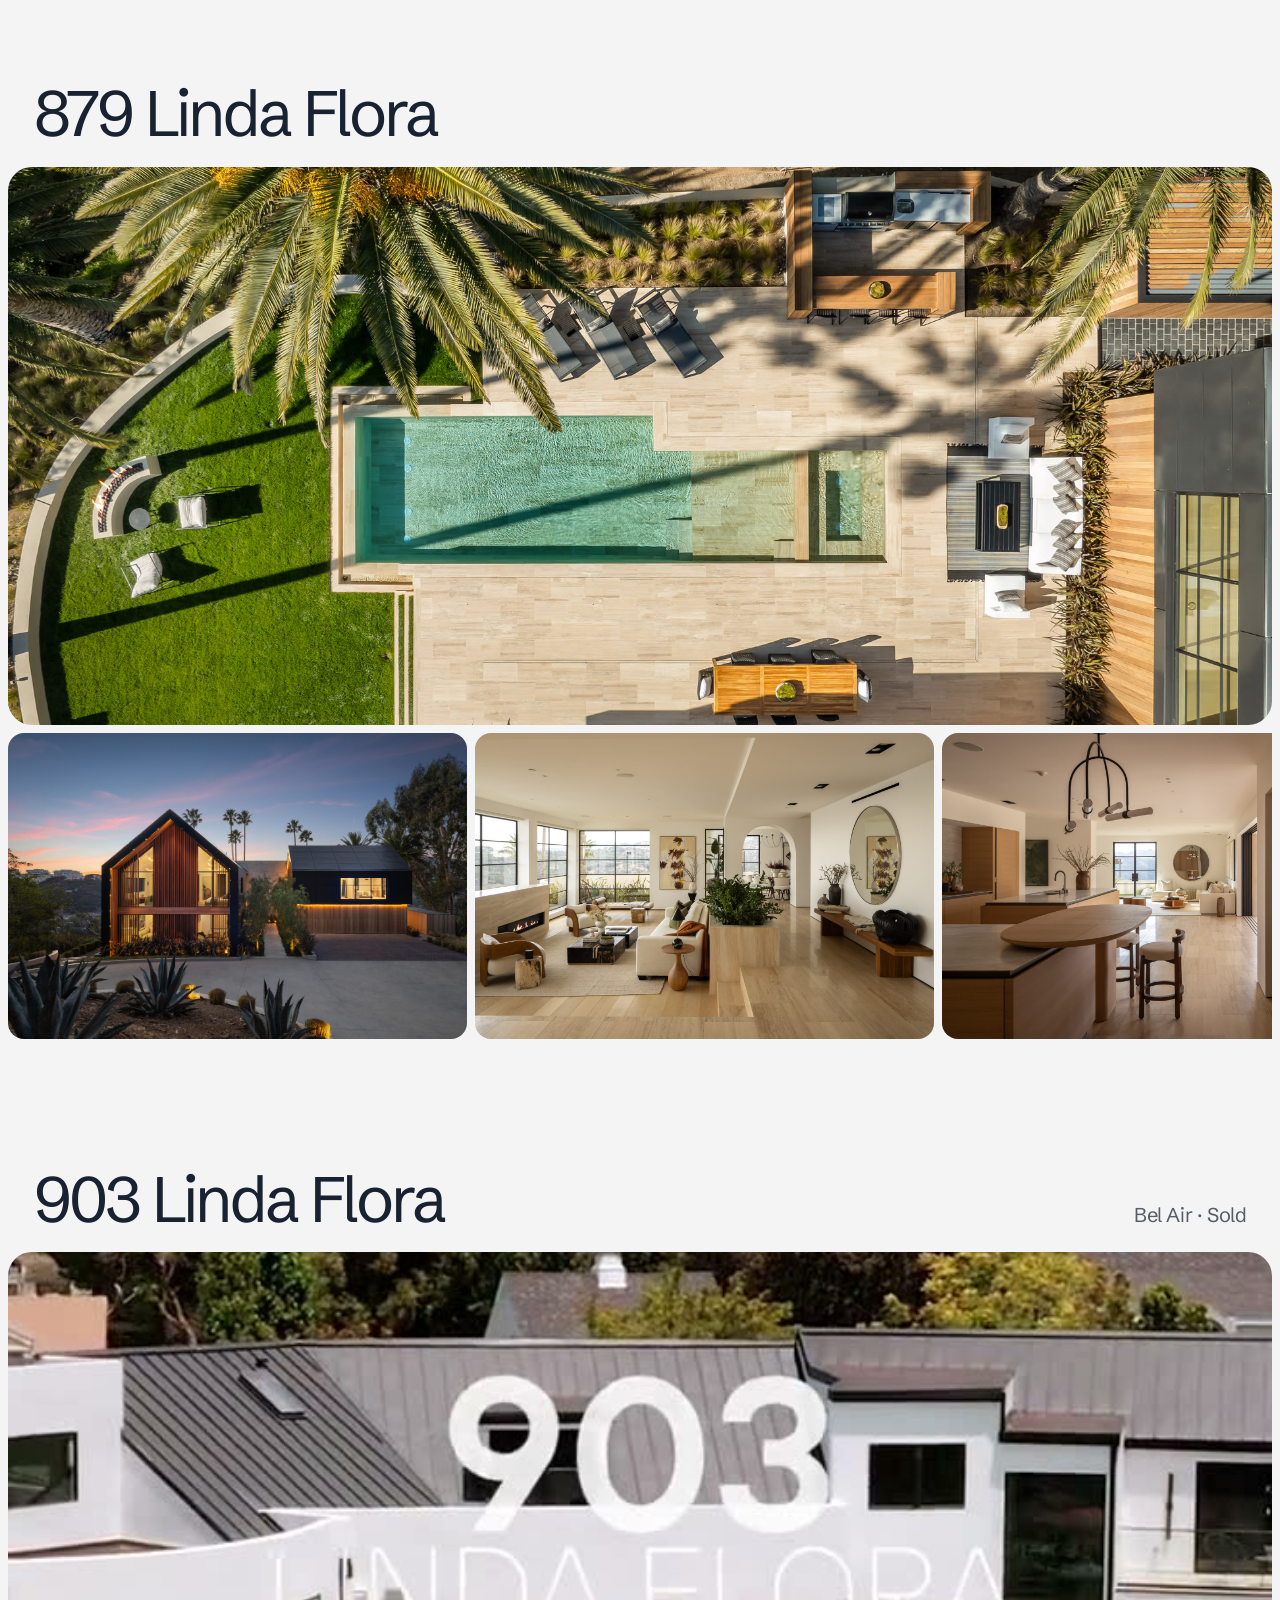
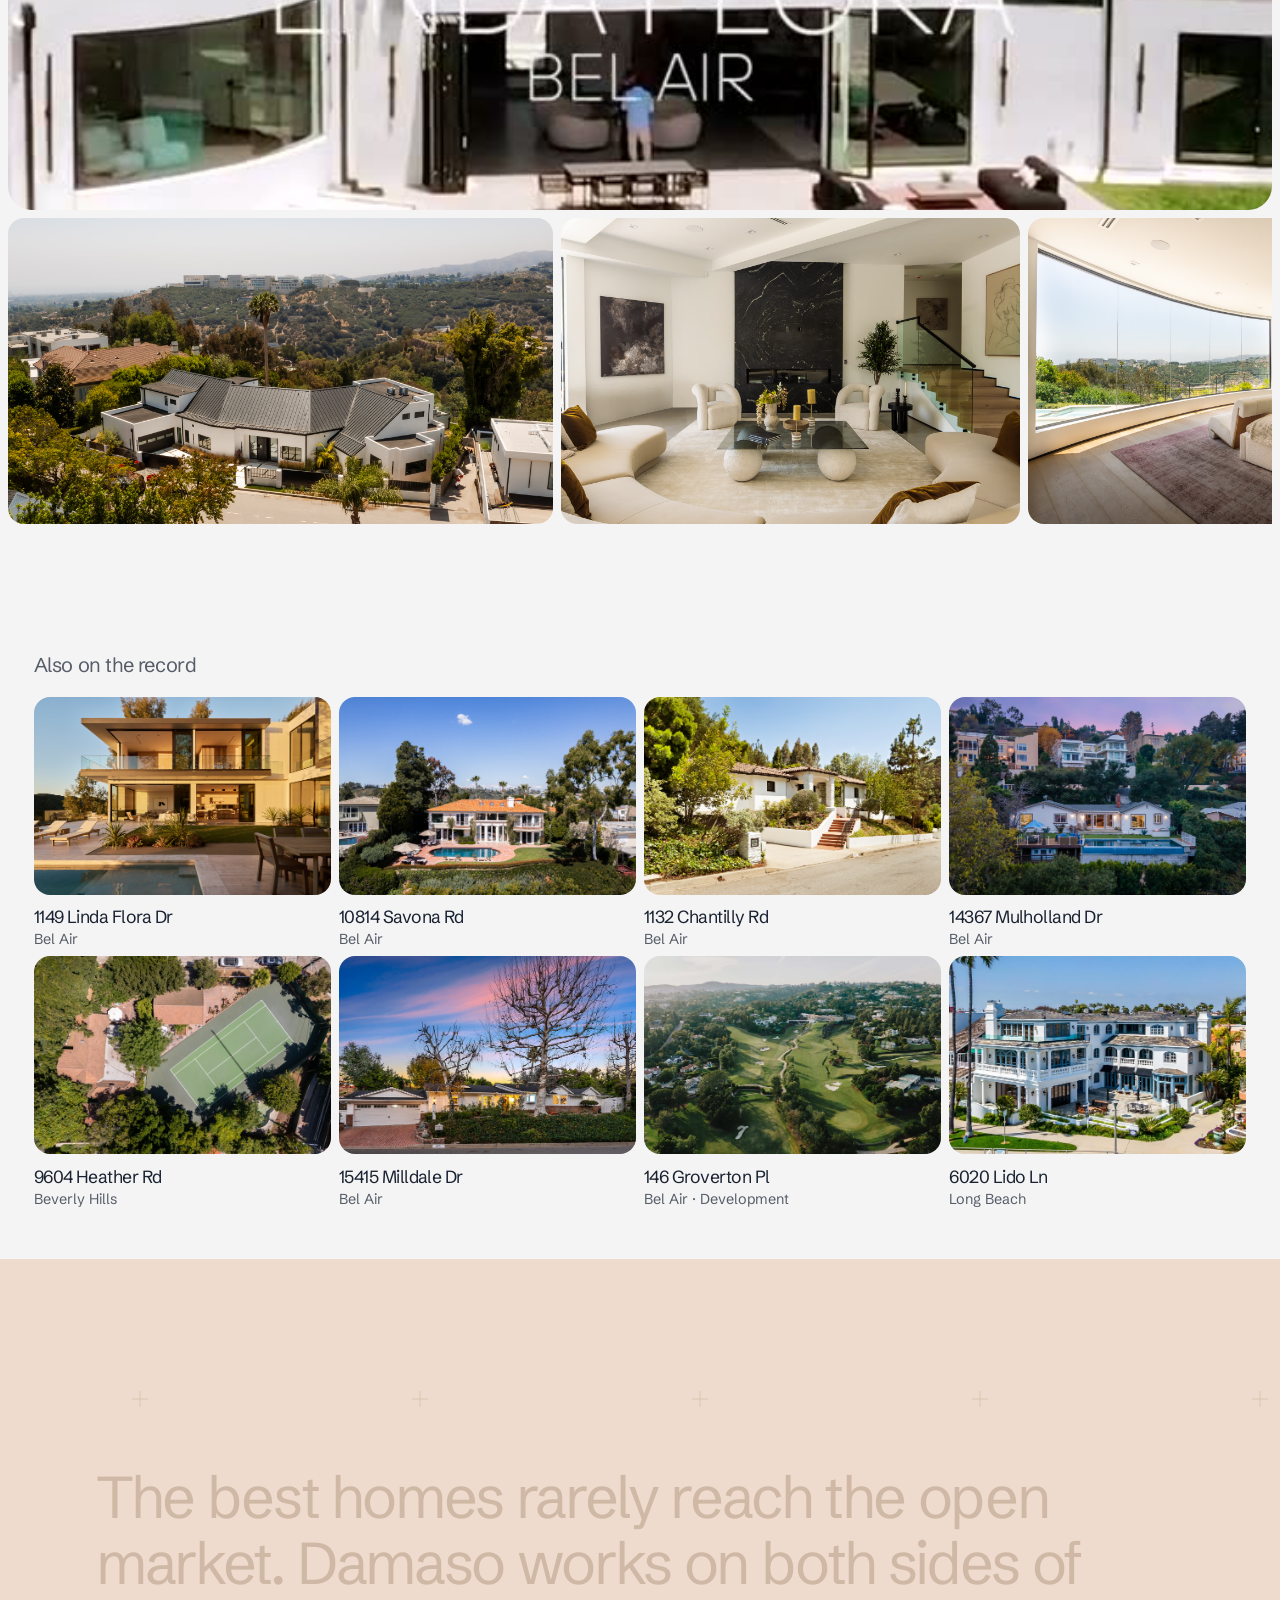
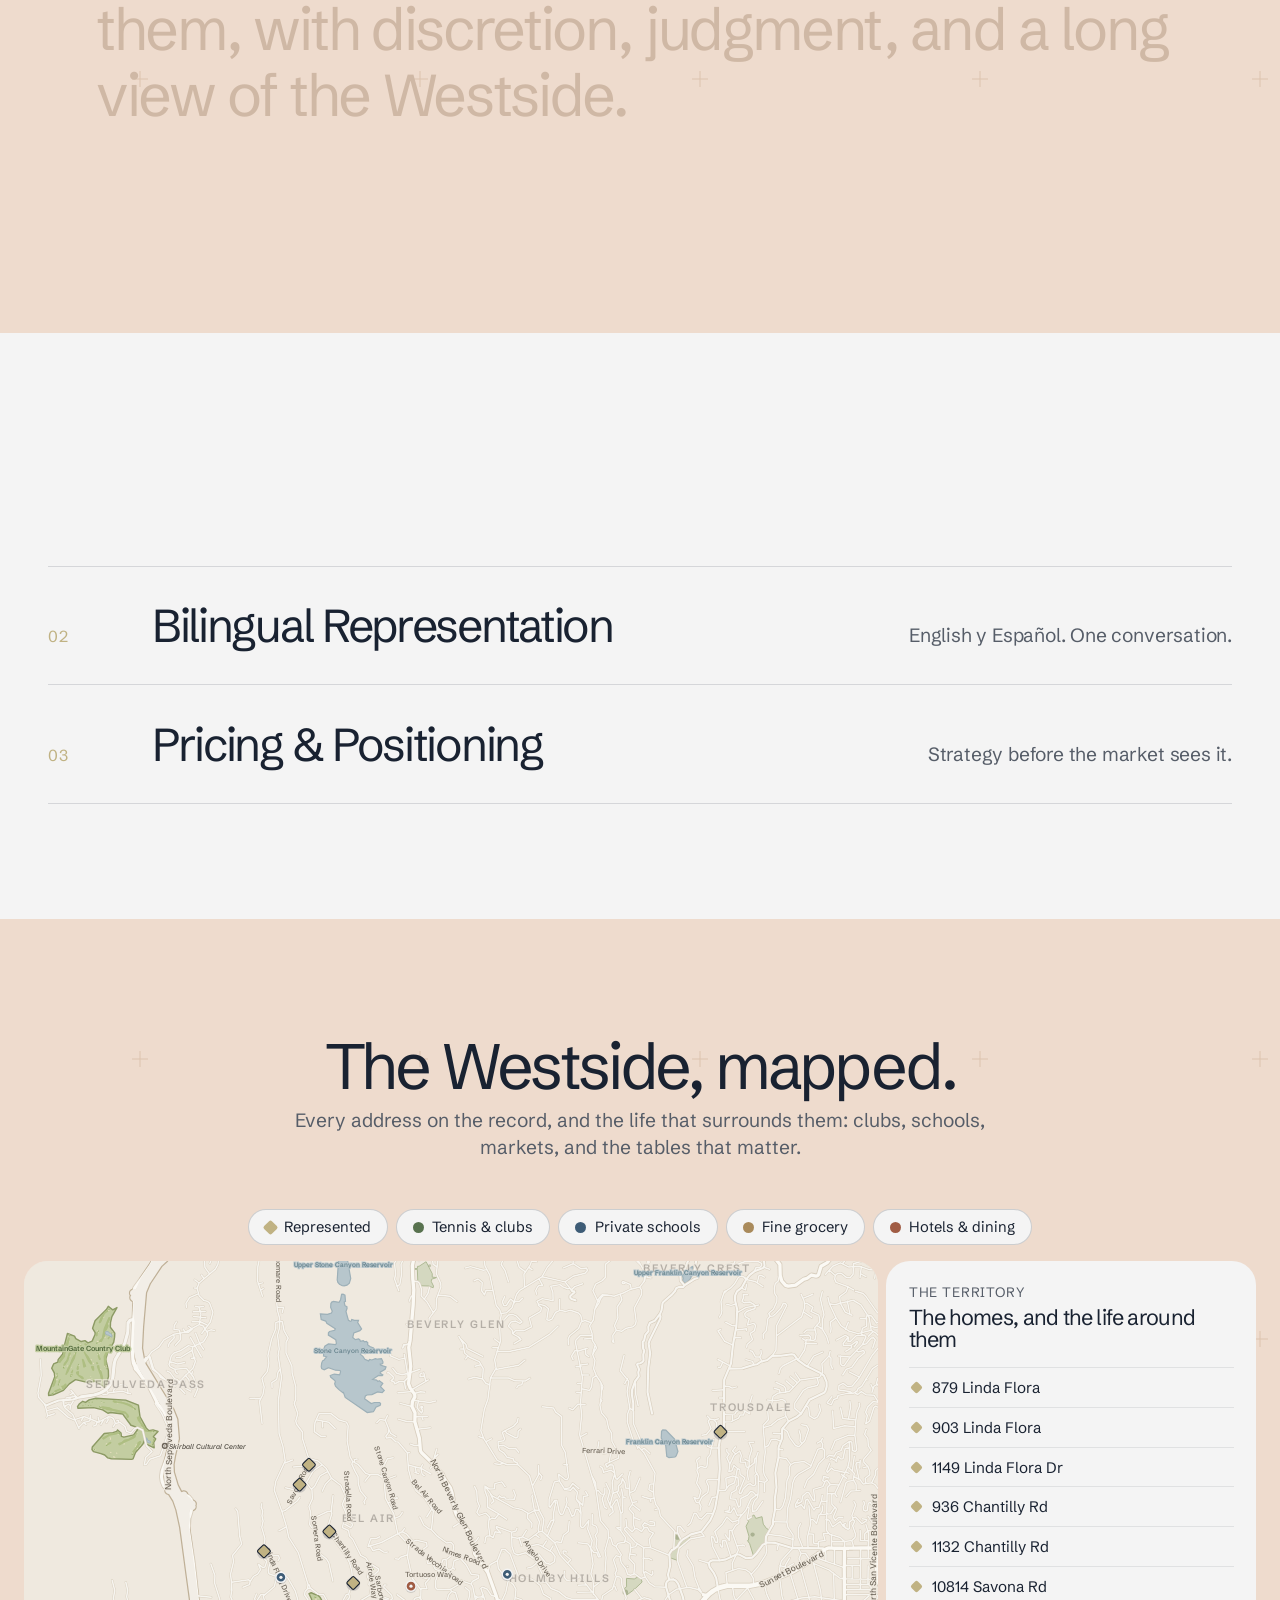
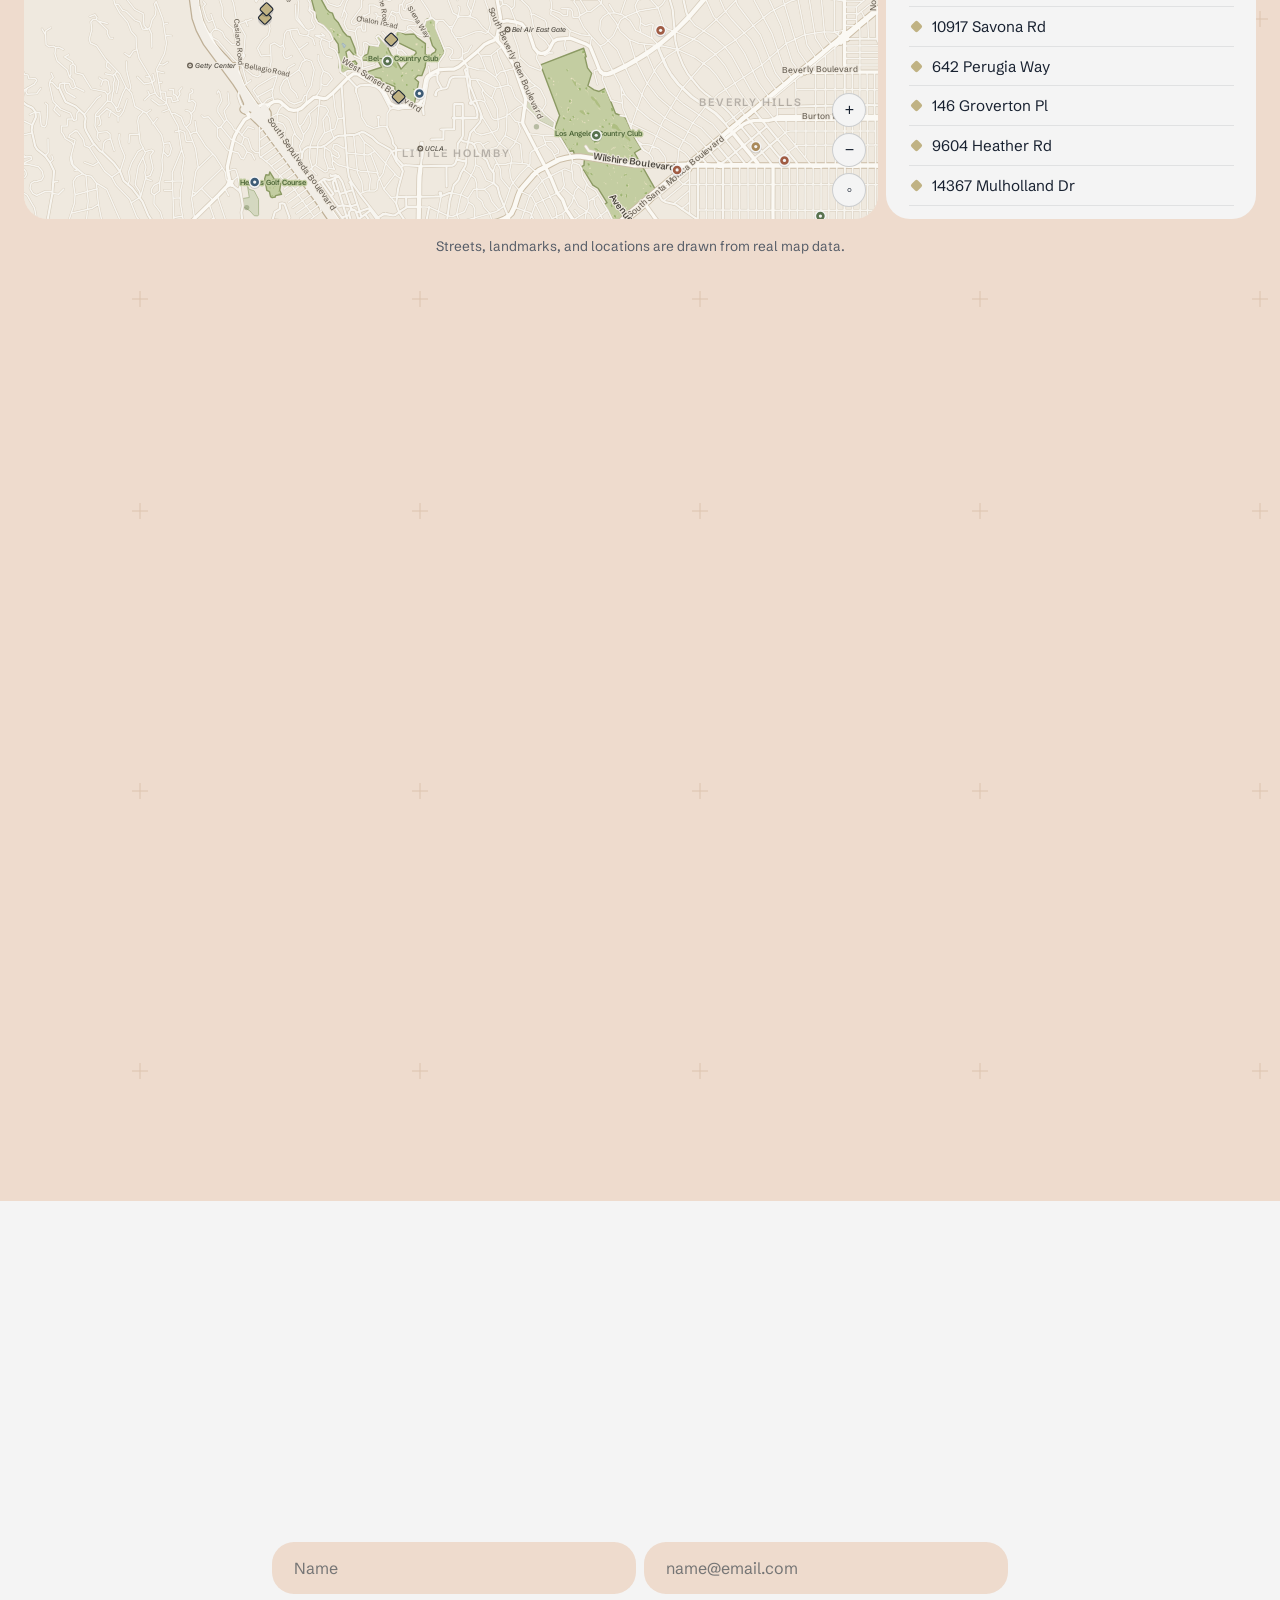
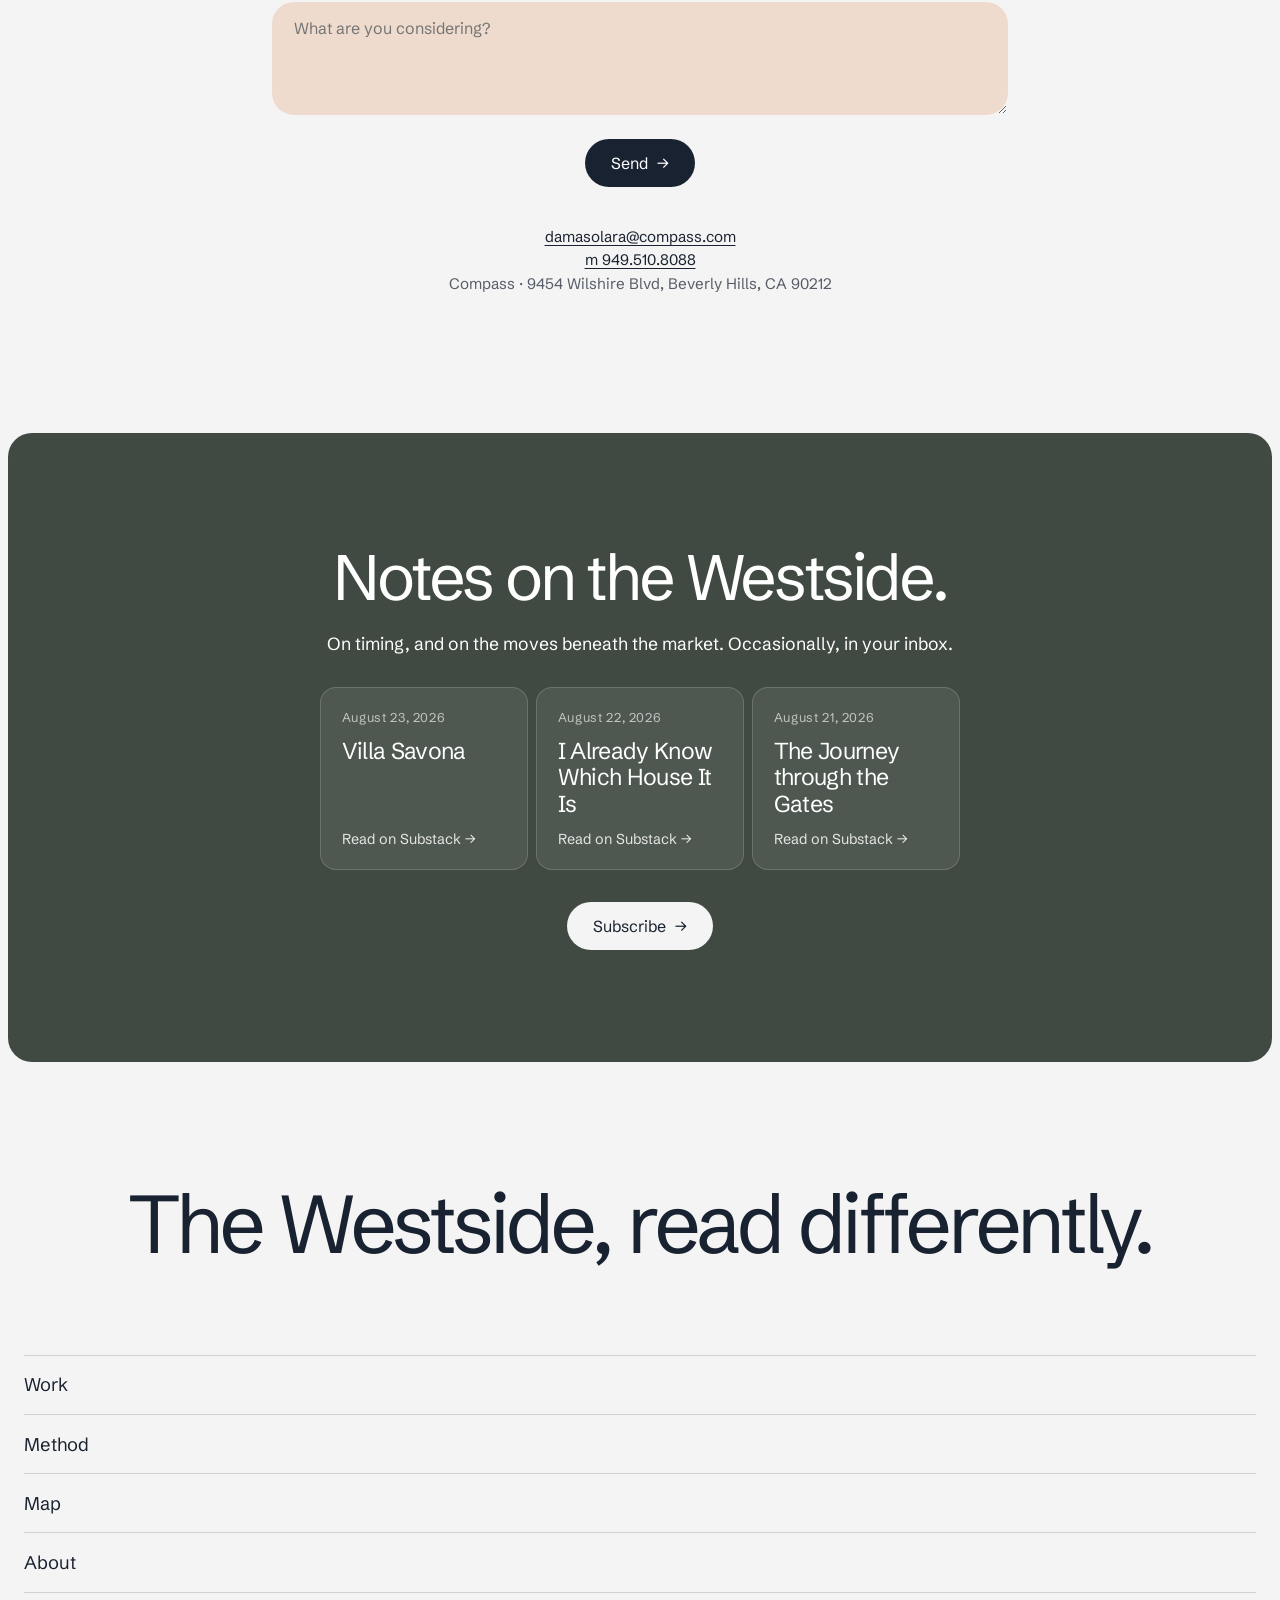
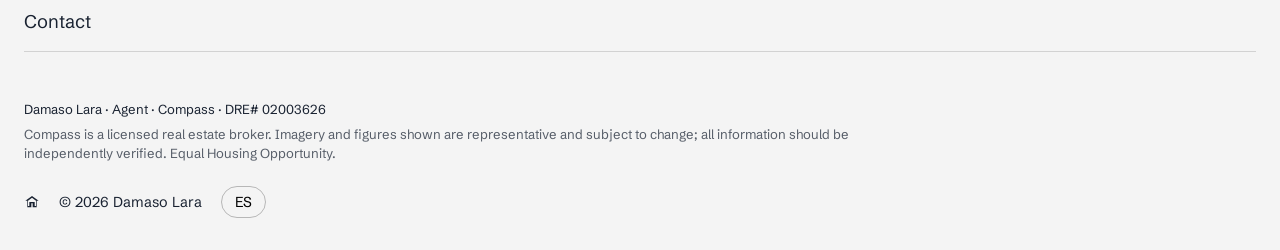
==== commit 7713e6a9: "Show the three live Substack posts in Notes on the Westside Replaces the placeholder cards with the " ====
--- a/index.html
+++ b/index.html
@@ -251,21 +251,21 @@
     <div class="news__inner">
       <h2 class="reveal" data-en="Notes on the Westside." data-es="Notas sobre el Westside.">Notes on the Westside.</h2>
       <p class="reveal" data-en="On timing, and on the moves beneath the market. Occasionally, in your inbox." data-es="Sobre el timing y los movimientos debajo del mercado. Ocasionalmente, en su correo.">On timing, and on the moves beneath the market. Occasionally, in your inbox.</p>
-      <!-- PLACEHOLDER-SUBSTACK: swap these three cards for Damaso's real posts (title, number, URL) once published -->
+      <!-- Latest Substack posts, newest first. When Damaso publishes a new one, update the top card's href/title/date and shift the others down. -->
       <div class="news__cards">
-        <a class="newscard reveal" href="https://damasolara.substack.com" target="_blank" rel="noopener">
-          <span class="newscard__n" data-en="No. 01. First notes coming soon" data-es="No. 01. Primeras notas, muy pronto">No. 01. First notes coming soon</span>
-          <h3 data-en="What the quiet market did this spring" data-es="Lo que hizo el mercado silencioso esta primavera">What the quiet market did this spring</h3>
+        <a class="newscard reveal" href="https://damasolara.substack.com/p/villa-savona" target="_blank" rel="noopener">
+          <span class="newscard__n" data-en="August 23, 2026" data-es="23 de agosto de 2026">August 23, 2026</span>
+          <h3>Villa Savona</h3>
           <span class="newscard__go" data-en="Read on Substack →" data-es="Leer en Substack →">Read on Substack →</span>
         </a>
-        <a class="newscard reveal" href="https://damasolara.substack.com" target="_blank" rel="noopener">
-          <span class="newscard__n" data-en="No. 02. First notes coming soon" data-es="No. 02. Primeras notas, muy pronto">No. 02. First notes coming soon</span>
-          <h3 data-en="How to read a Bel Air street before it moves" data-es="Cómo leer una calle de Bel Air antes de que se mueva">How to read a Bel Air street before it moves</h3>
+        <a class="newscard reveal" href="https://damasolara.substack.com/p/i-already-know-which-house-it-is" target="_blank" rel="noopener">
+          <span class="newscard__n" data-en="August 22, 2026" data-es="22 de agosto de 2026">August 22, 2026</span>
+          <h3>I Already Know Which House It Is</h3>
           <span class="newscard__go" data-en="Read on Substack →" data-es="Leer en Substack →">Read on Substack →</span>
         </a>
-        <a class="newscard reveal" href="https://damasolara.substack.com" target="_blank" rel="noopener">
-          <span class="newscard__n" data-en="No. 03. First notes coming soon" data-es="No. 03. Primeras notas, muy pronto">No. 03. First notes coming soon</span>
-          <h3 data-en="The long view: on holding, selling, and timing" data-es="La visión larga: sobre esperar, vender y elegir el momento">The long view: on holding, selling, and timing</h3>
+        <a class="newscard reveal" href="https://damasolara.substack.com/p/the-journey-through-the-gates" target="_blank" rel="noopener">
+          <span class="newscard__n" data-en="August 21, 2026" data-es="21 de agosto de 2026">August 21, 2026</span>
+          <h3>The Journey through the Gates</h3>
           <span class="newscard__go" data-en="Read on Substack →" data-es="Leer en Substack →">Read on Substack →</span>
         </a>
       </div>
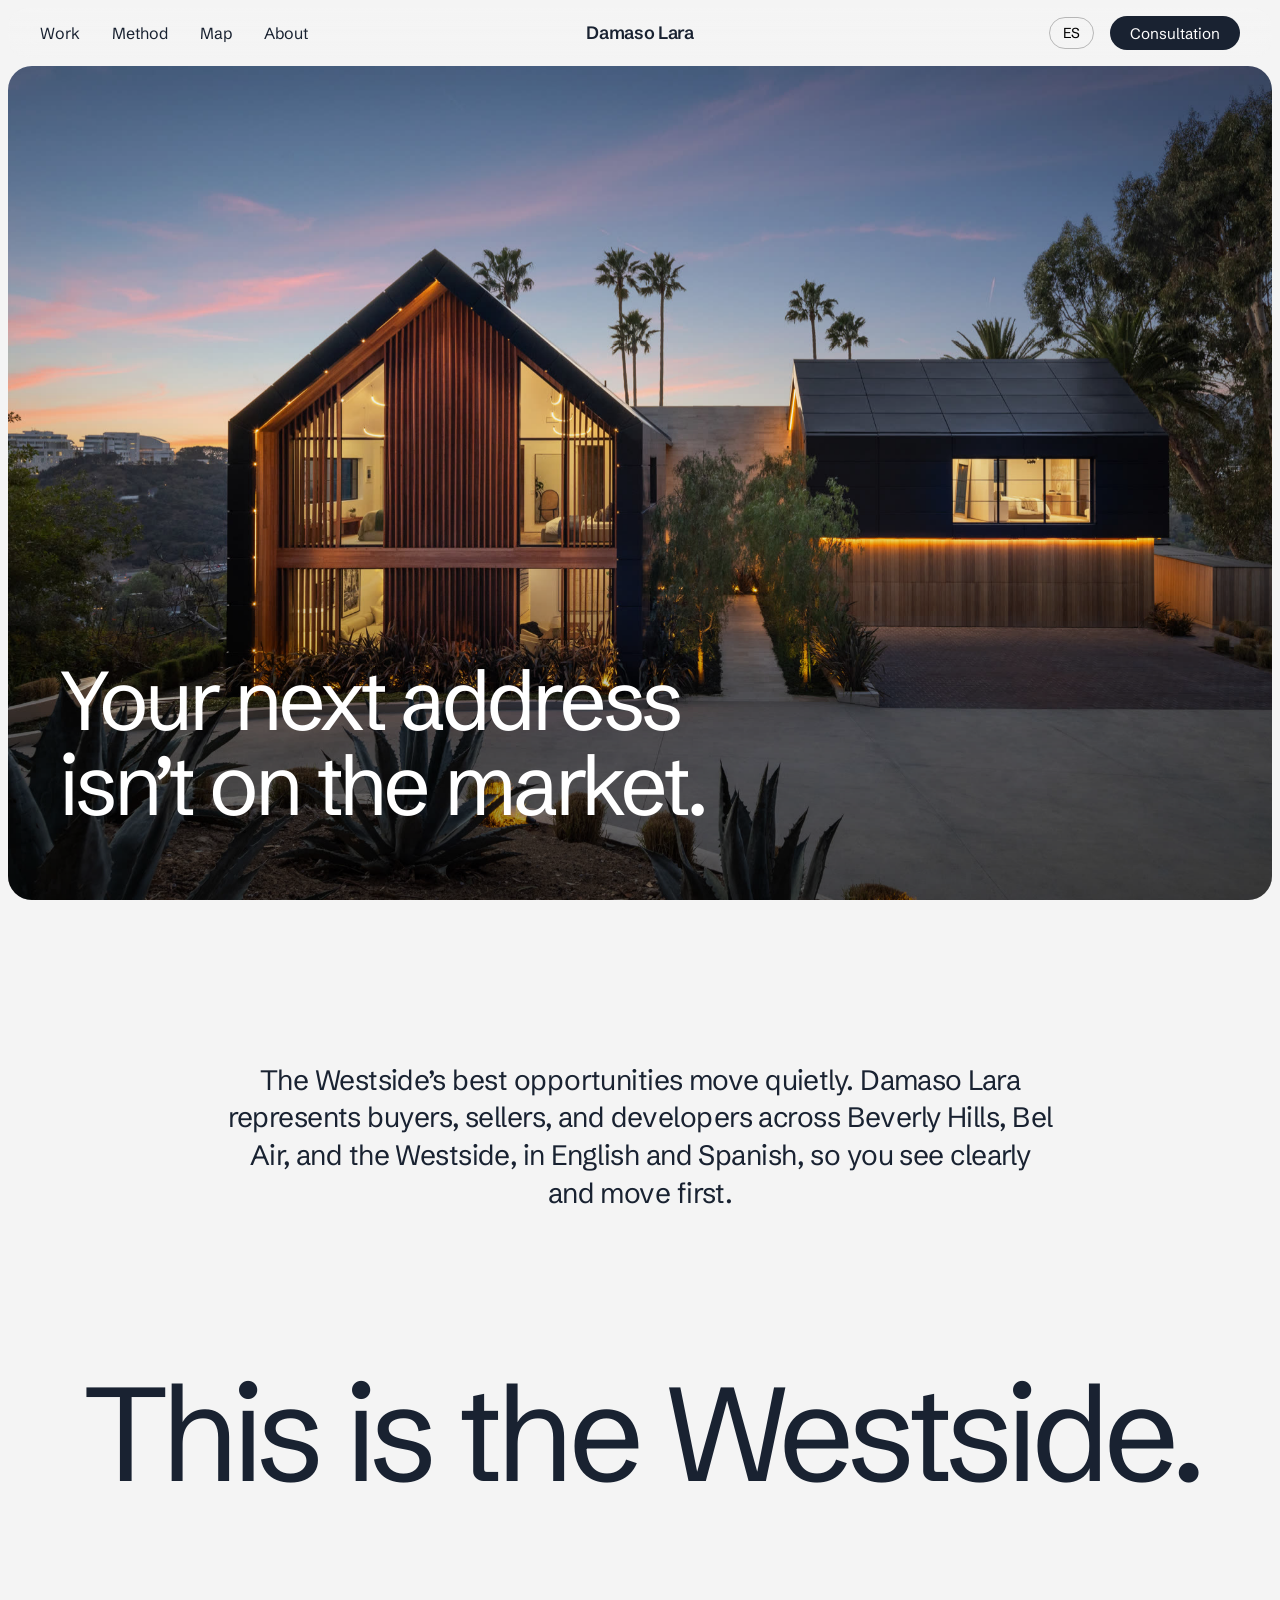
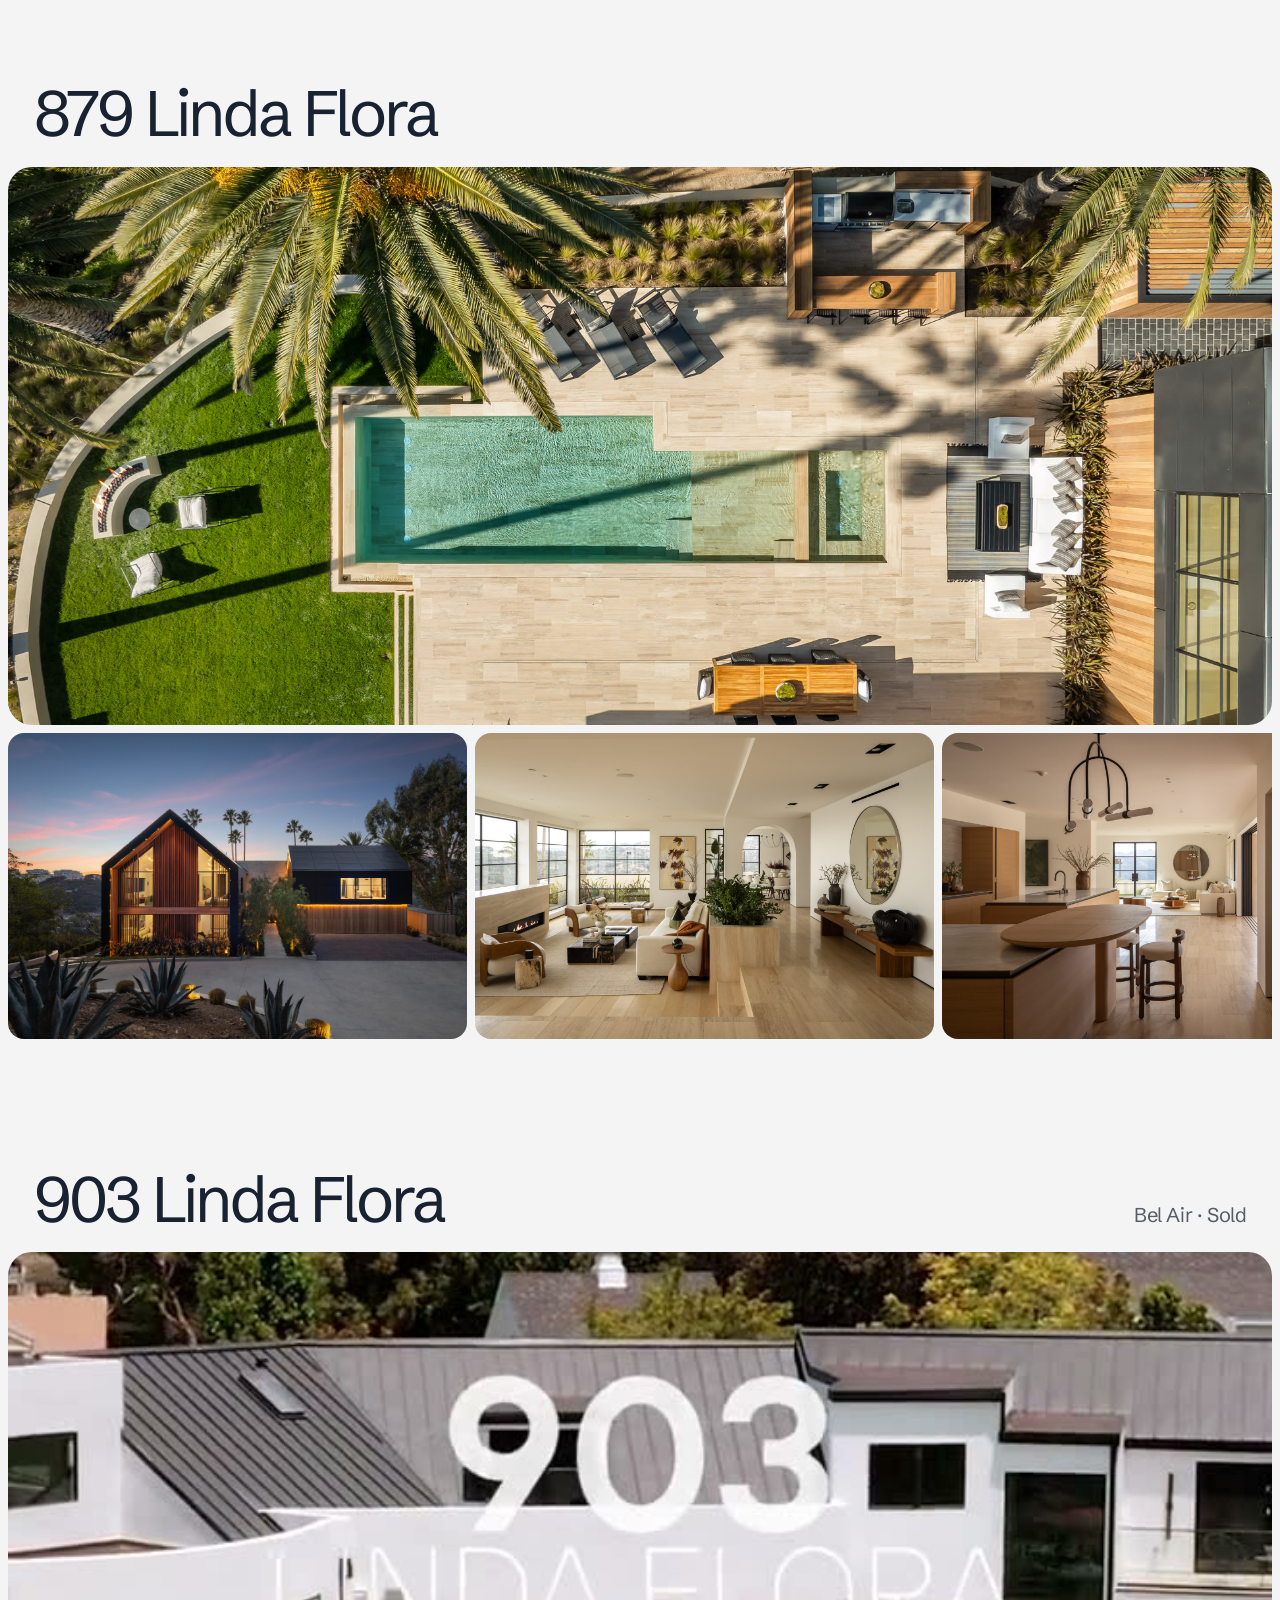
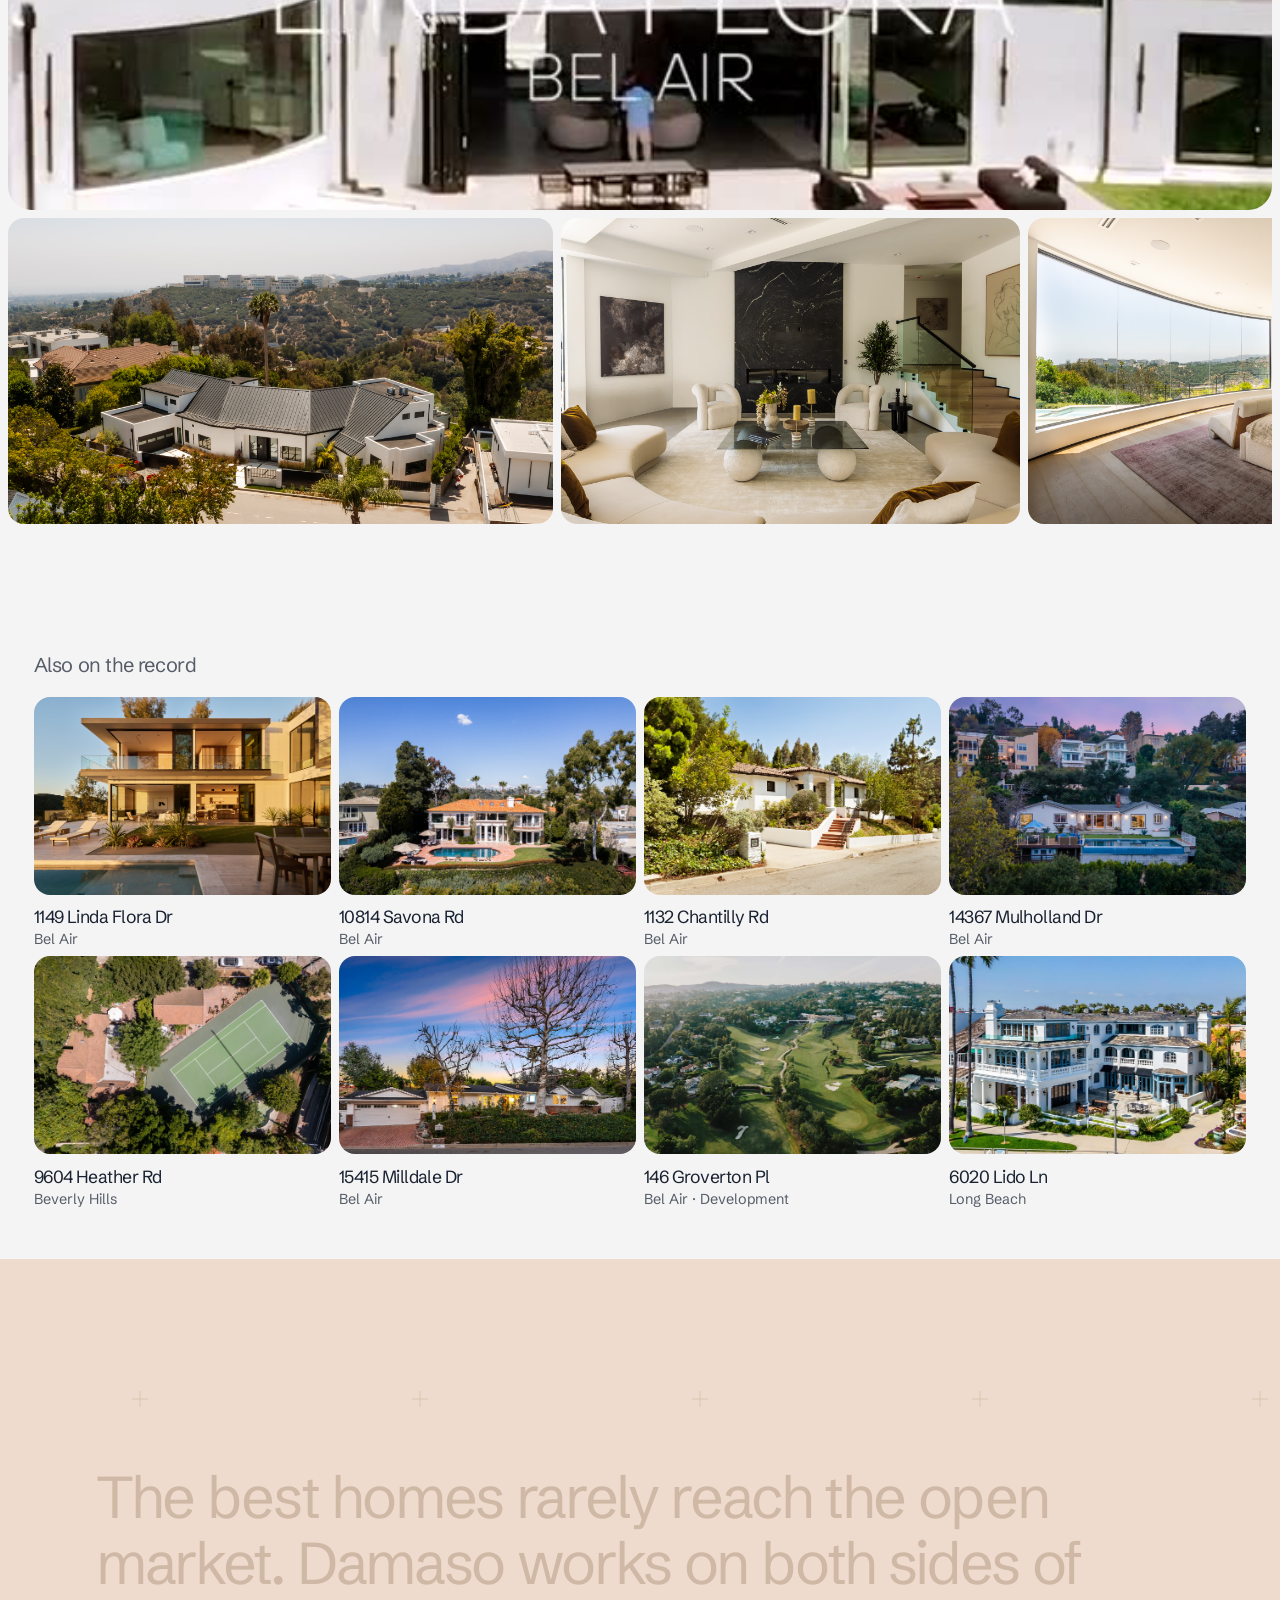
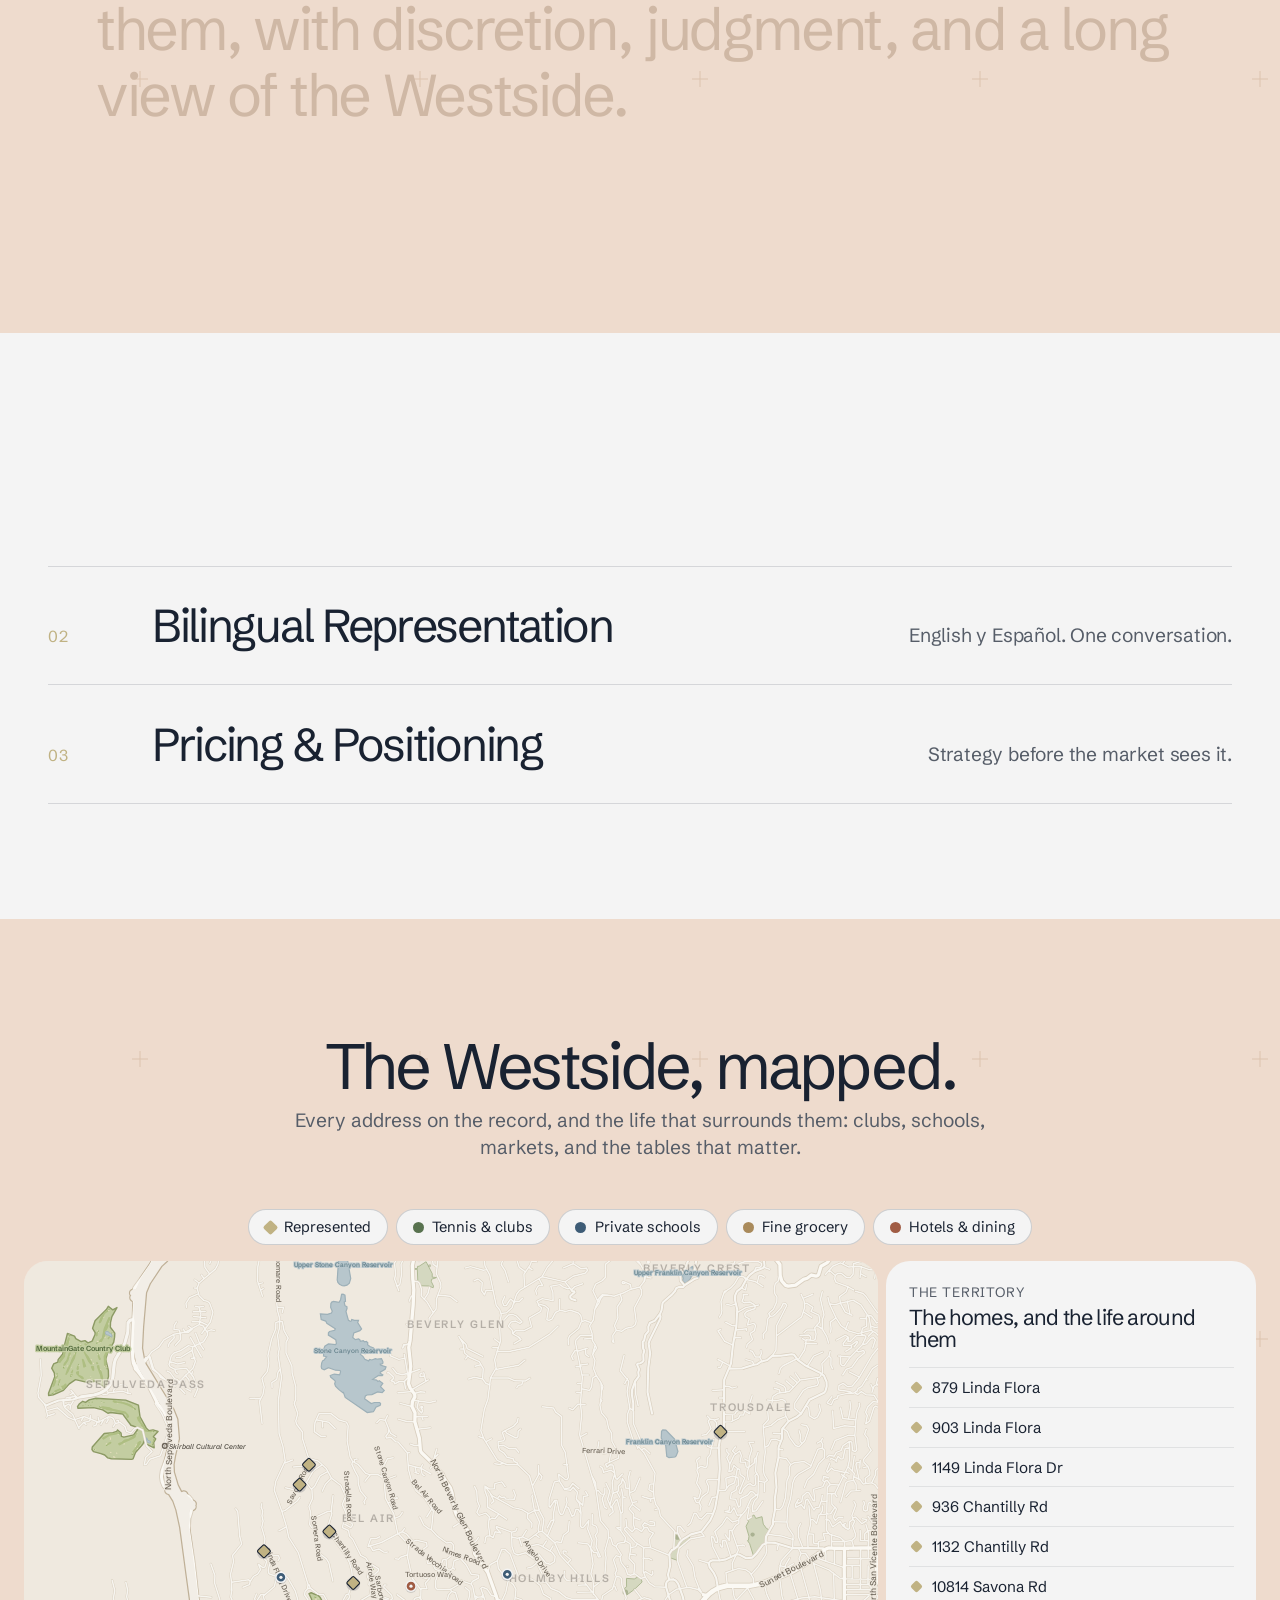
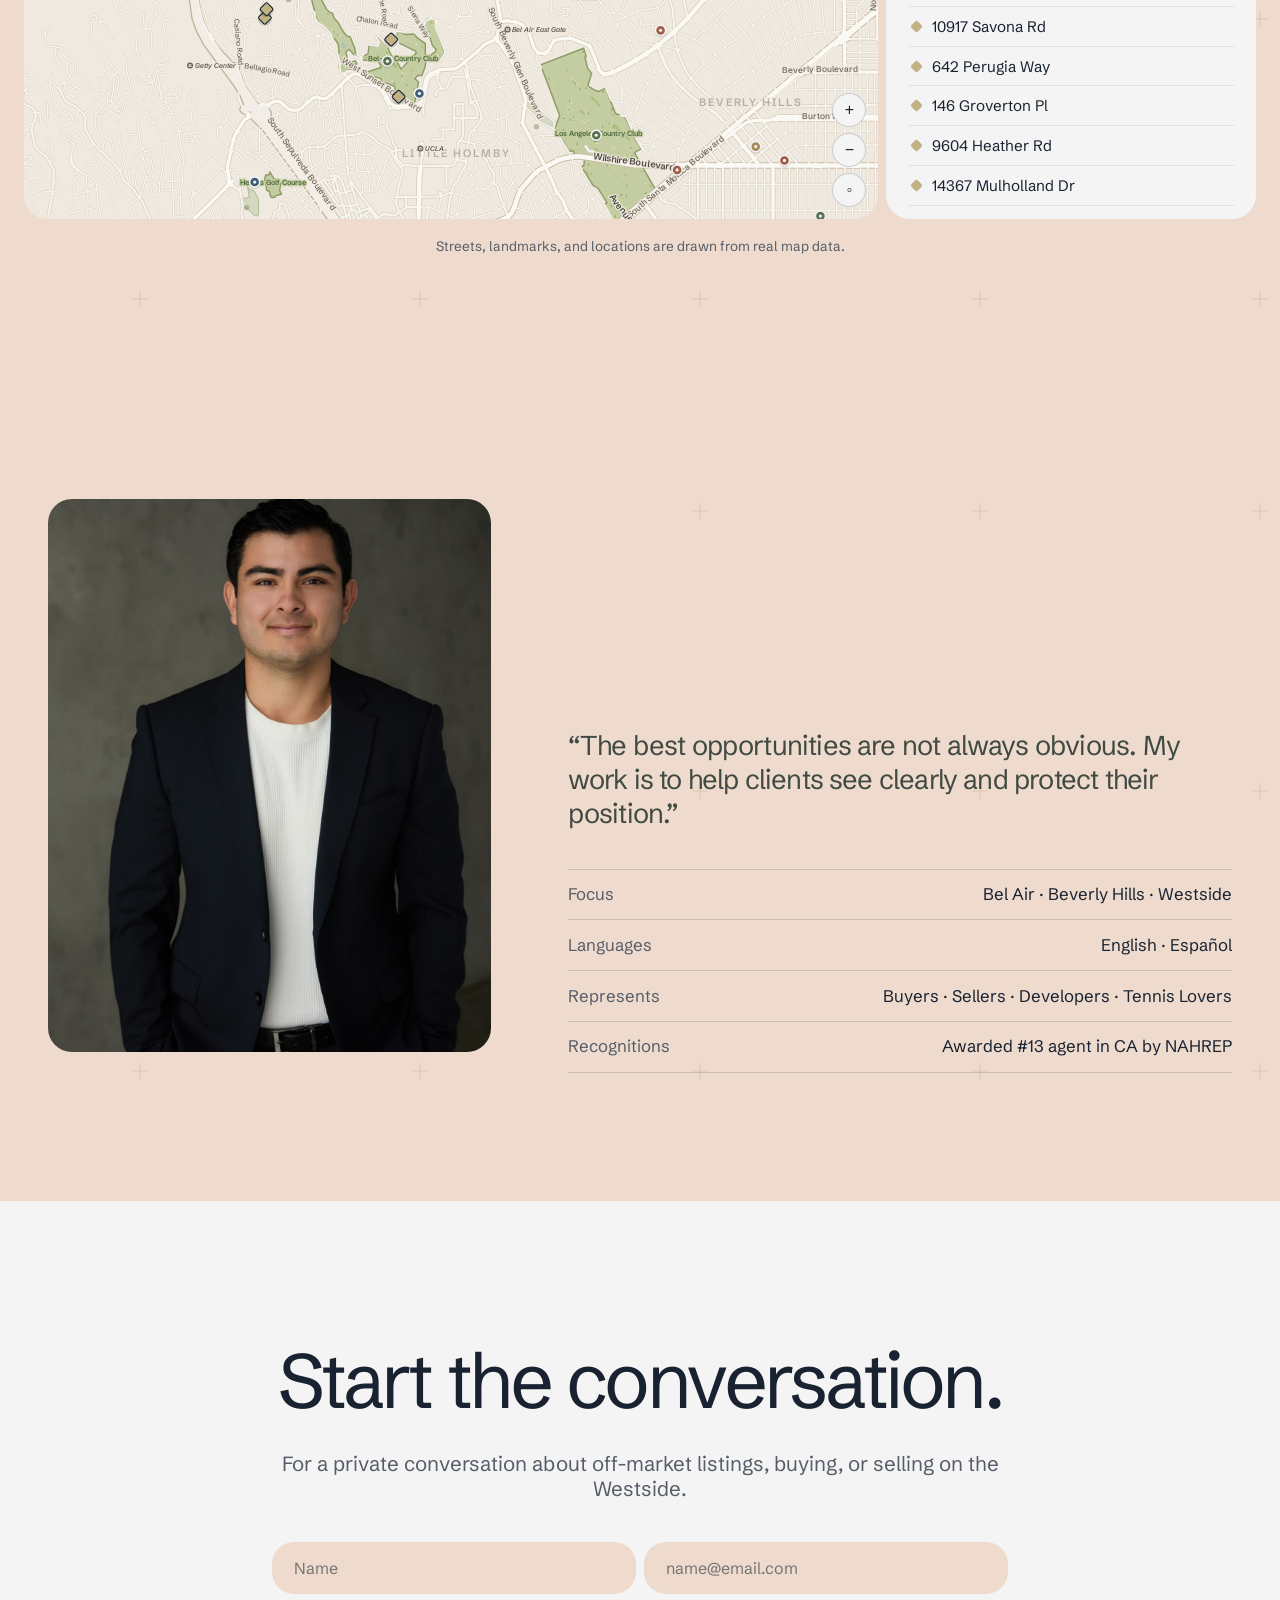
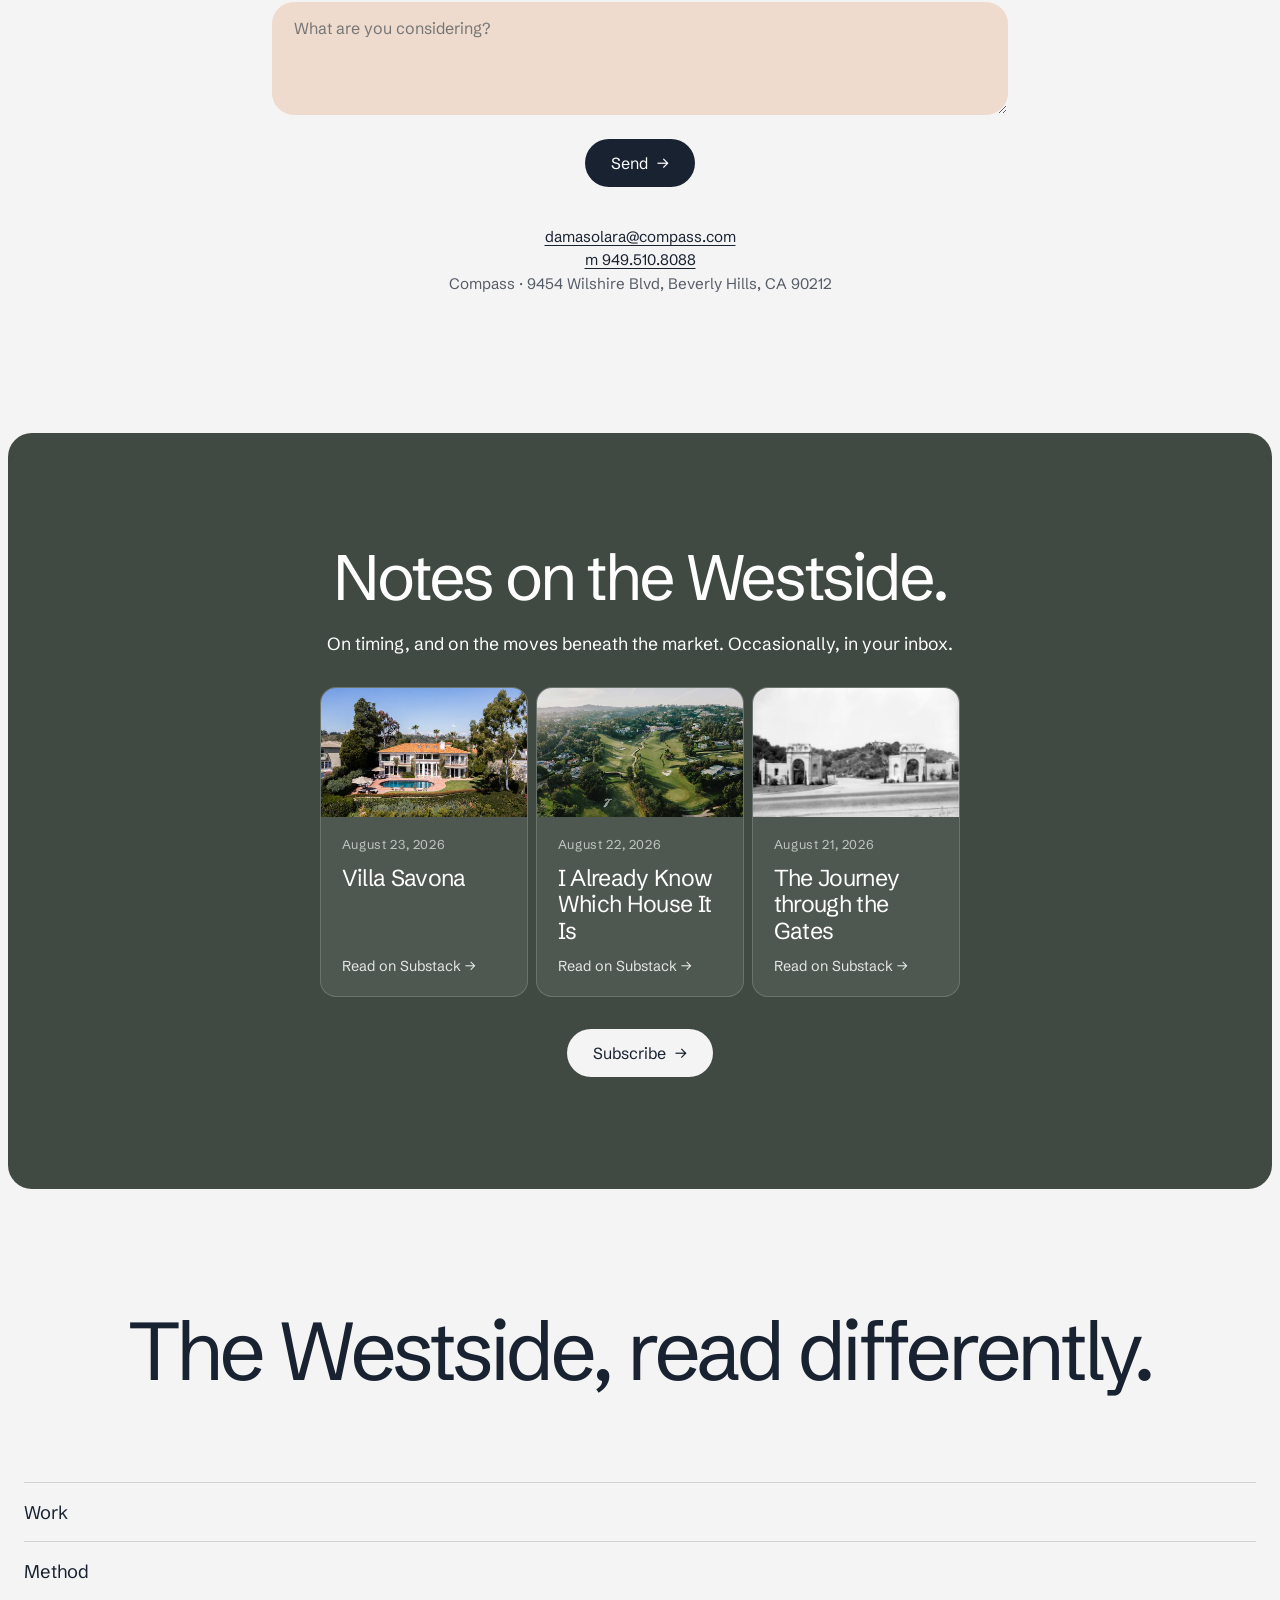
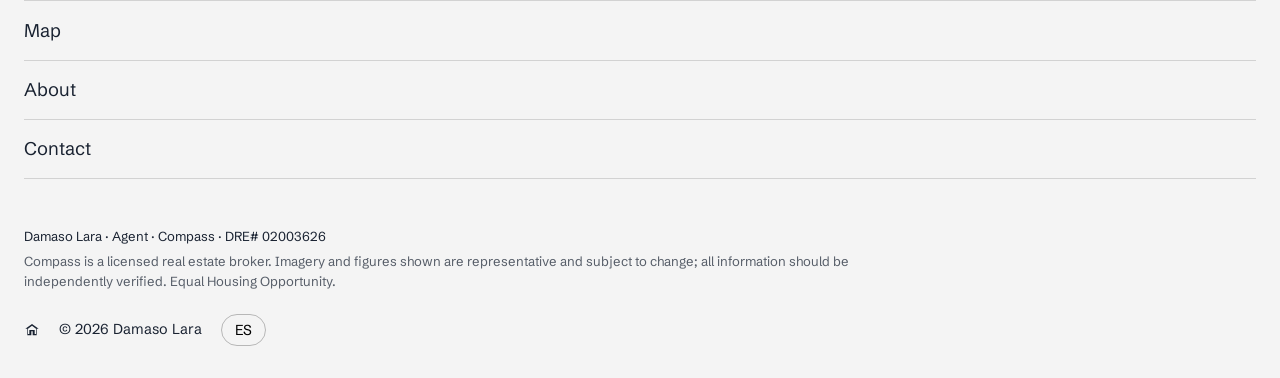
==== commit 63b77350: "Notes on the Westside: show each post's cover image, clickable through to the article Co-Authored-By" ====
--- a/index.html
+++ b/index.html
@@ -254,16 +254,19 @@
       <!-- Latest Substack posts, newest first. When Damaso publishes a new one, update the top card's href/title/date and shift the others down. -->
       <div class="news__cards">
         <a class="newscard reveal" href="https://damasolara.substack.com/p/villa-savona" target="_blank" rel="noopener">
+          <figure class="newscard__img"><img src="images/news-villa-savona.jpg" alt="Villa Savona, a Mediterranean estate in Bel Air" loading="lazy"></figure>
           <span class="newscard__n" data-en="August 23, 2026" data-es="23 de agosto de 2026">August 23, 2026</span>
           <h3>Villa Savona</h3>
           <span class="newscard__go" data-en="Read on Substack →" data-es="Leer en Substack →">Read on Substack →</span>
         </a>
         <a class="newscard reveal" href="https://damasolara.substack.com/p/i-already-know-which-house-it-is" target="_blank" rel="noopener">
+          <figure class="newscard__img"><img src="images/news-house.jpg" alt="Aerial over the Bel-Air Country Club fairways" loading="lazy"></figure>
           <span class="newscard__n" data-en="August 22, 2026" data-es="22 de agosto de 2026">August 22, 2026</span>
           <h3>I Already Know Which House It Is</h3>
           <span class="newscard__go" data-en="Read on Substack →" data-es="Leer en Substack →">Read on Substack →</span>
         </a>
         <a class="newscard reveal" href="https://damasolara.substack.com/p/the-journey-through-the-gates" target="_blank" rel="noopener">
+          <figure class="newscard__img"><img src="images/news-gates.jpg" alt="The Bel Air East Gate" loading="lazy"></figure>
           <span class="newscard__n" data-en="August 21, 2026" data-es="21 de agosto de 2026">August 21, 2026</span>
           <h3>The Journey through the Gates</h3>
           <span class="newscard__go" data-en="Read on Substack →" data-es="Leer en Substack →">Read on Substack →</span>
--- a/css/style.css
+++ b/css/style.css
@@ -438,9 +438,22 @@
   border: 1px solid rgba(255,255,255,0.16);
   border-radius: calc(var(--radius) - 8px);
   padding: 1.3rem;
+  overflow: hidden;
   transition: background 0.3s;
 }
 .newscard:hover { background: rgba(255,255,255,0.15); }
+.newscard__img {
+  margin: -1.3rem -1.3rem 0.4rem;
+  aspect-ratio: 16 / 10;
+  overflow: hidden;
+  background: rgba(0,0,0,0.2);
+}
+.newscard__img img {
+  width: 100%; height: 100%;
+  object-fit: cover;
+  transition: transform 0.6s var(--ease);
+}
+.newscard:hover .newscard__img img { transform: scale(1.04); }
 .newscard__n { font-size: 0.8rem; opacity: 0.65; letter-spacing: 0.05em; }
 .newscard h3 { font-size: clamp(1.15rem, 1.8vw, 1.45rem); letter-spacing: -0.03em; line-height: 1.15; flex: 1; }
 .newscard__go { font-size: 0.9rem; opacity: 0.85; }
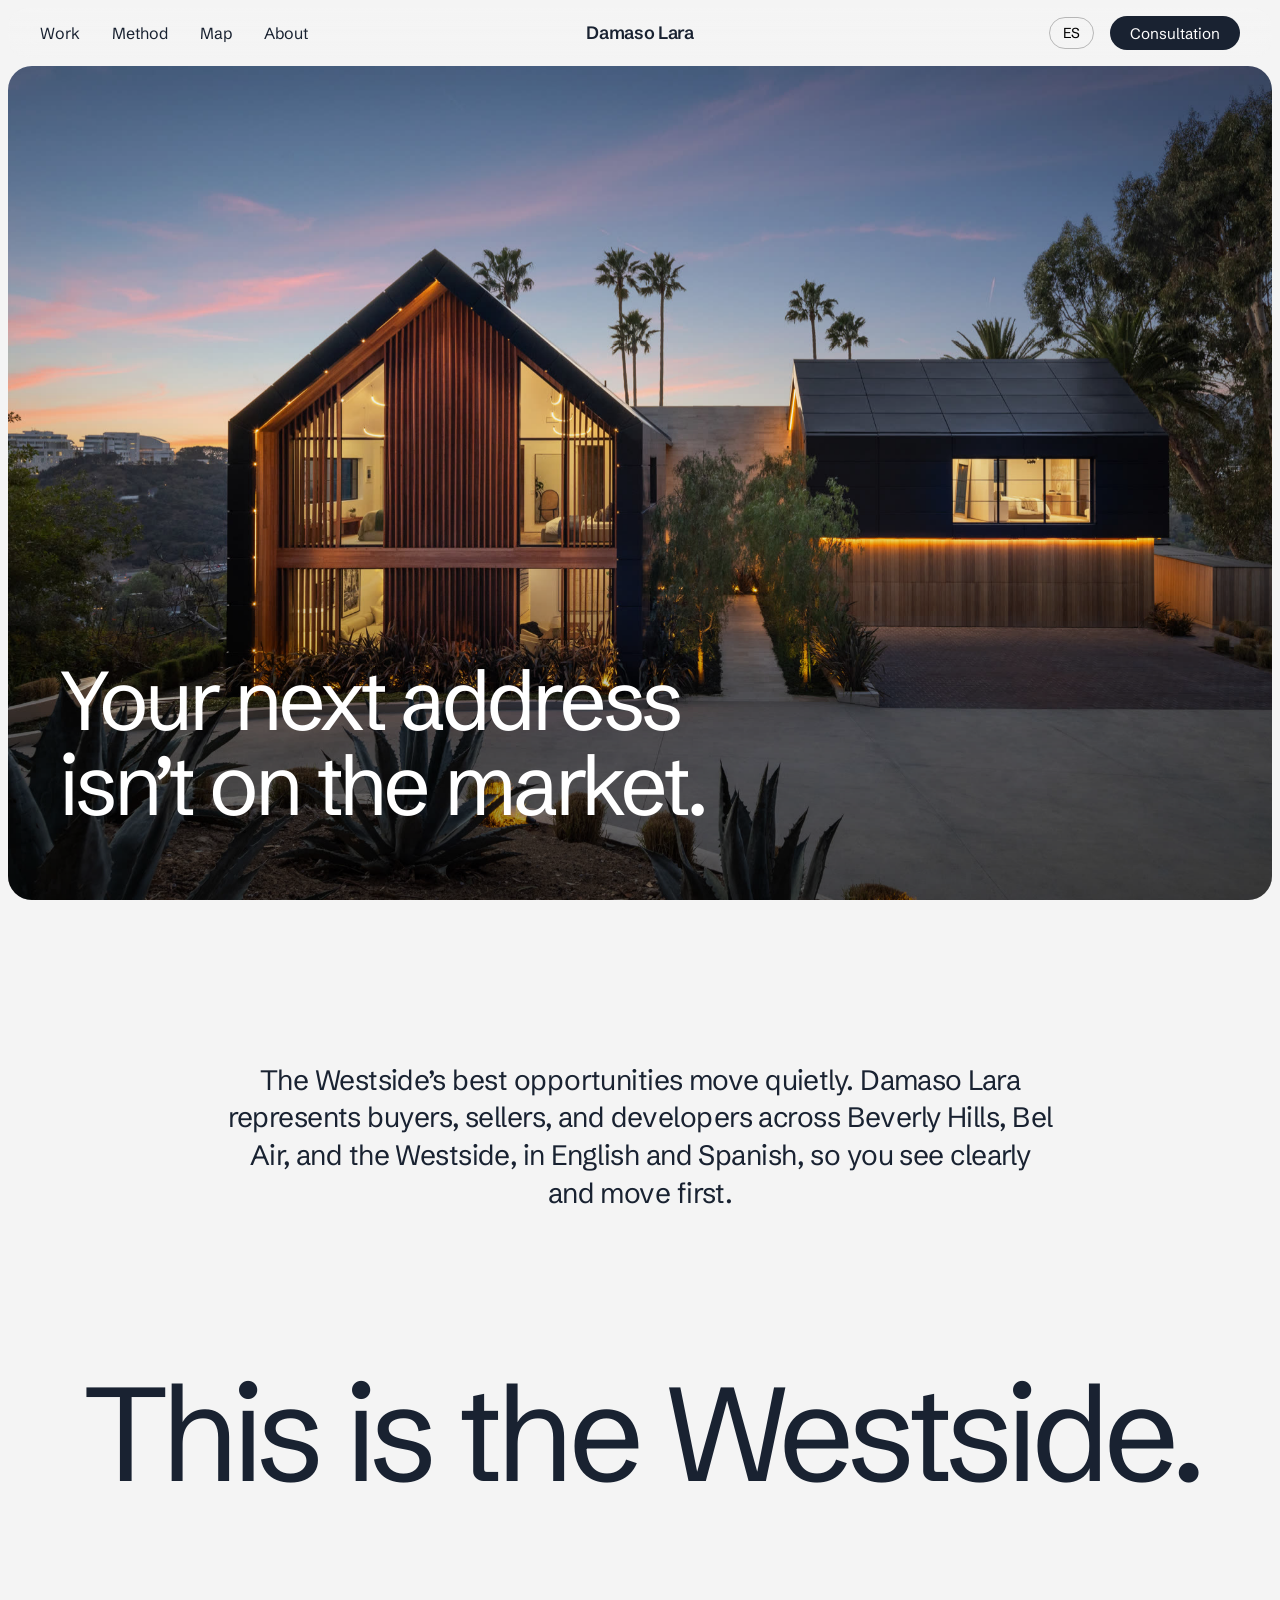
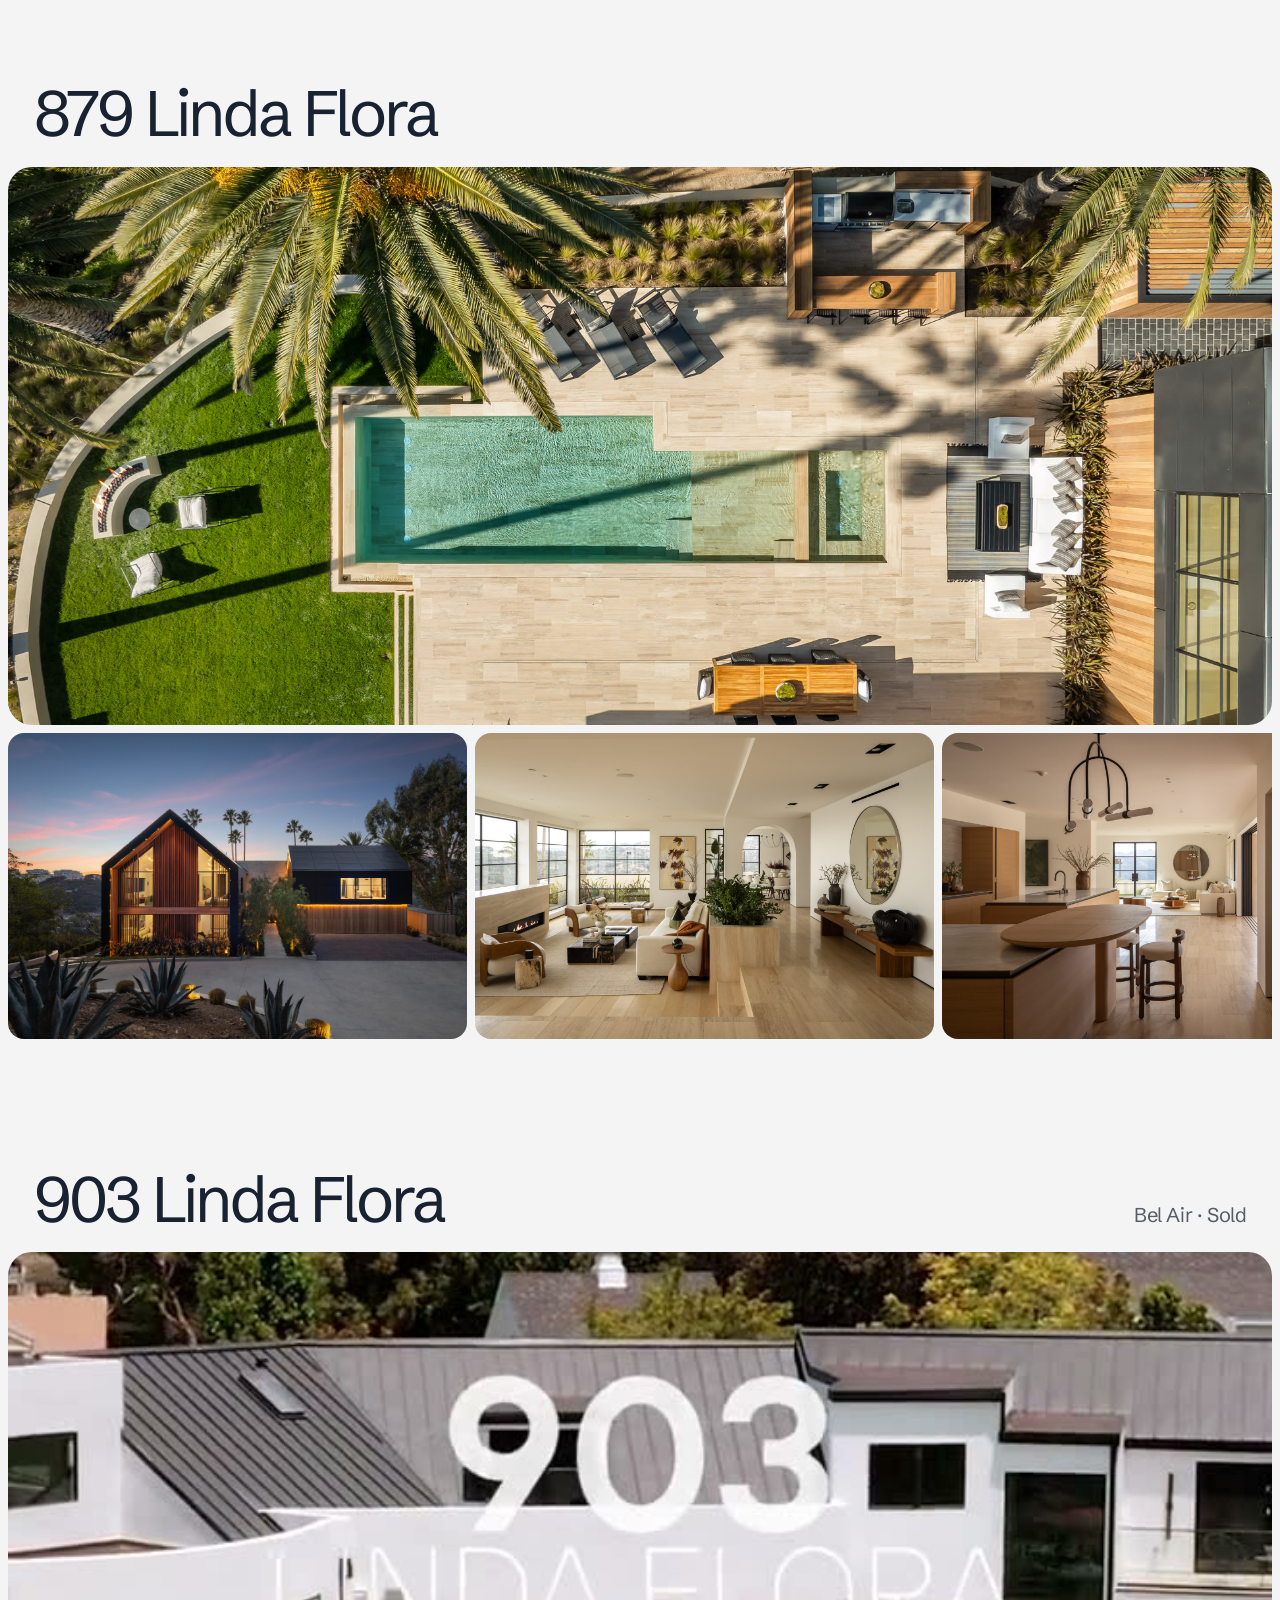
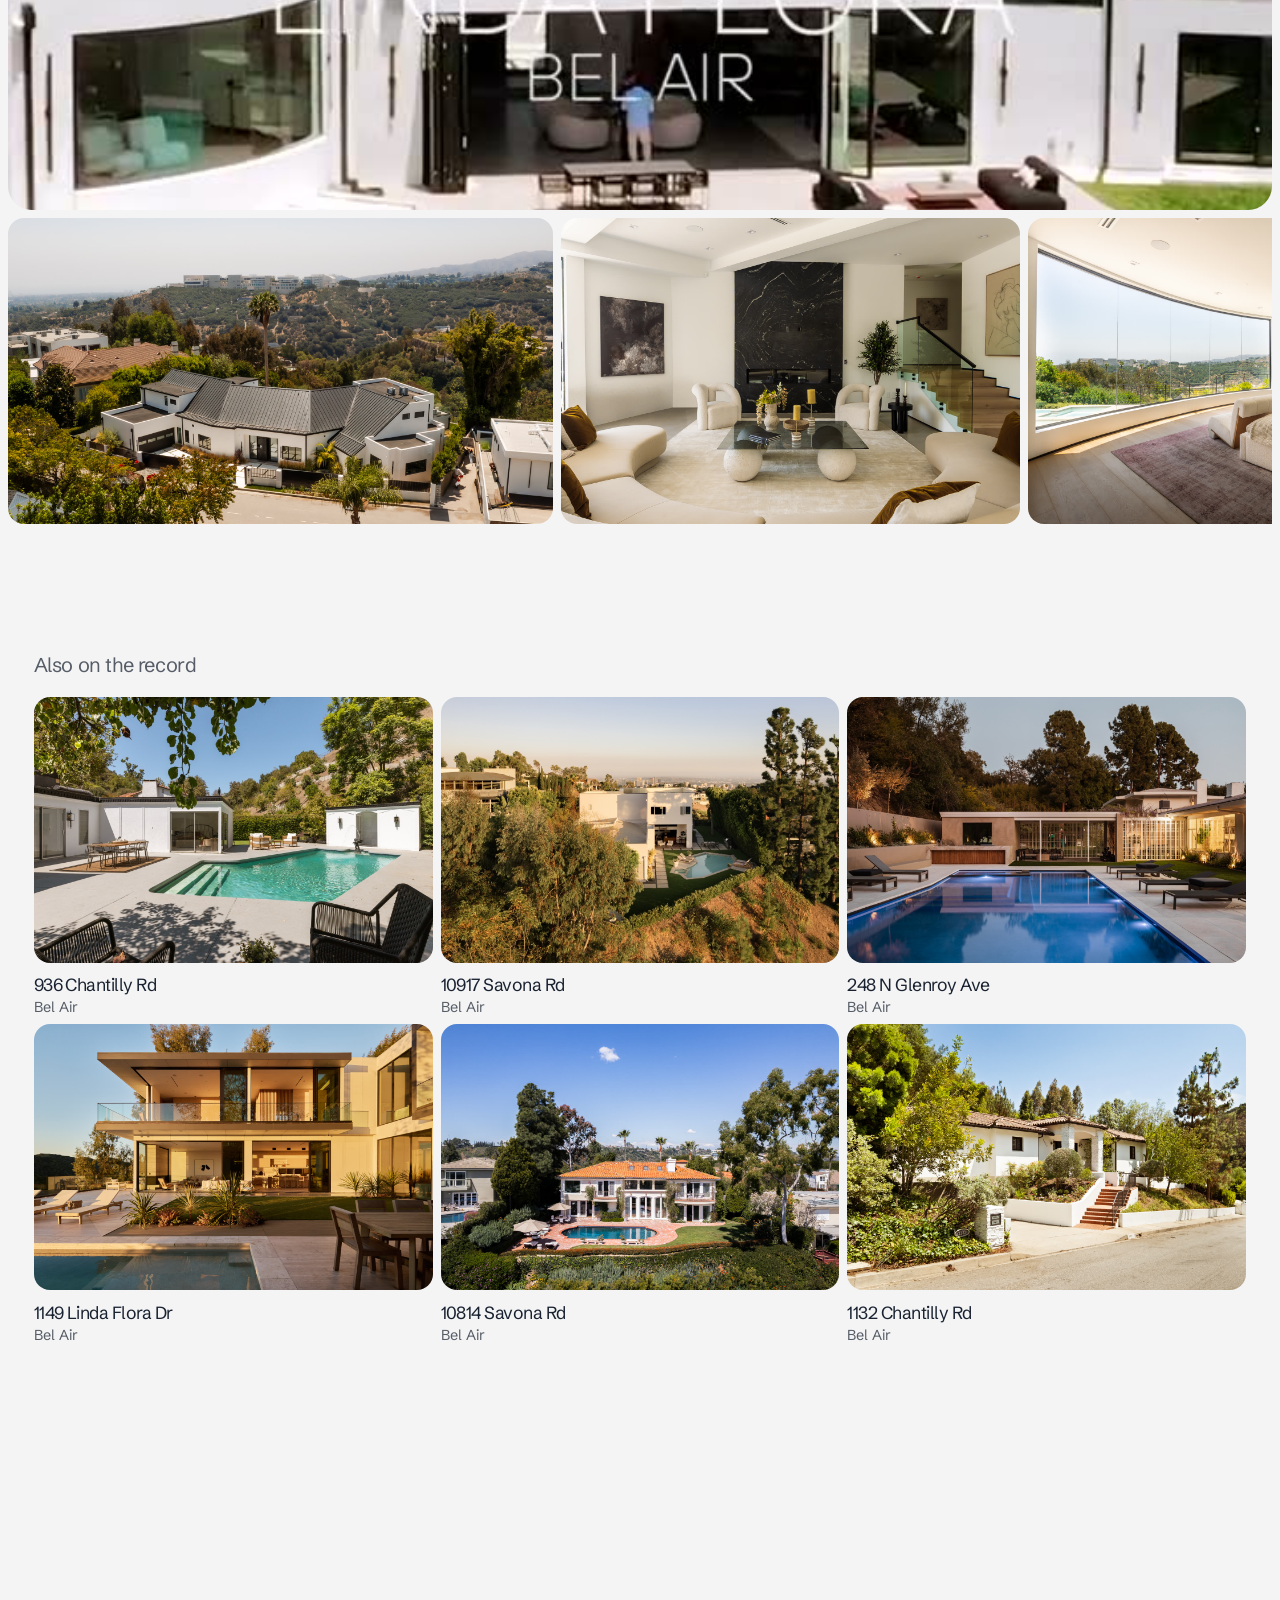
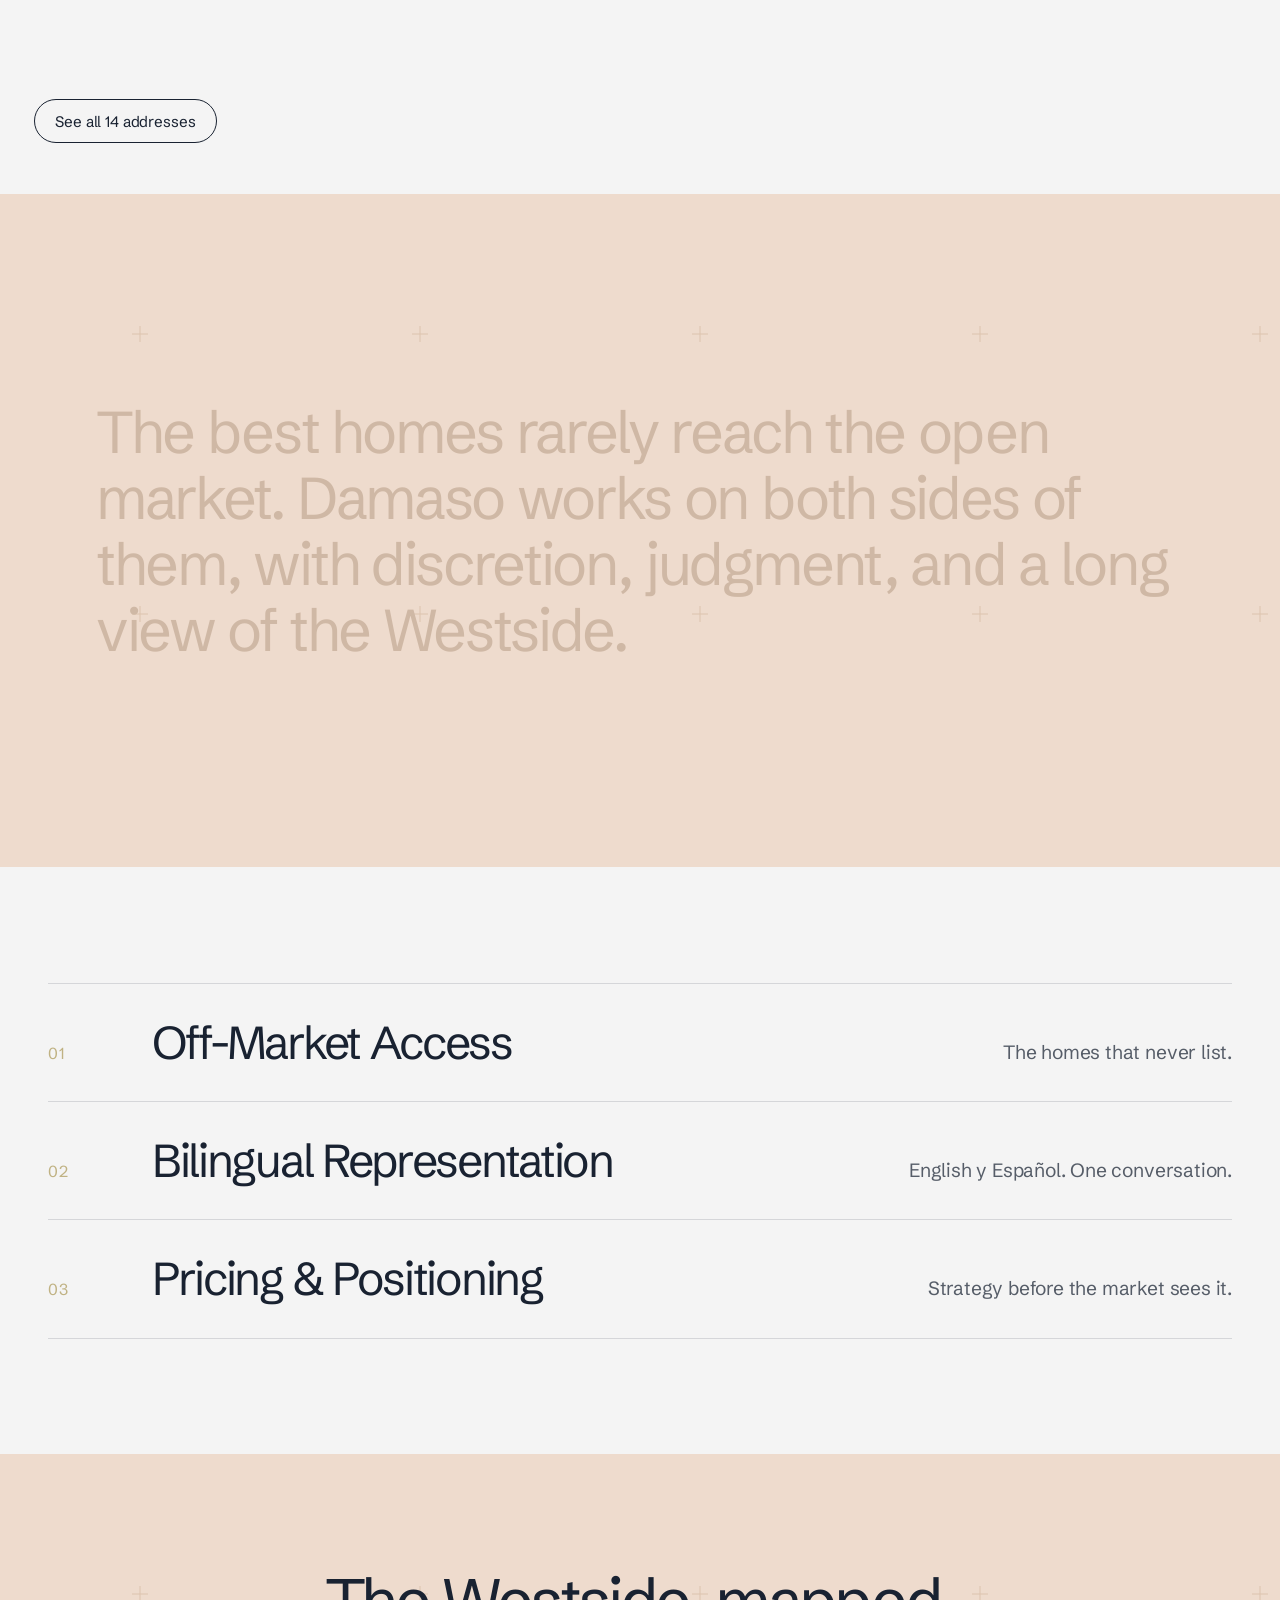
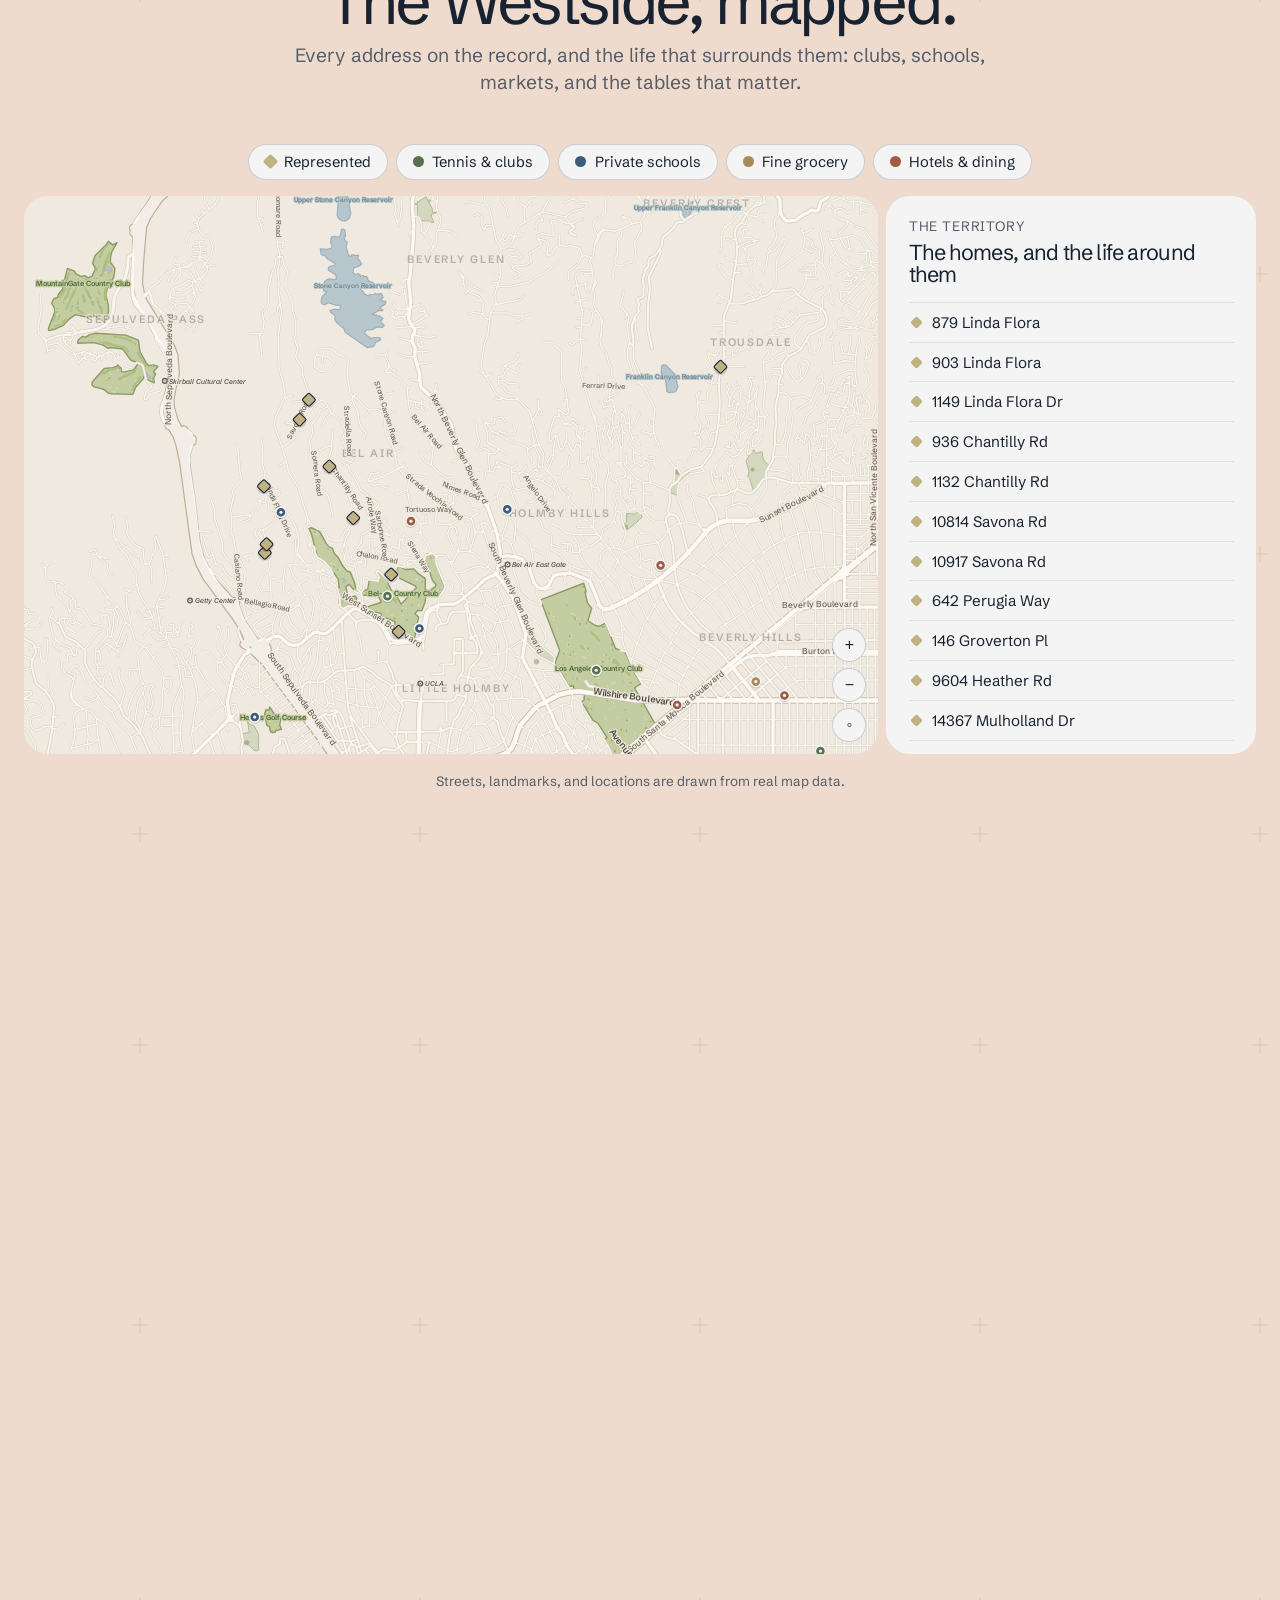
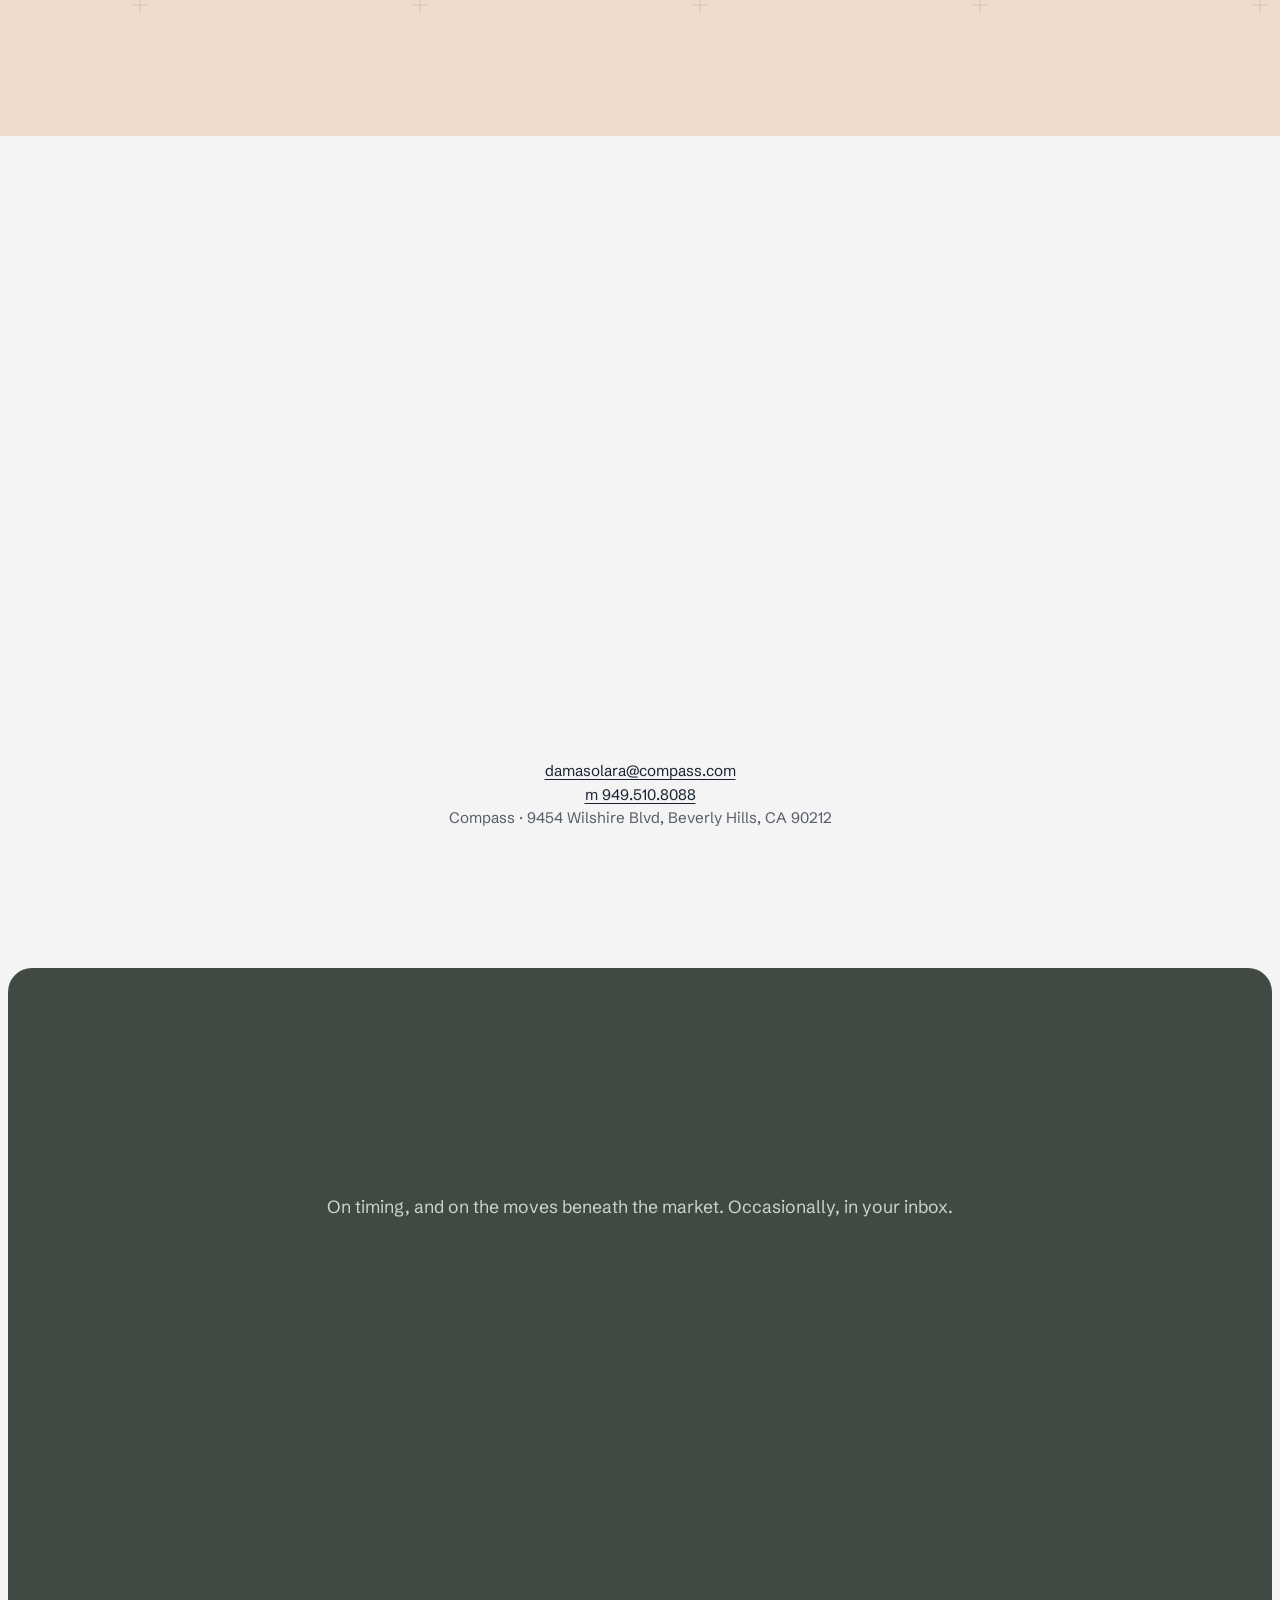
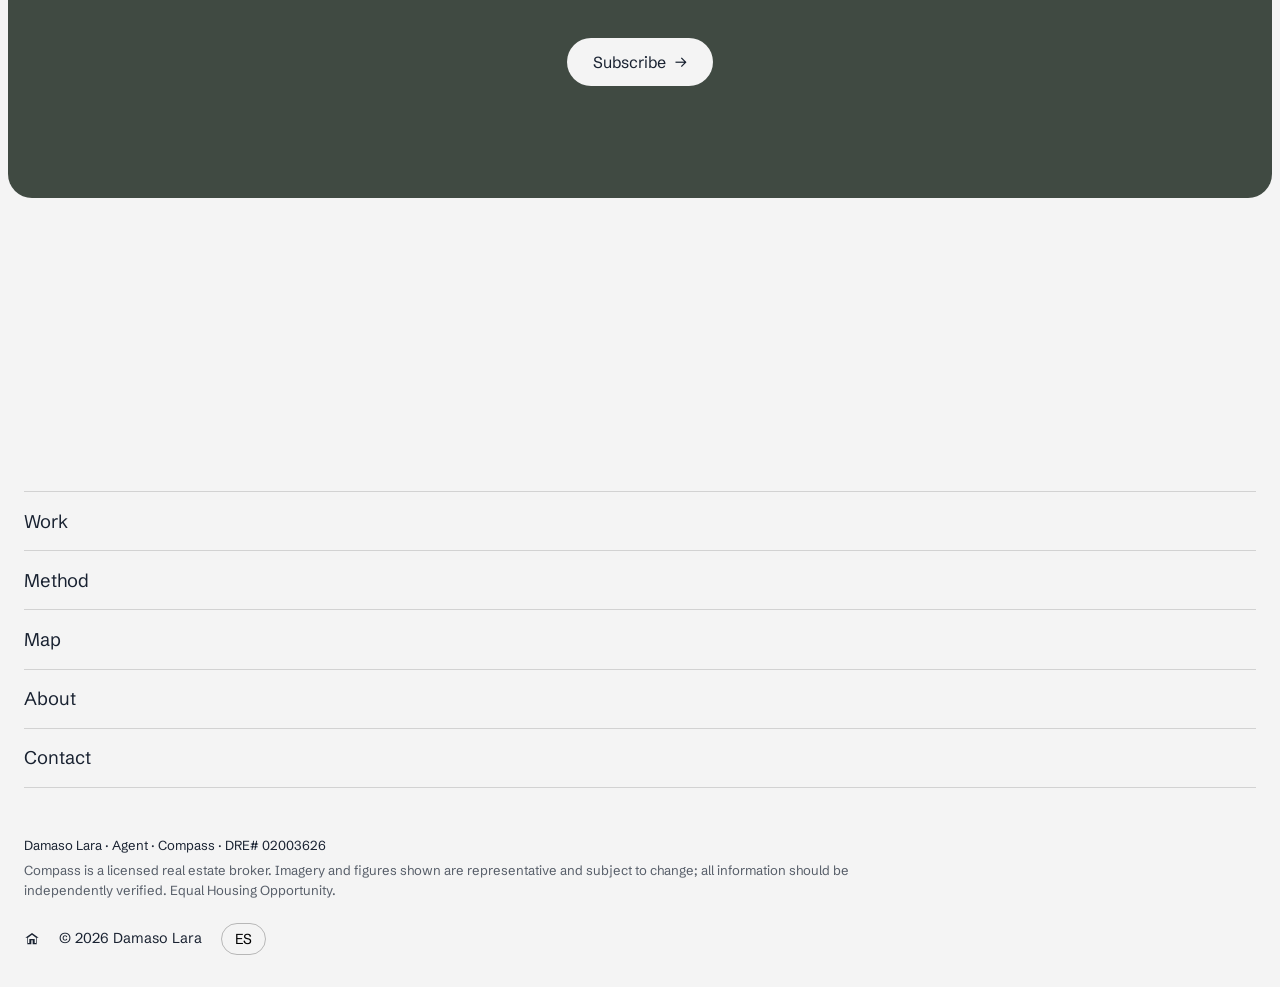
==== commit 3d7e0332: "On the Record: 3x3 grid, three new homes, and a "See all" list Damaso asked on the 09-29 call for hi" ====
--- a/index.html
+++ b/index.html
@@ -142,15 +142,35 @@
     <div class="folio">
       <p class="folio__head reveal" data-en="Also on the record" data-es="También en el registro">Also on the record</p>
       <div class="folio__grid">
+        <a class="folio__card reveal" href="#map" data-gallery="936-chantilly" data-idx="0"><figure><img src="images/936-chantilly.jpg" alt="936 Chantilly Road, pool and pavilion under the canyon" loading="lazy"></figure><h4>936 Chantilly Rd</h4><p><span data-en="Bel Air" data-es="Bel Air">Bel Air</span></p></a>
+        <a class="folio__card reveal" href="#map" data-gallery="10917-savona" data-idx="0"><figure><img src="images/10917-savona.jpg" alt="10917 Savona Road at sunset, above the city" loading="lazy"></figure><h4>10917 Savona Rd</h4><p><span data-en="Bel Air" data-es="Bel Air">Bel Air</span></p></a>
+        <a class="folio__card reveal" href="#map" data-gallery="248-glenroy" data-idx="0"><figure><img src="images/248-glenroy.jpg" alt="248 North Glenroy Avenue, pool and pavilion at twilight" loading="lazy"></figure><h4>248 N Glenroy Ave</h4><p><span data-en="Bel Air" data-es="Bel Air">Bel Air</span></p></a>
         <a class="folio__card reveal" href="#map" data-gallery="1149-lindaflora" data-idx="0"><figure><img src="images/1149-lindaflora.jpg" alt="1149 Linda Flora Drive at twilight" loading="lazy"></figure><h4>1149 Linda Flora Dr</h4><p><span data-en="Bel Air" data-es="Bel Air">Bel Air</span></p></a>
         <a class="folio__card reveal" href="#map" data-gallery="10814-savona" data-idx="0"><figure><img src="images/10814-savona.jpg" alt="10814 Savona Road, a Mediterranean estate with pool" loading="lazy"></figure><h4>10814 Savona Rd</h4><p><span data-en="Bel Air" data-es="Bel Air">Bel Air</span></p></a>
         <a class="folio__card reveal" href="#map" data-gallery="1132-chantilly" data-idx="0"><figure><img src="images/1132-chantilly.jpg" alt="1132 Chantilly Road, Spanish revival exterior" loading="lazy"></figure><h4>1132 Chantilly Rd</h4><p><span data-en="Bel Air" data-es="Bel Air">Bel Air</span></p></a>
         <a class="folio__card reveal" href="#map" data-gallery="14367-mulholland" data-idx="0"><figure><img src="images/14367-mulholland.jpg" alt="14367 Mulholland Drive, a ranch house with pool and canyon views" loading="lazy"></figure><h4>14367 Mulholland Dr</h4><p><span data-en="Bel Air" data-es="Bel Air">Bel Air</span></p></a>
         <a class="folio__card reveal" href="#map" data-gallery="9604-heather" data-idx="0"><figure><img src="images/9604-heather.jpg" alt="9604 Heather Road, aerial with tennis court" loading="lazy"></figure><h4>9604 Heather Rd</h4><p><span data-en="Beverly Hills" data-es="Beverly Hills">Beverly Hills</span></p></a>
         <a class="folio__card reveal" href="#map" data-gallery="15415-milldale" data-idx="0"><figure><img src="images/15415-milldale.jpg" alt="15415 Milldale Drive at twilight" loading="lazy"></figure><h4>15415 Milldale Dr</h4><p><span data-en="Bel Air" data-es="Bel Air">Bel Air</span></p></a>
-        <a class="folio__card reveal" href="#map" data-gallery="146-groverton" data-idx="0"><figure><img src="images/146-groverton-bacc.jpg" alt="Bel-Air Country Club fairways below the estates of Bel Air" loading="lazy"></figure><h4>146 Groverton Pl</h4><p><span data-en="Bel Air · Development" data-es="Bel Air · Desarrollo">Bel Air · Development</span></p></a>
-        <a class="folio__card reveal" href="#map" data-gallery="6020-lido" data-idx="0"><figure><img src="images/6020-lido.jpg" alt="6020 Lido Lane, waterfront Mediterranean in Long Beach" loading="lazy"></figure><h4>6020 Lido Ln</h4><p><span data-en="Long Beach" data-es="Long Beach">Long Beach</span></p></a>
-      </div>
+      </div>
+      <details class="folio__all">
+        <summary><span class="folio__more" data-en="See all 14 addresses" data-es="Ver las 14 direcciones">See all 14 addresses</span><span class="folio__less" data-en="Show less" data-es="Ver menos">Show less</span></summary>
+        <ul class="folio__list">
+          <li><a href="#map" data-gallery="879" data-idx="0"><span class="folio__addr">879 Linda Flora</span><span class="folio__meta" data-en="Bel Air · Sold" data-es="Bel Air · Vendida">Bel Air · Sold</span></a></li>
+          <li><a href="#map" data-gallery="903" data-idx="0"><span class="folio__addr">903 Linda Flora</span><span class="folio__meta" data-en="Bel Air · Sold" data-es="Bel Air · Vendida">Bel Air · Sold</span></a></li>
+          <li><a href="#map" data-gallery="936-chantilly" data-idx="0"><span class="folio__addr">936 Chantilly Rd</span><span class="folio__meta" data-en="Bel Air · Represented" data-es="Bel Air · Representada">Bel Air · Represented</span></a></li>
+          <li><a href="#map" data-gallery="10917-savona" data-idx="0"><span class="folio__addr">10917 Savona Rd</span><span class="folio__meta" data-en="Bel Air · Represented" data-es="Bel Air · Representada">Bel Air · Represented</span></a></li>
+          <li><a href="#map" data-gallery="248-glenroy" data-idx="0"><span class="folio__addr">248 N Glenroy Ave</span><span class="folio__meta" data-en="Bel Air · Represented" data-es="Bel Air · Representada">Bel Air · Represented</span></a></li>
+          <li><a href="#map" data-gallery="1149-lindaflora" data-idx="0"><span class="folio__addr">1149 Linda Flora Dr</span><span class="folio__meta" data-en="Bel Air · Represented" data-es="Bel Air · Representada">Bel Air · Represented</span></a></li>
+          <li><a href="#map" data-gallery="10814-savona" data-idx="0"><span class="folio__addr">10814 Savona Rd</span><span class="folio__meta" data-en="Bel Air · Represented" data-es="Bel Air · Representada">Bel Air · Represented</span></a></li>
+          <li><a href="#map" data-gallery="1132-chantilly" data-idx="0"><span class="folio__addr">1132 Chantilly Rd</span><span class="folio__meta" data-en="Bel Air · Represented" data-es="Bel Air · Representada">Bel Air · Represented</span></a></li>
+          <li><a href="#map" data-gallery="14367-mulholland" data-idx="0"><span class="folio__addr">14367 Mulholland Dr</span><span class="folio__meta" data-en="Bel Air · Represented" data-es="Bel Air · Representada">Bel Air · Represented</span></a></li>
+          <li><a href="#map" data-gallery="15415-milldale" data-idx="0"><span class="folio__addr">15415 Milldale Dr</span><span class="folio__meta" data-en="Bel Air · Represented" data-es="Bel Air · Representada">Bel Air · Represented</span></a></li>
+          <li><span class="folio__row"><span class="folio__addr">642 Perugia Way</span><span class="folio__meta" data-en="Bel Air · Represented" data-es="Bel Air · Representada">Bel Air · Represented</span></span></li>
+          <li><a href="#map" data-gallery="146-groverton" data-idx="0"><span class="folio__addr">146 Groverton Pl</span><span class="folio__meta" data-en="Bel Air · Development" data-es="Bel Air · Desarrollo">Bel Air · Development</span></a></li>
+          <li><a href="#map" data-gallery="9604-heather" data-idx="0"><span class="folio__addr">9604 Heather Rd</span><span class="folio__meta" data-en="Beverly Hills · Represented" data-es="Beverly Hills · Representada">Beverly Hills · Represented</span></a></li>
+          <li><a href="#map" data-gallery="6020-lido" data-idx="0"><span class="folio__addr">6020 Lido Ln</span><span class="folio__meta" data-en="Long Beach · Represented" data-es="Long Beach · Representada">Long Beach · Represented</span></a></li>
+        </ul>
+      </details>
     </div>
   </section>
 
--- a/css/style.css
+++ b/css/style.css
@@ -408,10 +408,10 @@
   border-radius: var(--radius);
   background: var(--olive);
   color: #fff;
-  padding: clamp(4rem, 9vw, 7rem) var(--gutter);
+  padding: clamp(4rem, 9vw, 7rem) clamp(1.5rem, 5vw, 4rem);
 }
 .news__inner {
-  max-width: 40rem;
+  max-width: 84rem;
   margin: 0 auto;
   text-align: center;
   display: flex;
@@ -420,14 +420,13 @@
   gap: 1.4rem;
 }
 .news h2 { font-size: clamp(2.2rem, 5vw, 4rem); }
-.news p { opacity: 0.75; font-size: 1.1rem; }
+.news p { opacity: 0.75; font-size: 1.1rem; max-width: 44rem; }
 .news__cards {
   display: grid;
   grid-template-columns: repeat(3, 1fr);
-  gap: 8px;
+  gap: clamp(10px, 1.4vw, 18px);
   width: 100%;
-  max-width: 62rem;
-  margin: 0.6rem 0;
+  margin: 0.9rem 0 0.4rem;
   text-align: left;
 }
 .newscard {
@@ -507,7 +506,7 @@
 }
 .folio__grid {
   display: grid;
-  grid-template-columns: repeat(4, 1fr);
+  grid-template-columns: repeat(3, 1fr);
   gap: 8px;
 }
 .folio__card { display: block; }
@@ -518,7 +517,8 @@
 }
 .folio__card img {
   width: 100%;
-  height: clamp(160px, 22vh, 230px);
+  aspect-ratio: 3 / 2;
+  height: auto;
   object-fit: cover;
   transition: transform 0.8s var(--ease);
 }
@@ -536,6 +536,38 @@
   transition: background 0.3s;
 }
 .folio__card--text:hover { background: var(--cream-2); }
+
+/* "See all": every address as a quiet list, closed by default */
+.folio__all { margin-top: 1.75rem; }
+.folio__all summary {
+  list-style: none;
+  cursor: pointer;
+  display: inline-block;
+  padding: 0.7rem 1.3rem;
+  border: 1px solid currentColor;
+  border-radius: 999px;
+  font-size: 0.95rem;
+  letter-spacing: -0.01em;
+  transition: background 0.3s, color 0.3s;
+}
+.folio__all summary::-webkit-details-marker { display: none; }
+.folio__all summary:hover { background: var(--ink, #192231); color: var(--paper, #F4F4F4); }
+.folio__all summary:focus-visible { outline: 2px solid var(--gold, #C0B283); outline-offset: 3px; }
+.folio__less, .folio__all[open] .folio__more { display: none; }
+.folio__all[open] .folio__less { display: inline; }
+.folio__list { list-style: none; margin: 1.25rem 0 0; padding: 0; border-top: 1px solid rgba(25, 34, 49, 0.14); }
+.folio__list li { border-bottom: 1px solid rgba(25, 34, 49, 0.14); }
+.folio__list a, .folio__row {
+  display: flex;
+  justify-content: space-between;
+  align-items: baseline;
+  gap: 1rem;
+  padding: 0.95rem 0.25rem;
+}
+.folio__list a { transition: padding 0.3s var(--ease); }
+.folio__list a:hover { padding-left: 0.75rem; }
+.folio__addr { font-size: 1.1rem; letter-spacing: -0.03em; }
+.folio__meta { color: var(--grey); font-size: 0.9rem; text-align: right; }
 
 /* ---------- The Westside, mapped ---------- */
 
@@ -764,15 +796,22 @@
 /* ---------- Responsive ---------- */
 
 @media (max-width: 900px) {
-  .news__cards { grid-template-columns: 1fr; }
   .mrow { grid-template-columns: 3rem 1fr; }
   .mrow p { grid-column: 2; }
   .folio__grid { grid-template-columns: repeat(2, 1fr); }
+  .folio__card:nth-child(9) { display: none; } /* 2 columns: keep rows even; it stays in the full list */
   .wsmap__body { grid-template-columns: 1fr; }
   .wsmap__panel { max-height: 300px; }
   .about__grid { grid-template-columns: 1fr; }
   .about__photo { max-width: 420px; }
   .statement__giant { white-space: normal; }
+}
+
+/* Newsletter: stack to full-width text-only cards on phones */
+@media (max-width: 720px) {
+  .news__cards { grid-template-columns: 1fr; gap: 12px; }
+  .newscard__img { display: none; }
+  .newscard { padding: 1.2rem 1.3rem; }
 }
 
 @media (max-width: 760px) {
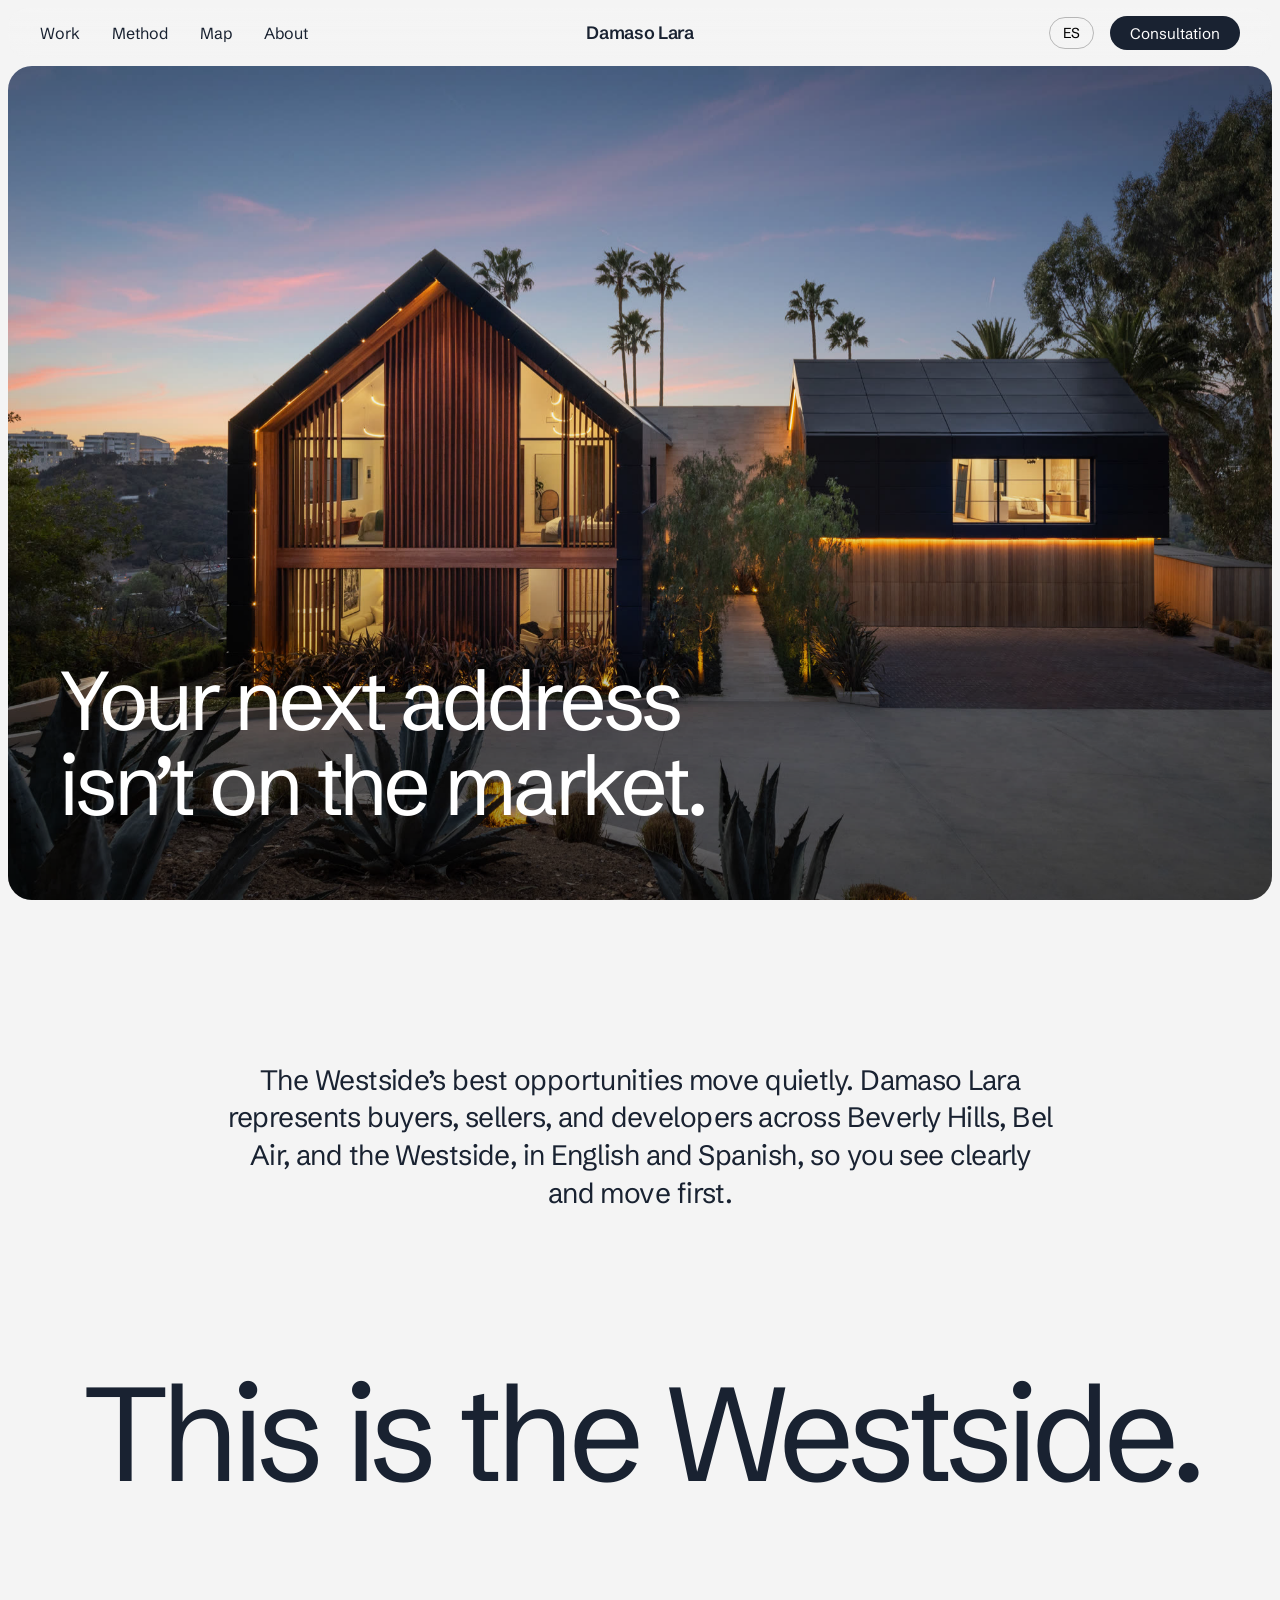
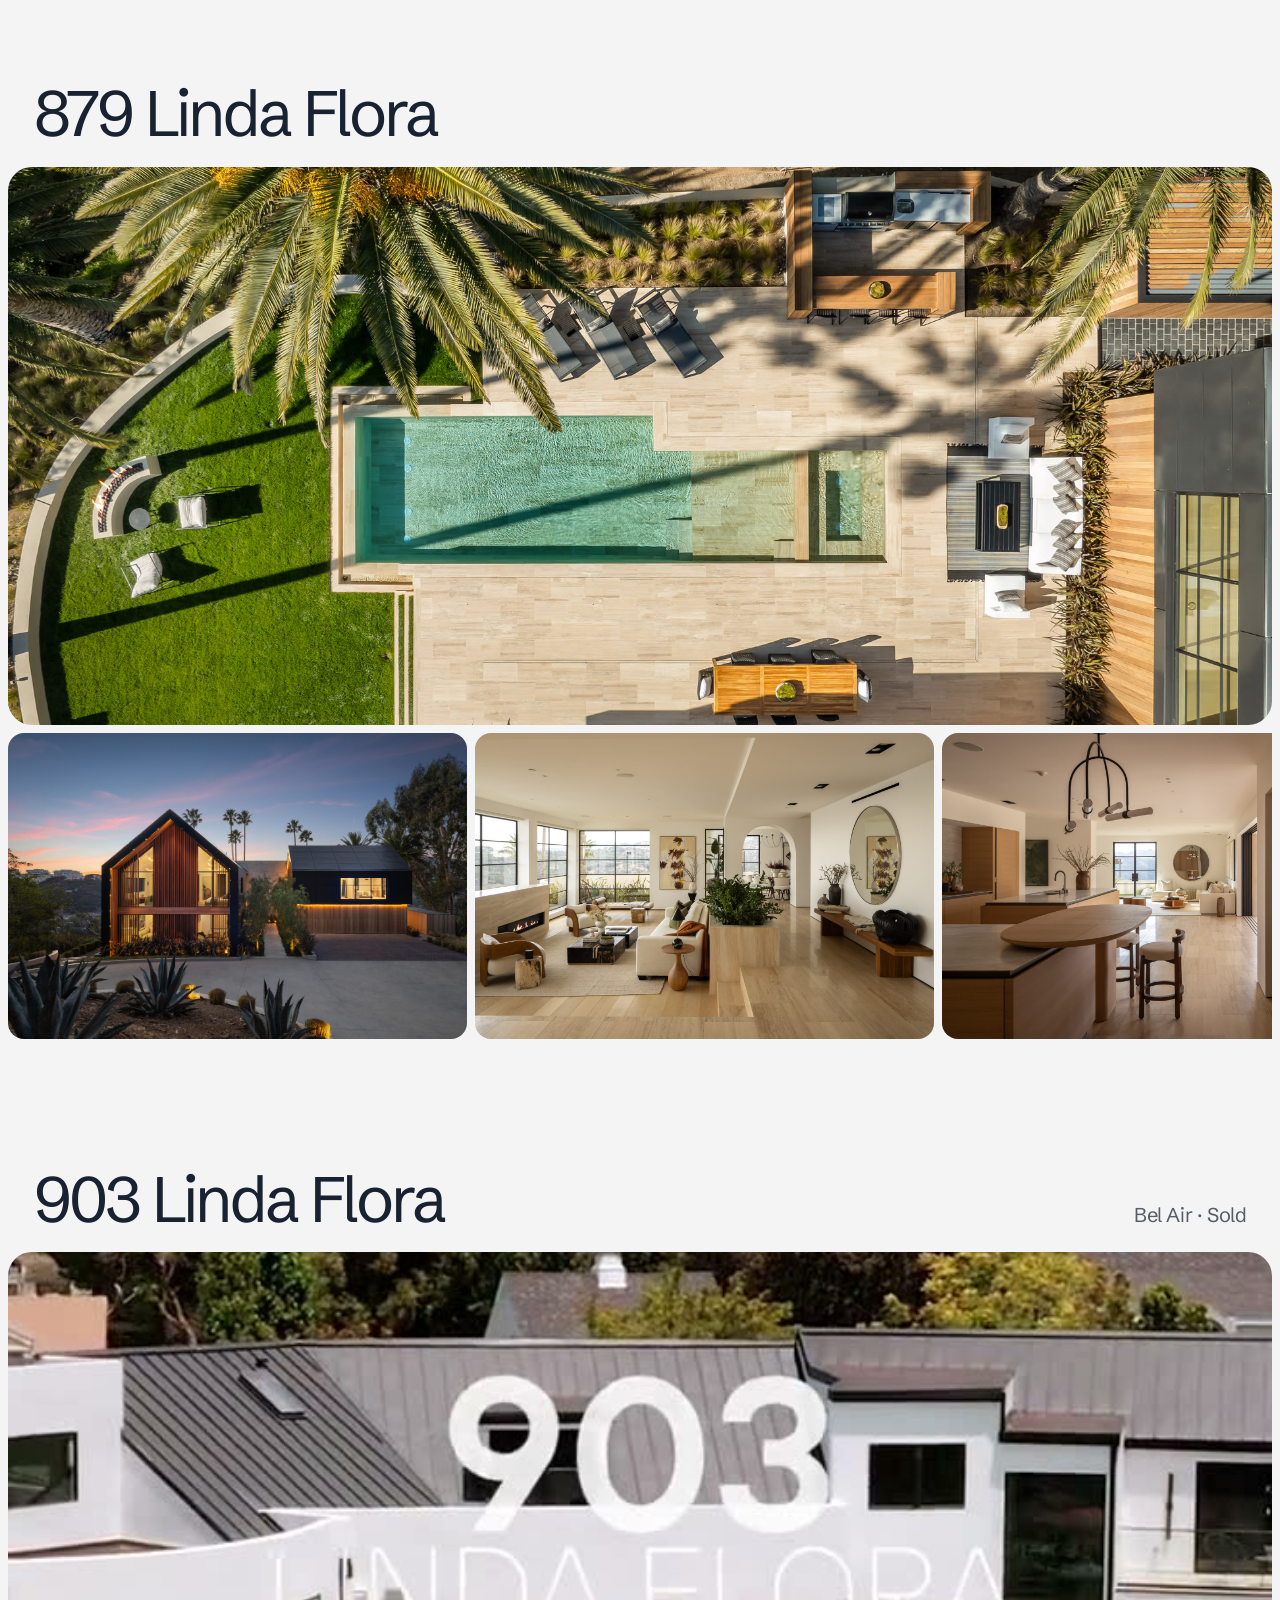
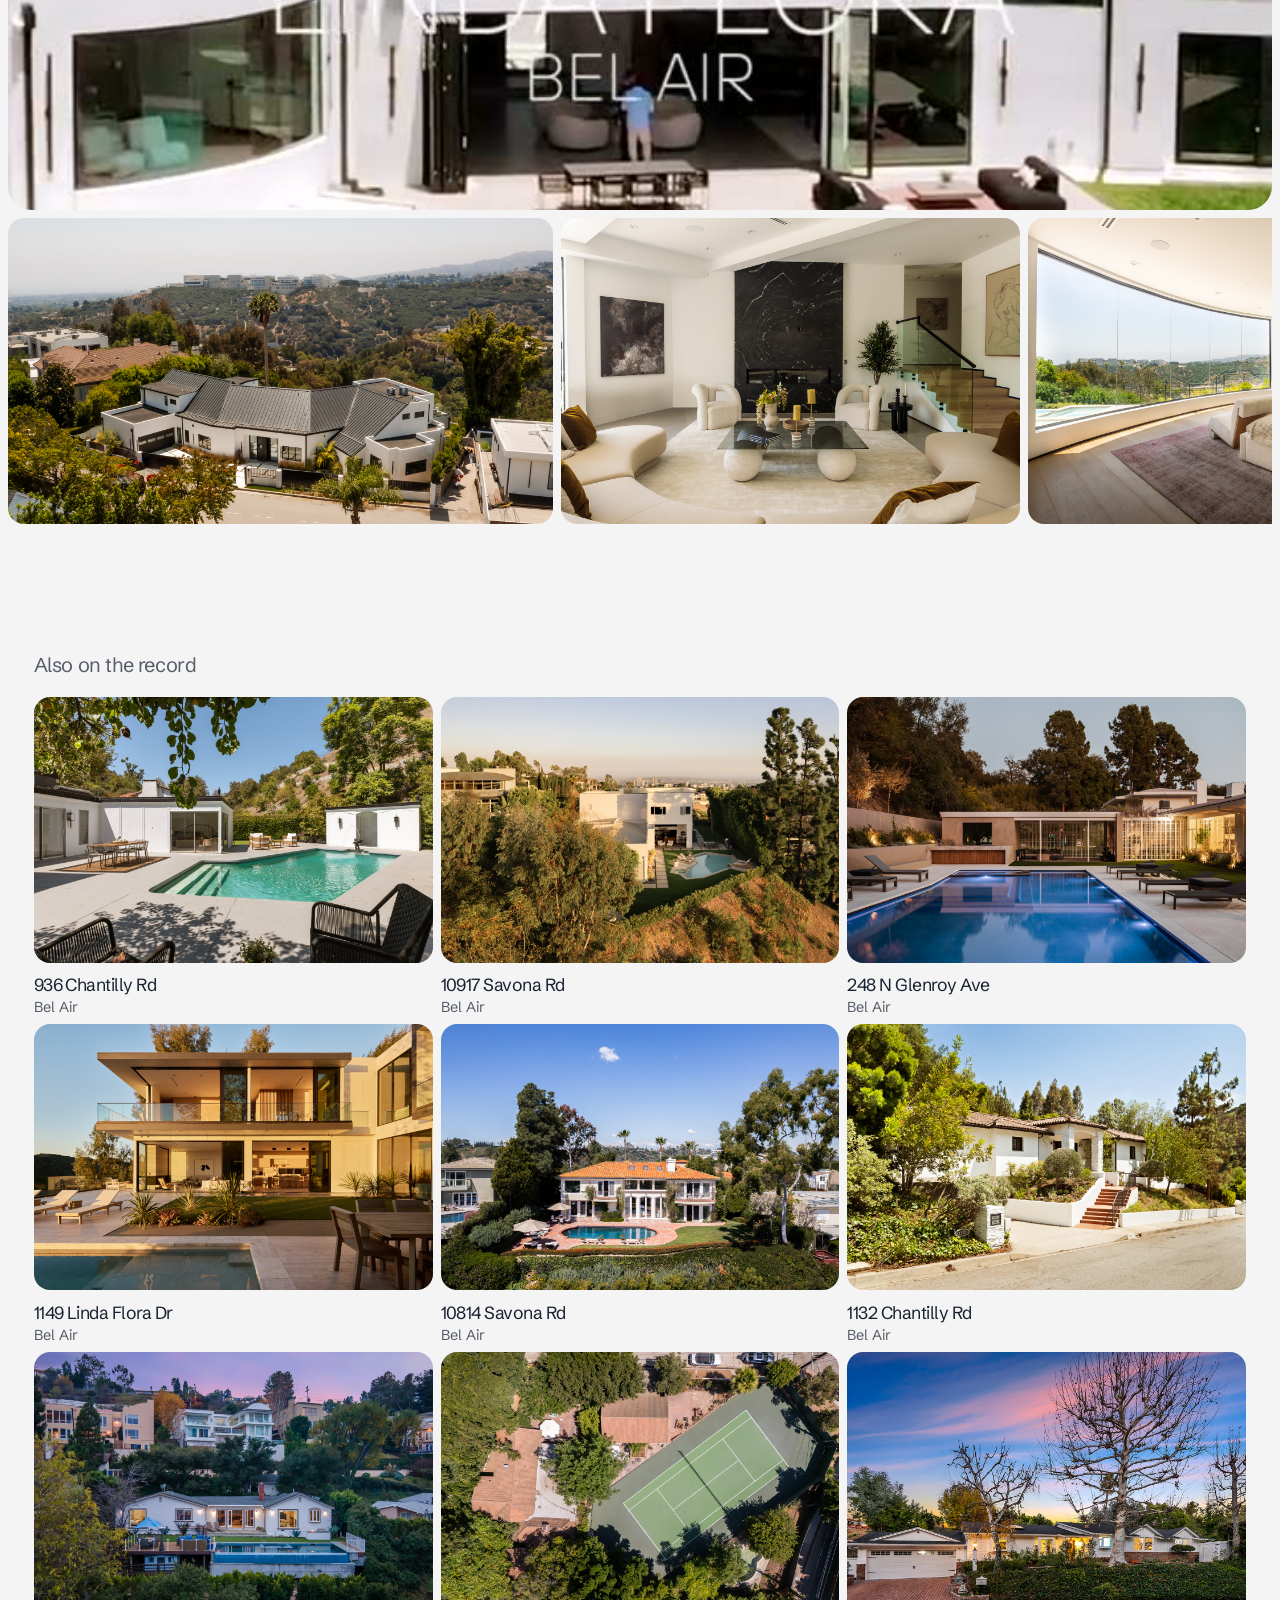
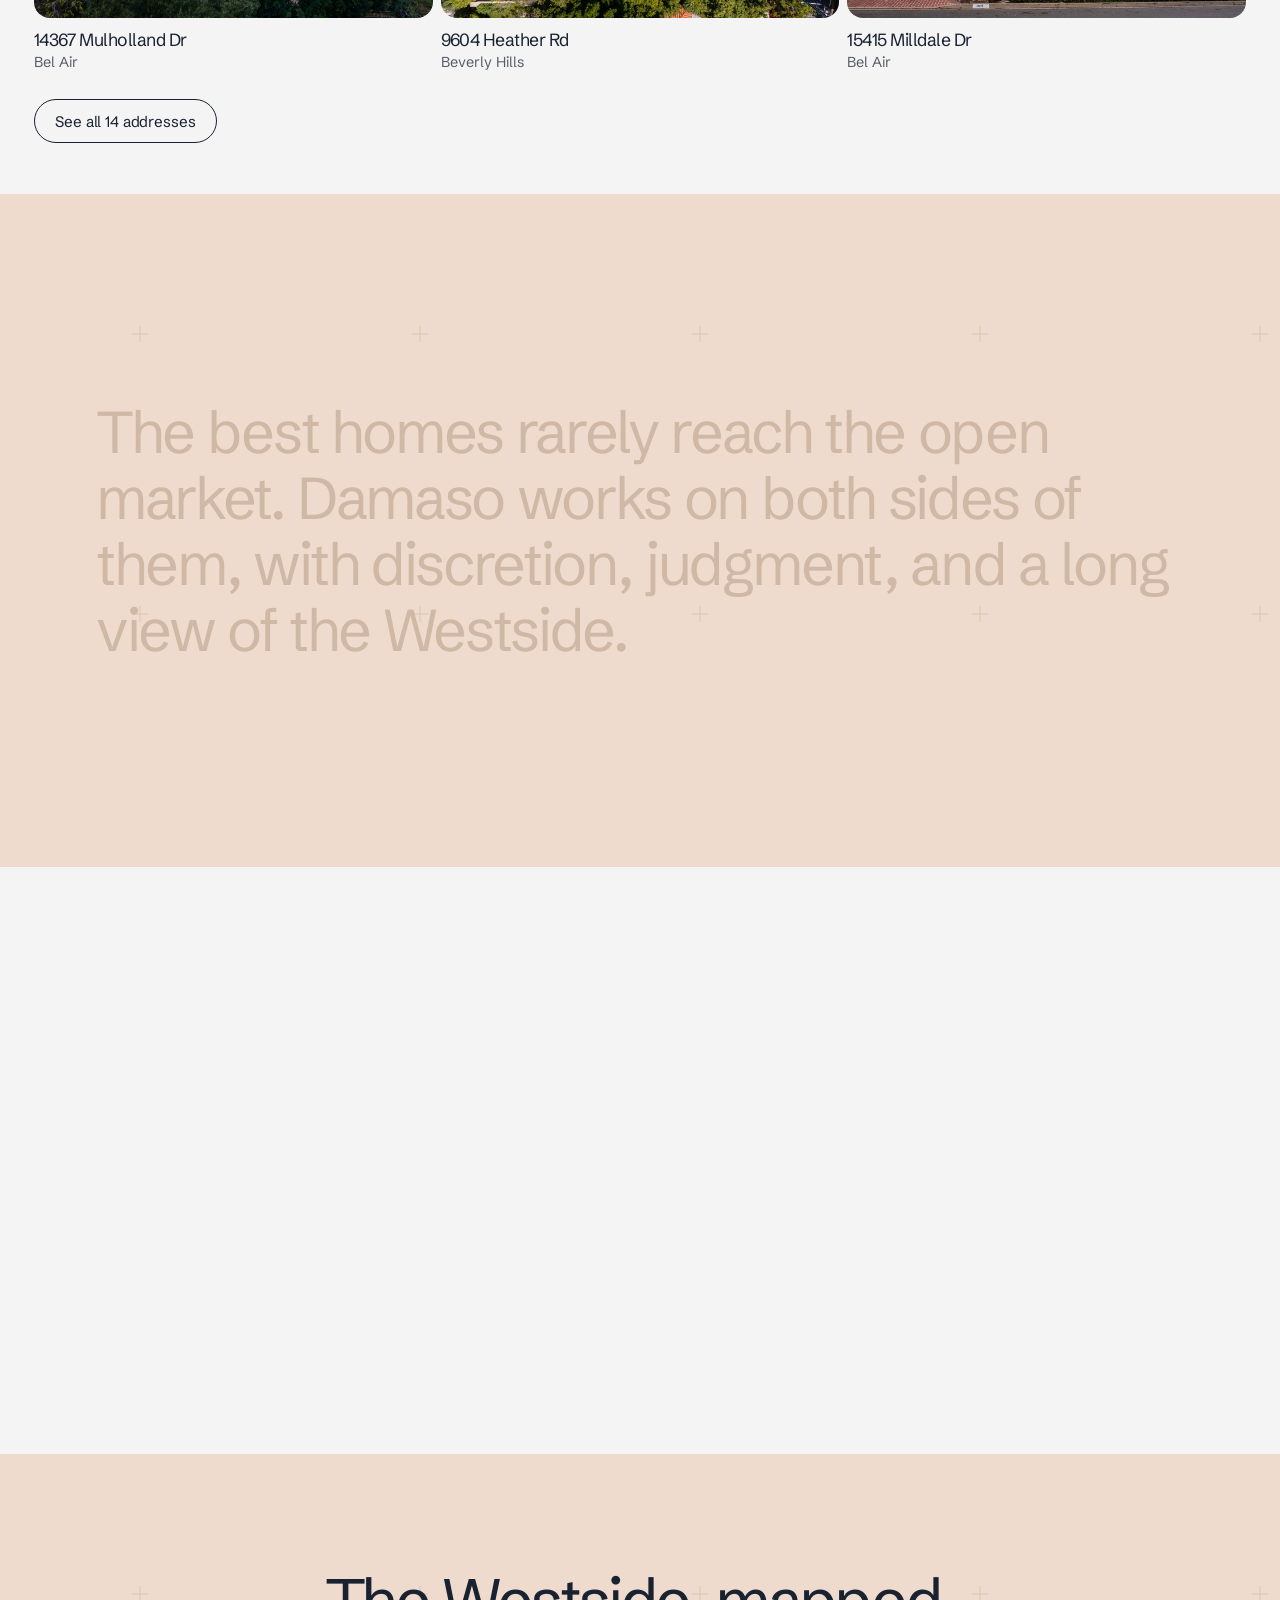
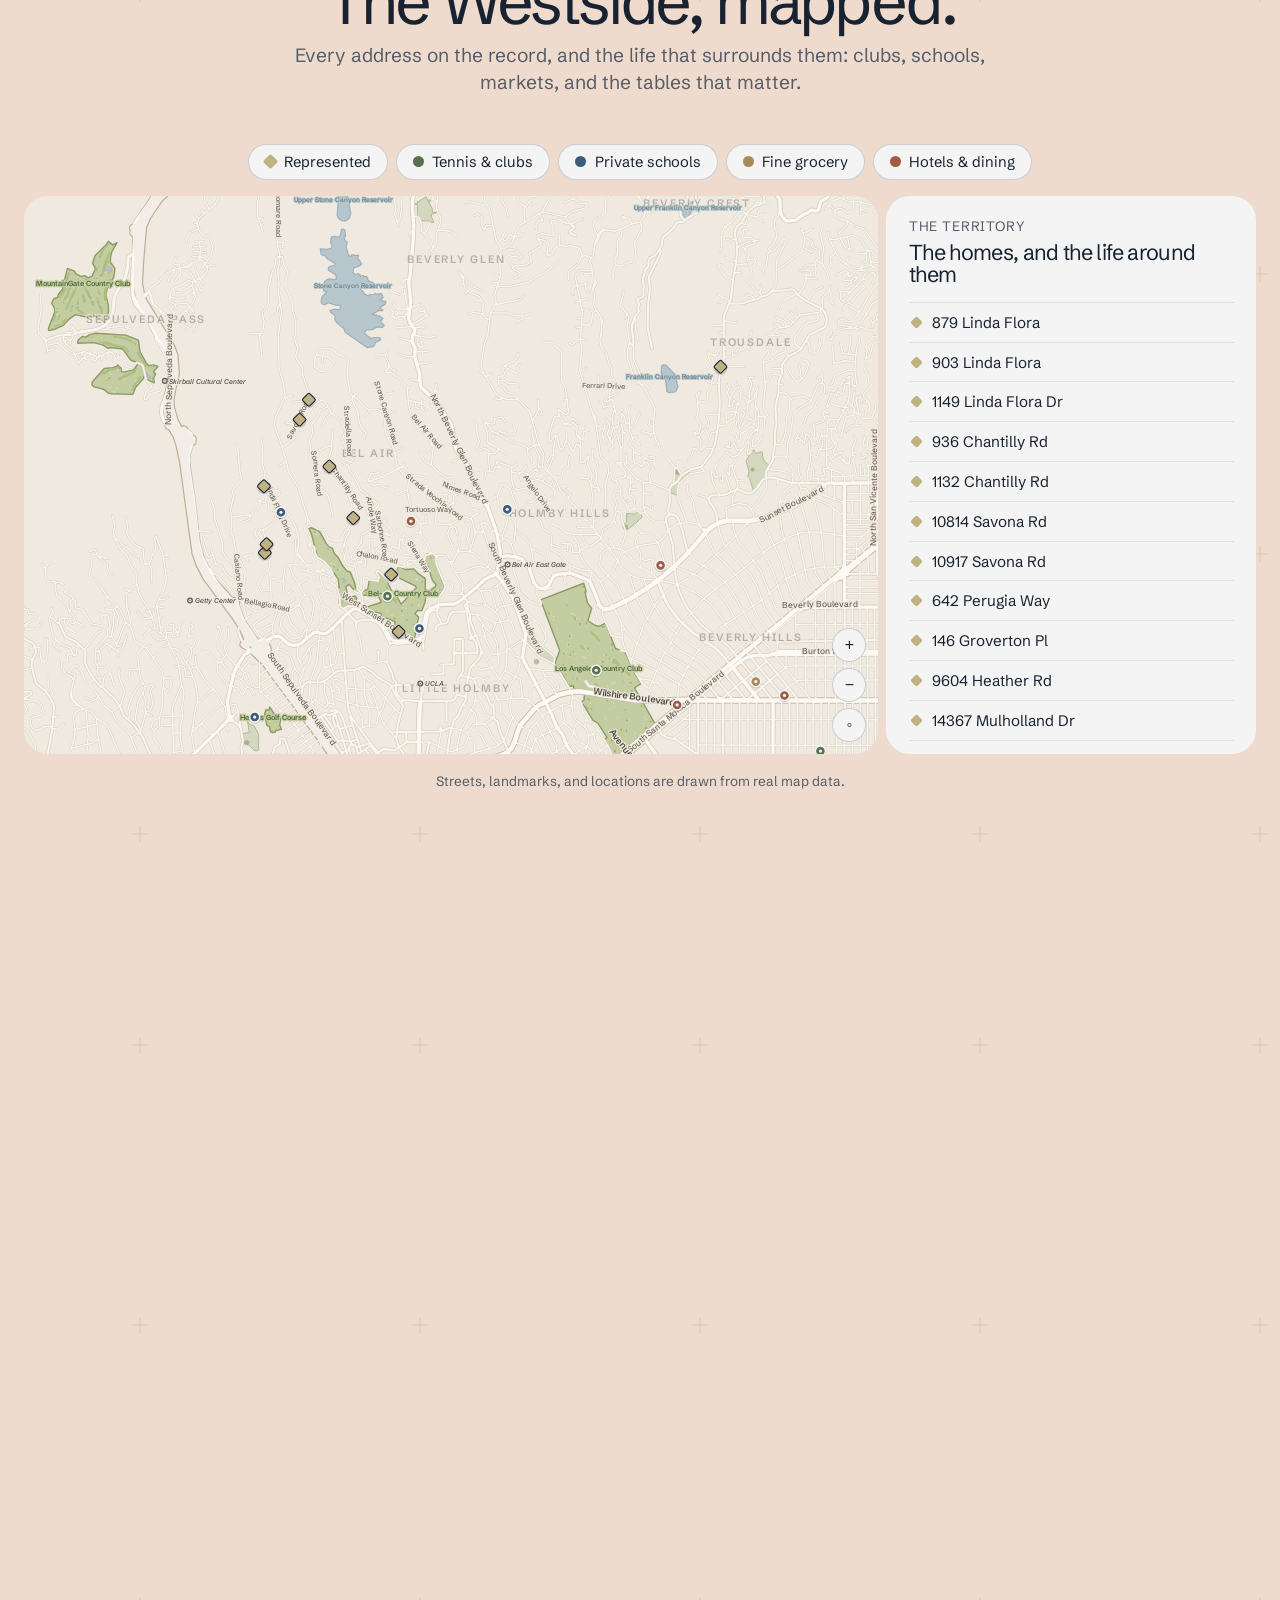
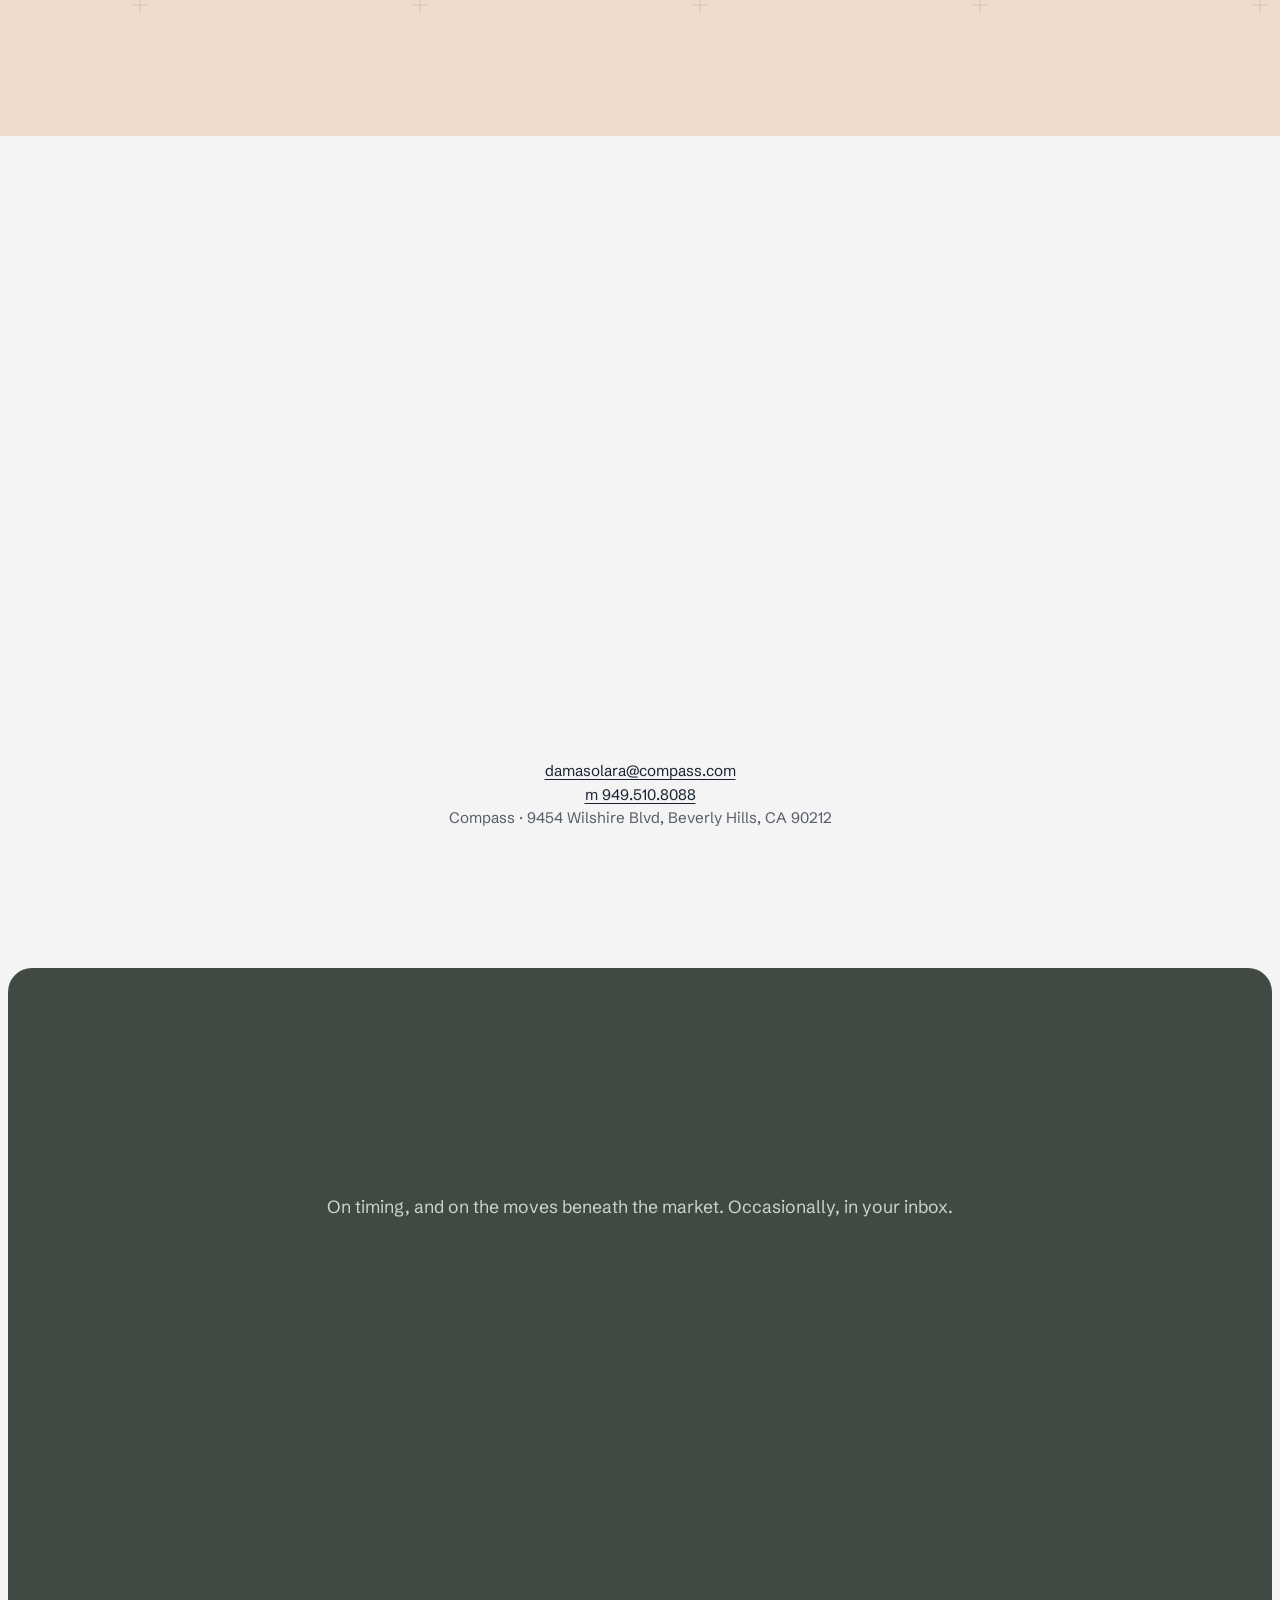
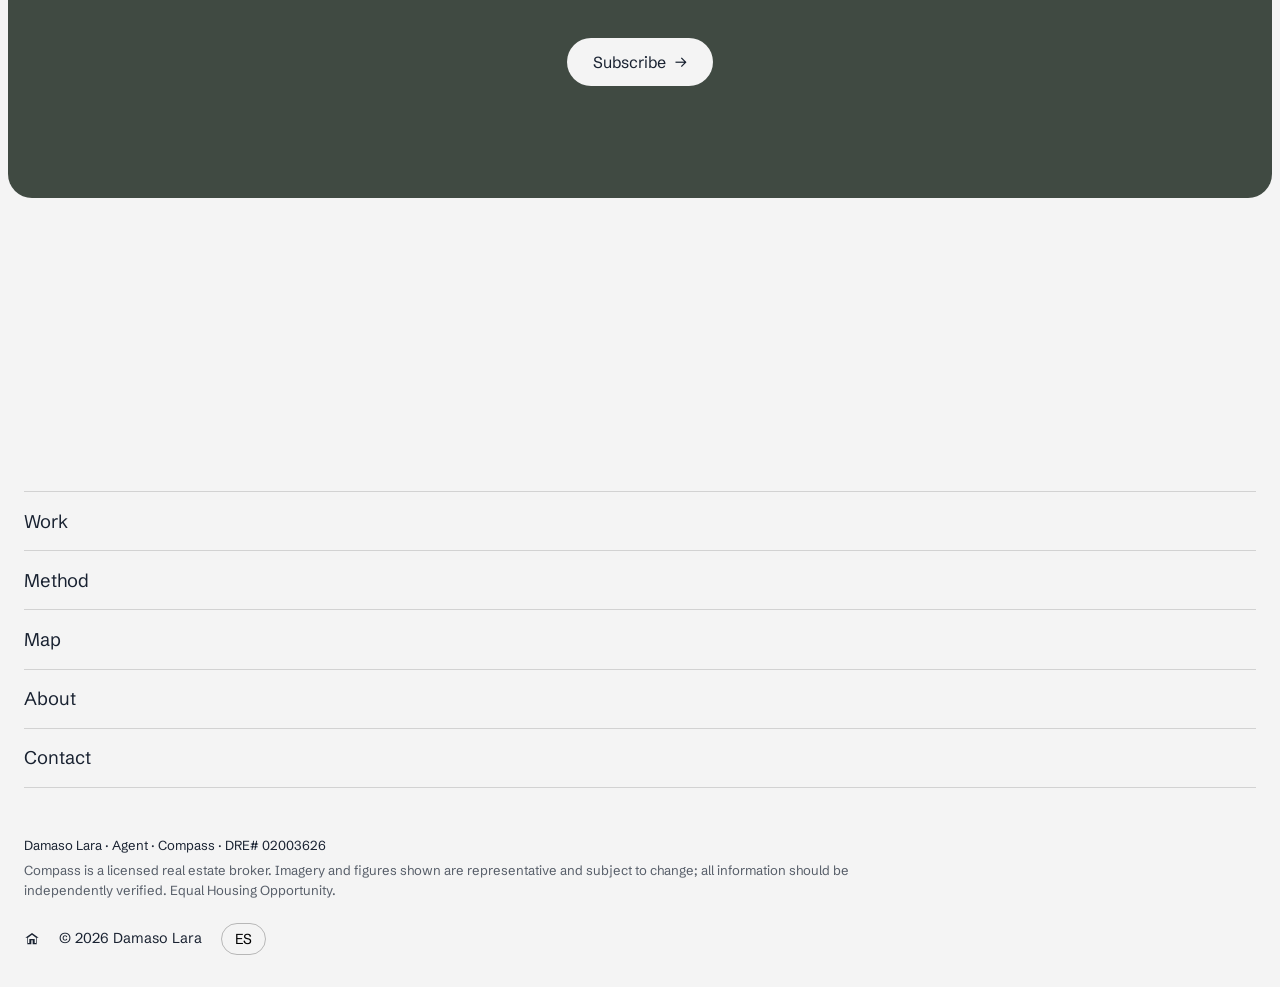
==== commit fbd5fc46: "Version the stylesheet and script so returning visitors get the new grid style.css is cached for 4 h" ====
--- a/index.html
+++ b/index.html
@@ -30,7 +30,7 @@
 <link rel="preconnect" href="https://fonts.googleapis.com">
 <link rel="preconnect" href="https://fonts.gstatic.com" crossorigin>
 <link href="https://fonts.googleapis.com/css2?family=Schibsted+Grotesk:ital,wght@0,400..900;1,400..900&display=swap" rel="stylesheet">
-<link rel="stylesheet" href="css/style.css">
+<link rel="stylesheet" href="css/style.css?v=20261021">
 <link rel="icon" href="data:image/svg+xml,<svg xmlns='http://www.w3.org/2000/svg' viewBox='0 0 100 100'><text y='.9em' font-size='90'>◆</text></svg>">
 </head>
 <body>
@@ -337,7 +337,7 @@
   <button class="lb__btn lb__next" id="lbNext" aria-label="Next">→</button>
 </div>
 
-<script src="js/main.js"></script>
+<script src="js/main.js?v=20261021"></script>
 <script src="js/mapdata.js" defer></script>
 <script src="js/map.js" defer></script>
 </body>
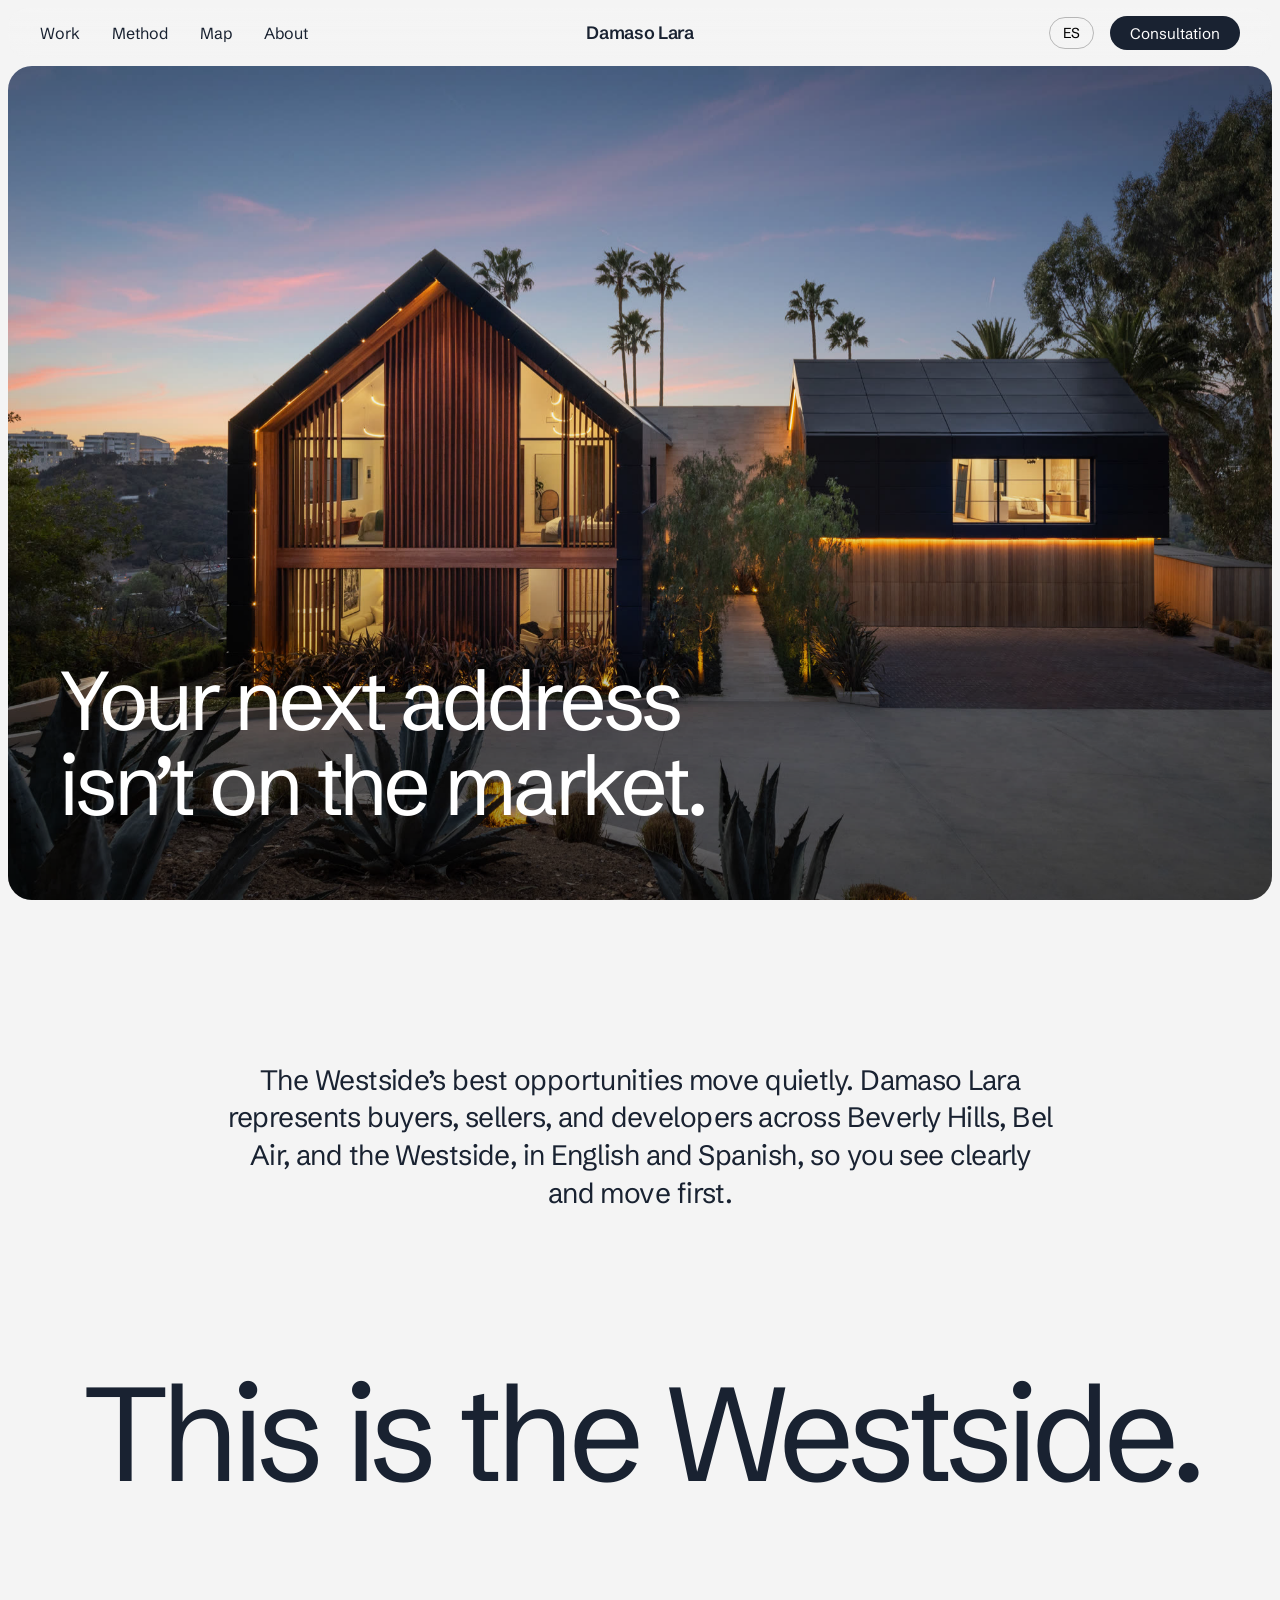
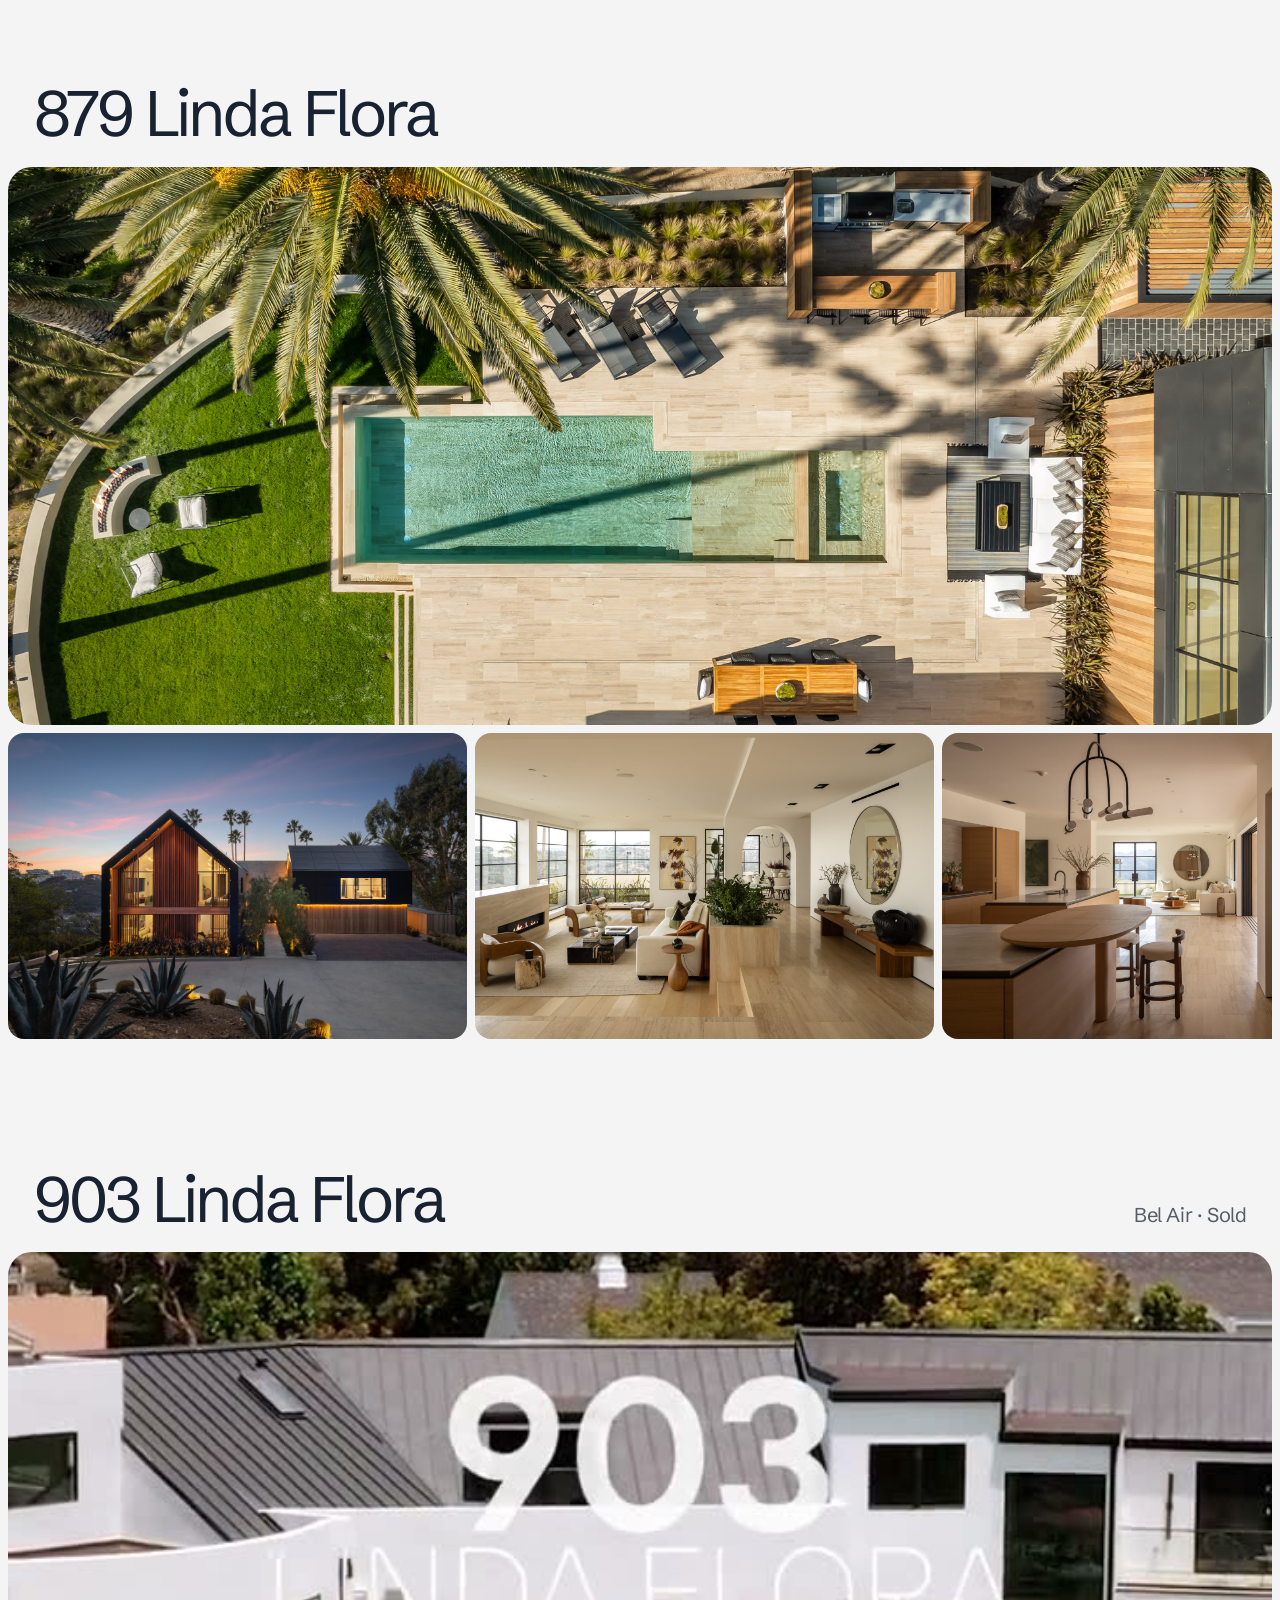
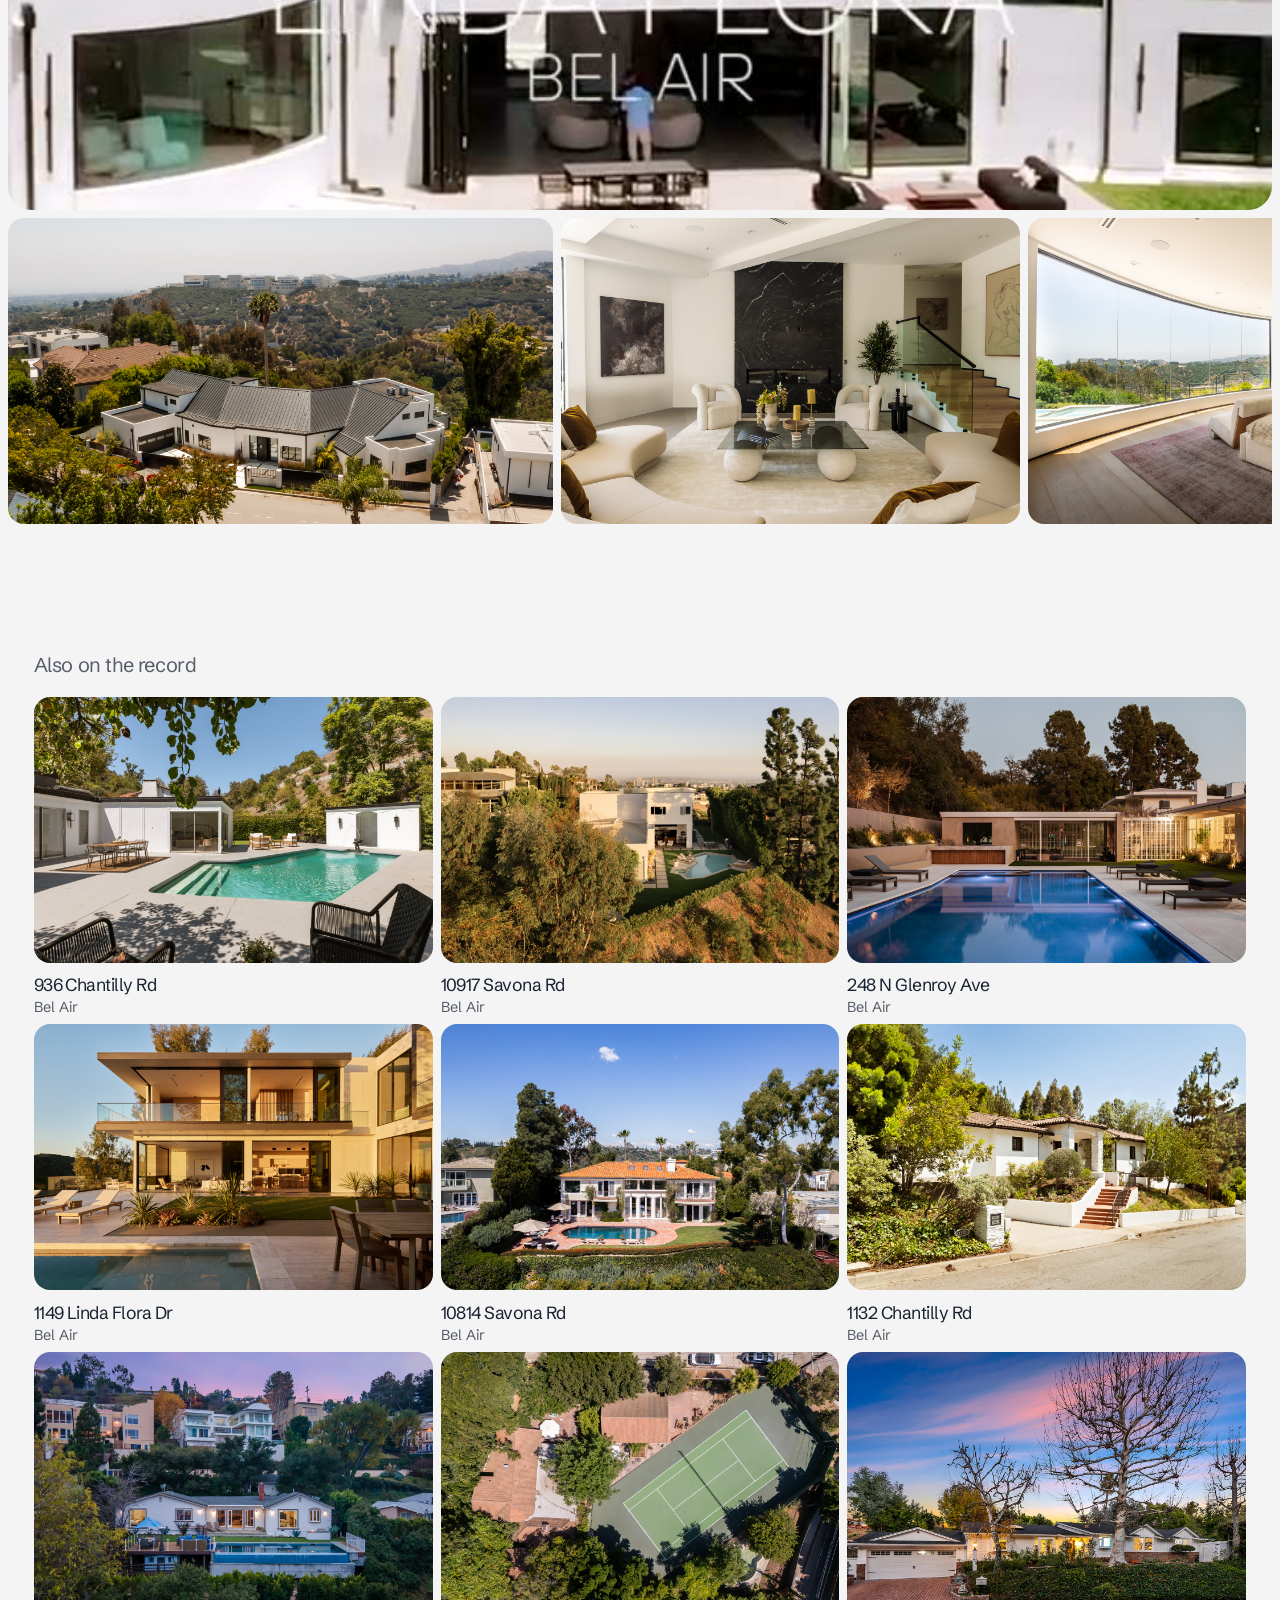
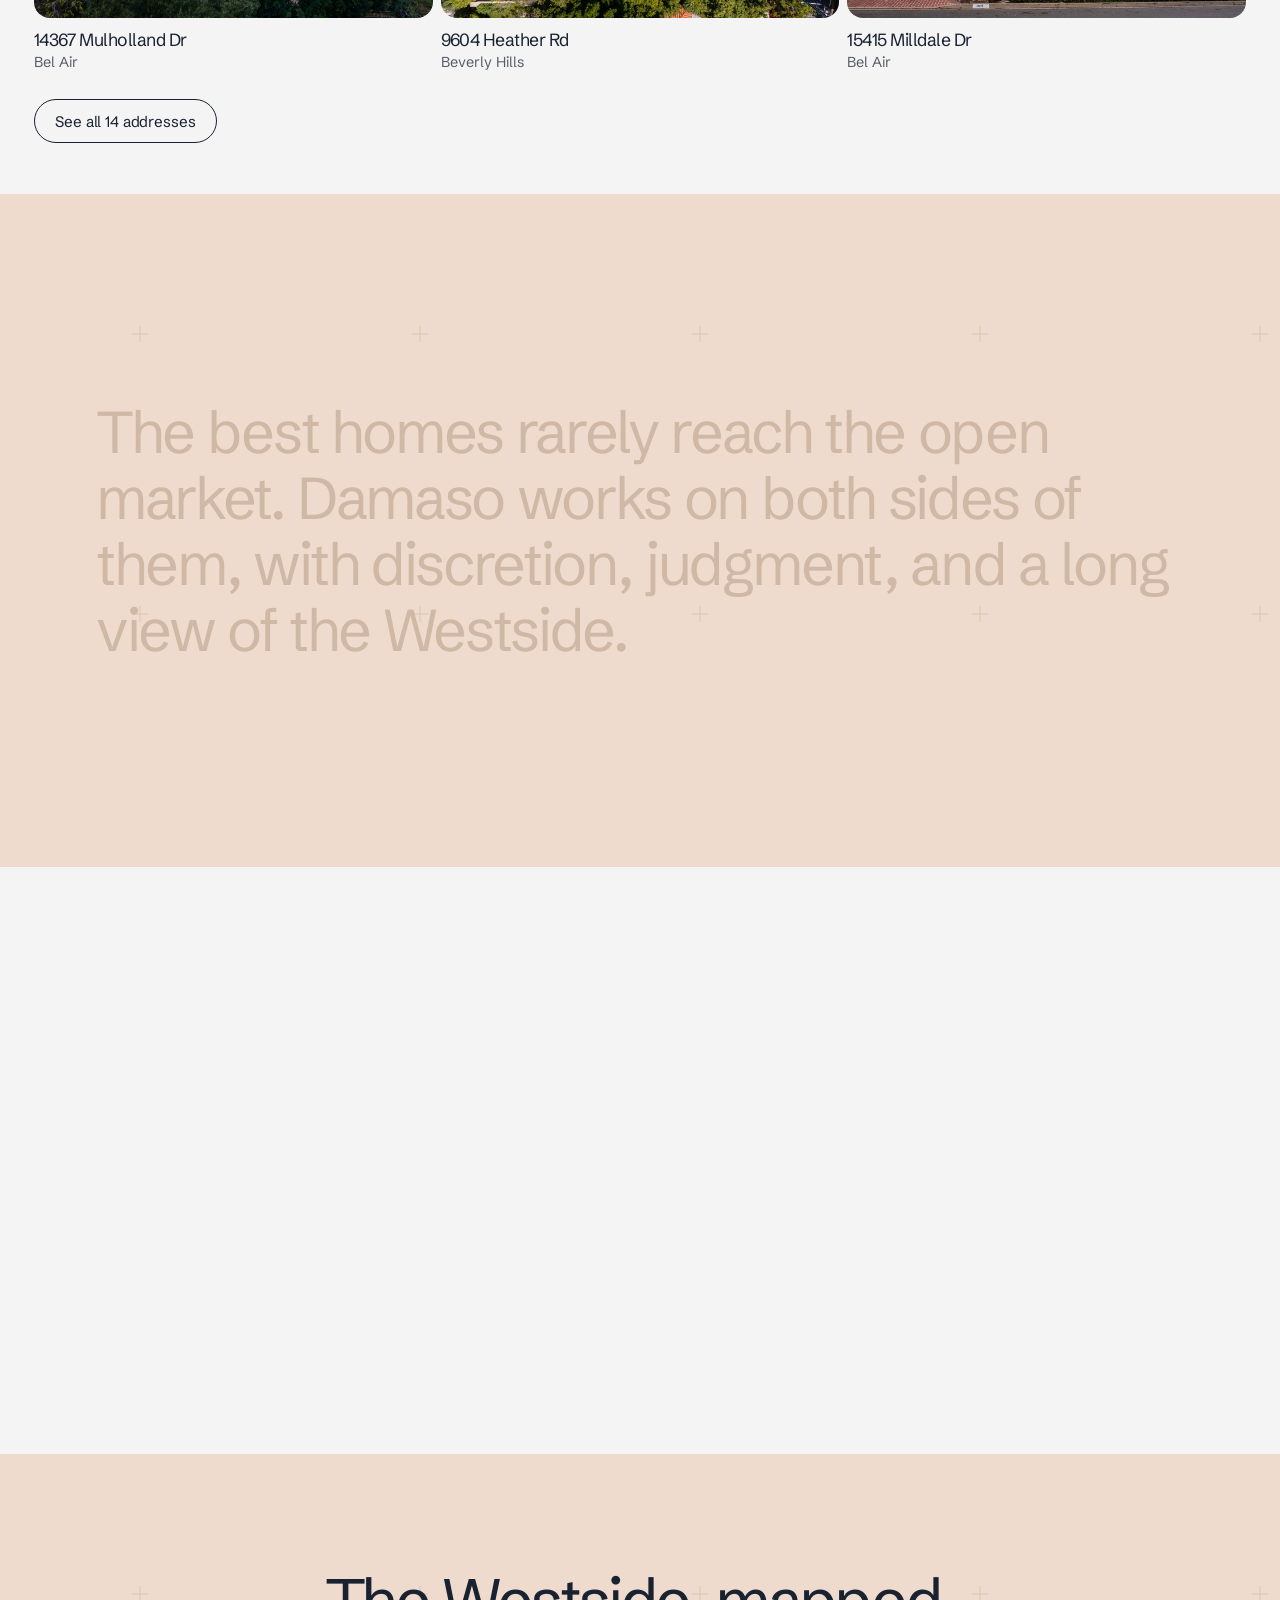
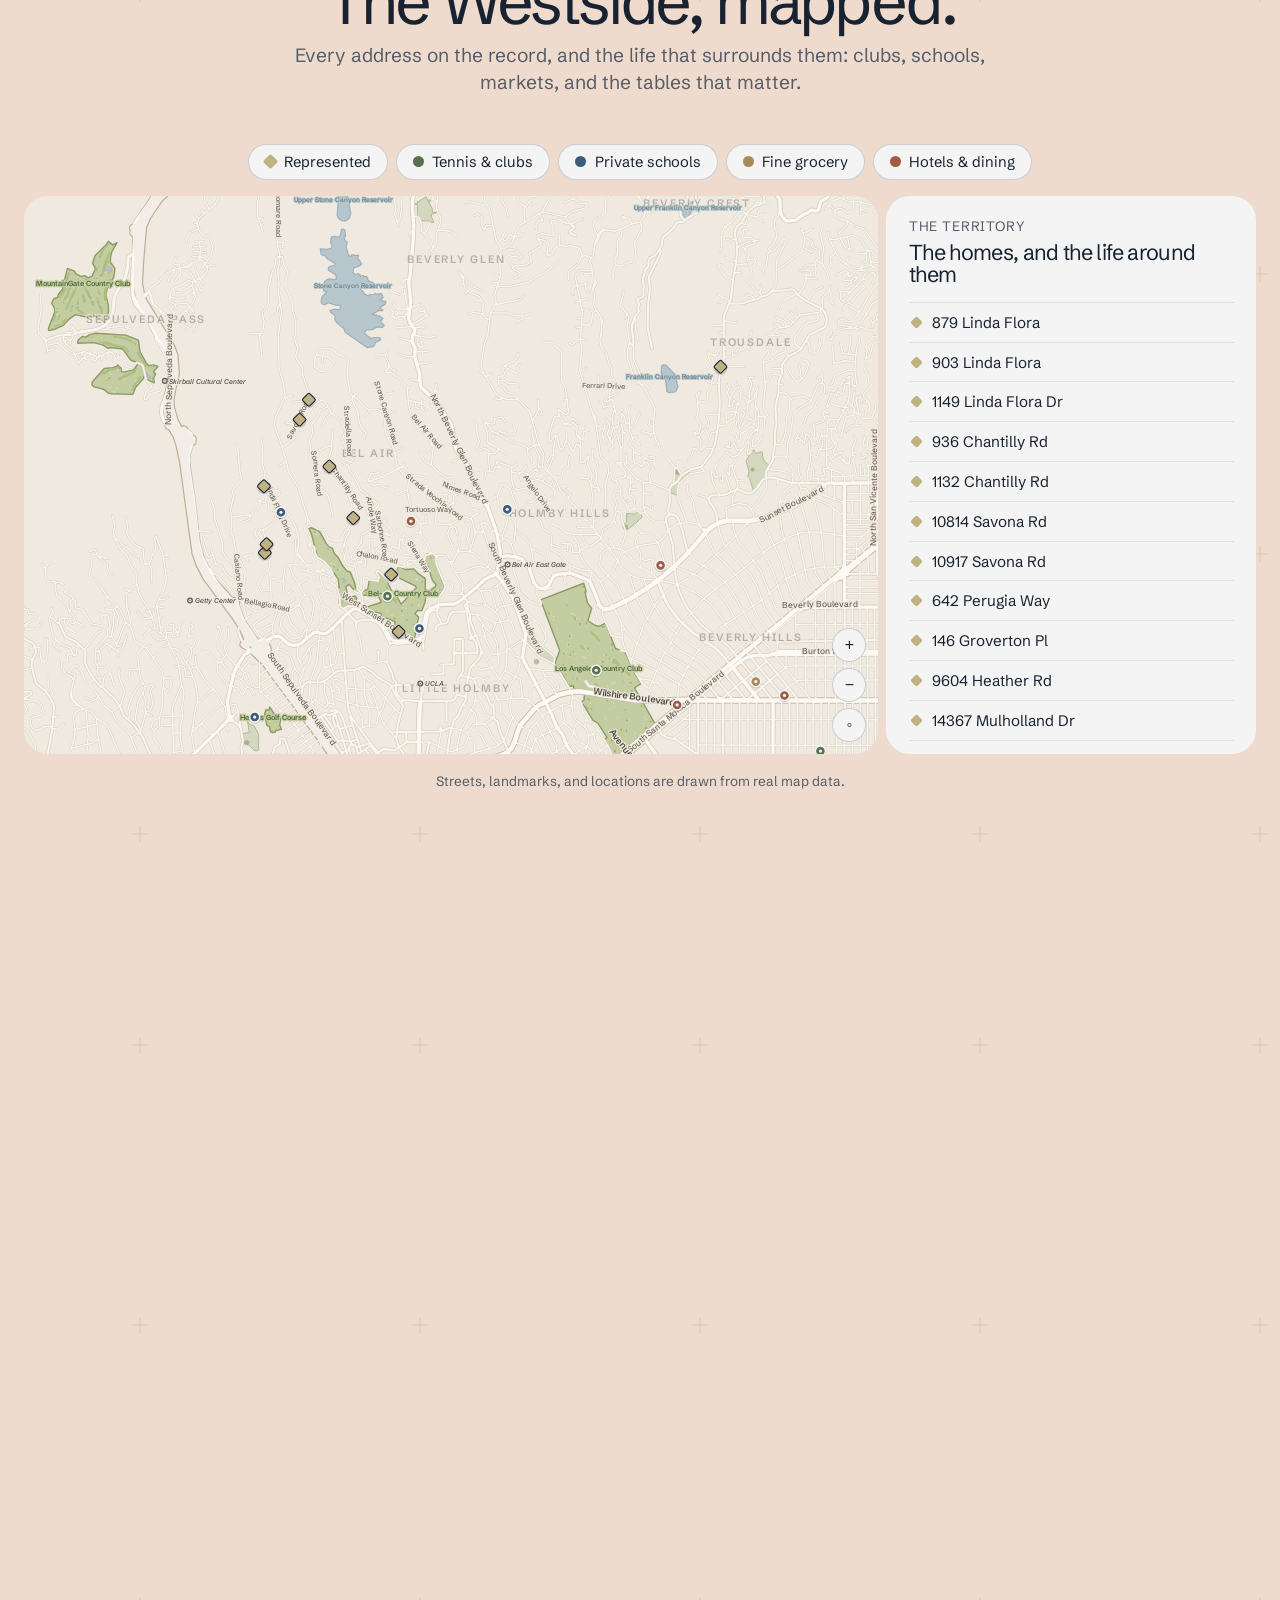
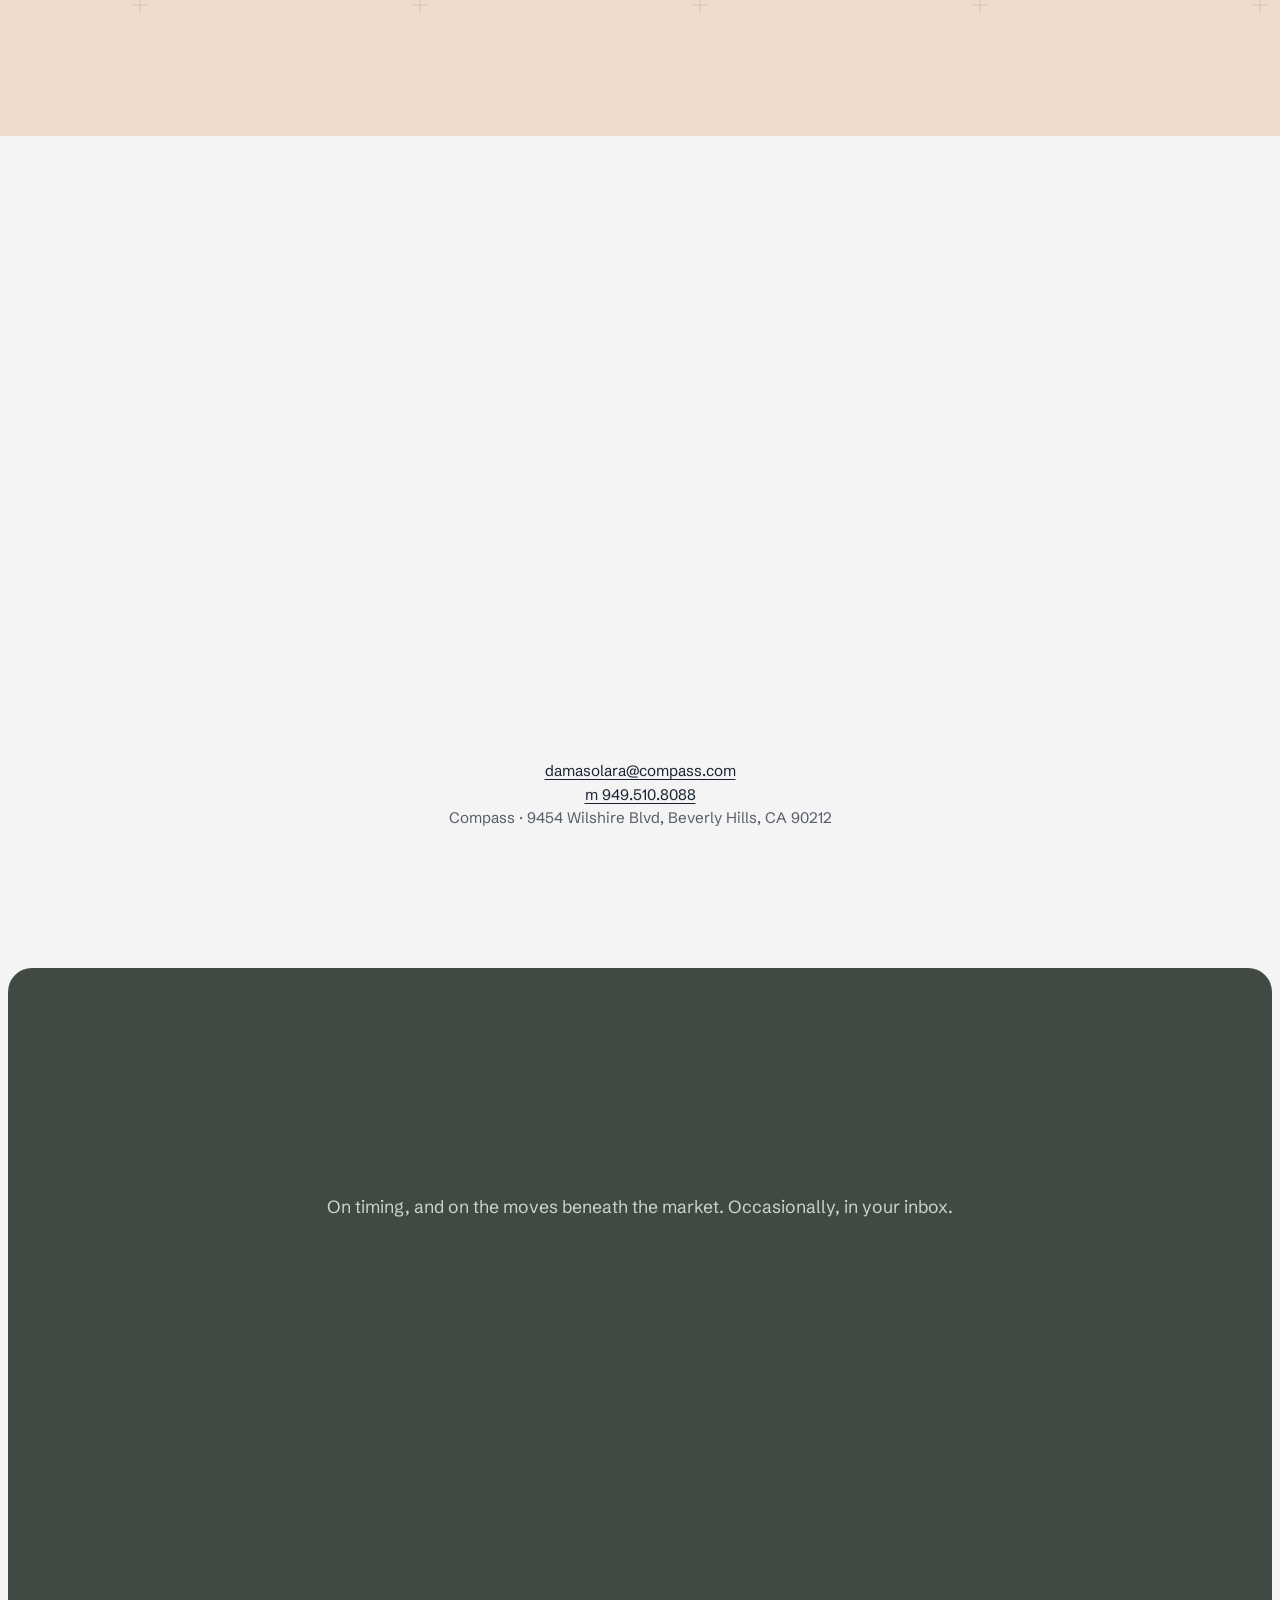
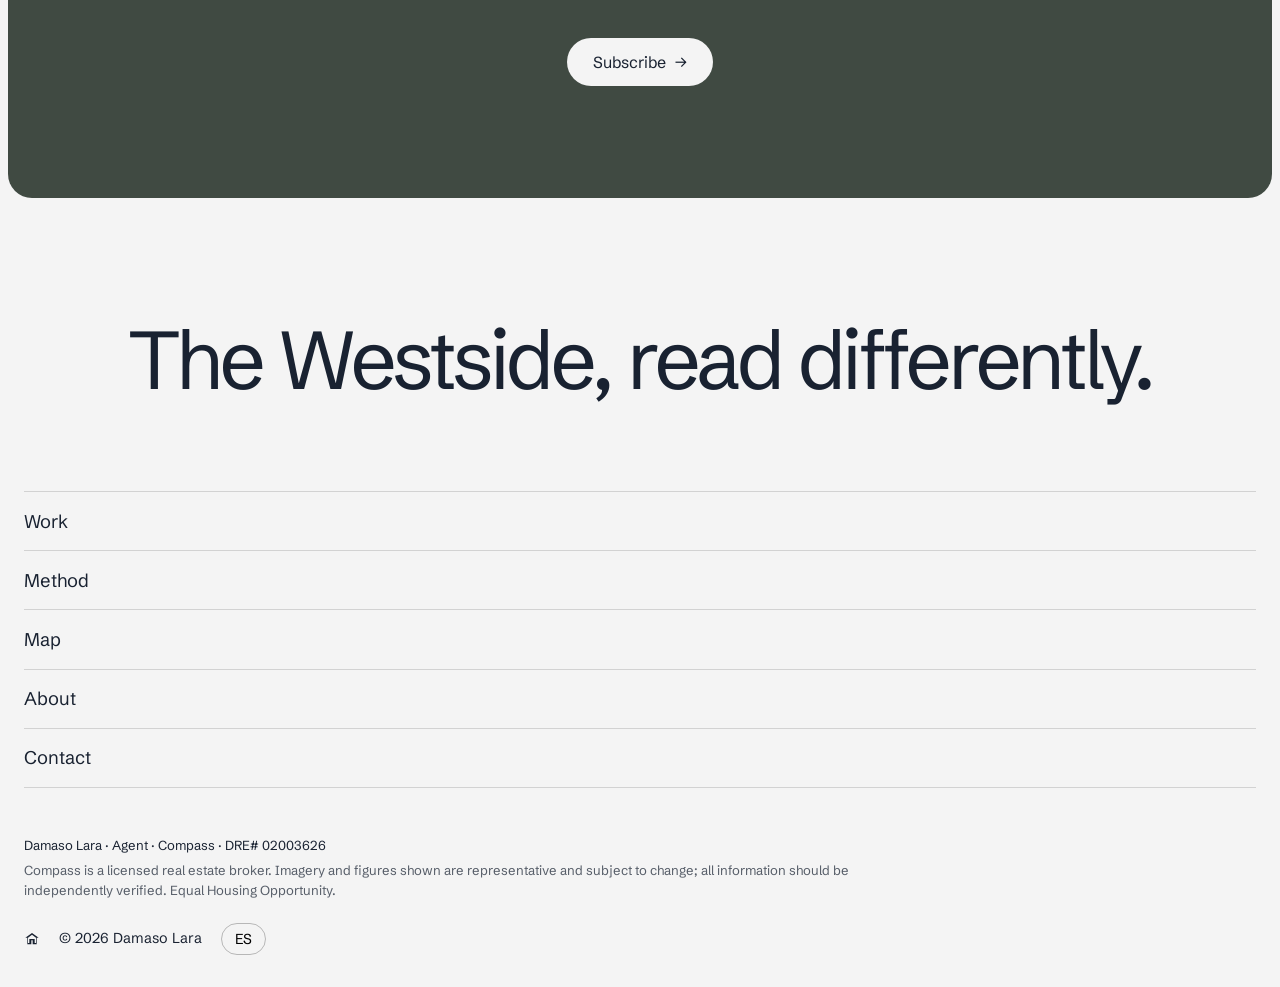
==== commit bc48d072: "005 is published, 006 is scheduled for Monday 9am Ivan, 2026-11-24: post 005 today and 006 Monday mo" ====
--- a/index.html
+++ b/index.html
@@ -273,22 +273,22 @@
       <p class="reveal" data-en="On timing, and on the moves beneath the market. Occasionally, in your inbox." data-es="Sobre el timing y los movimientos debajo del mercado. Ocasionalmente, en su correo.">On timing, and on the moves beneath the market. Occasionally, in your inbox.</p>
       <!-- Latest Substack posts, newest first. When Damaso publishes a new one, update the top card's href/title/date and shift the others down. -->
       <div class="news__cards">
+        <a class="newscard reveal" href="https://damasolara.substack.com/p/what-can-you-get-under-three-million" target="_blank" rel="noopener">
+          <figure class="newscard__img"><img src="images/news-under-three-million.jpg" alt="A pool and garden in the hills of Bel Air" loading="lazy"></figure>
+          <span class="newscard__n" data-en="November 24, 2026" data-es="24 de noviembre de 2026">November 24, 2026</span>
+          <h3>What Can You Get Under Three Million?</h3>
+          <span class="newscard__go" data-en="Read on Substack →" data-es="Leer en Substack →">Read on Substack →</span>
+        </a>
+        <a class="newscard reveal" href="https://damasolara.substack.com/p/who-lives-here" target="_blank" rel="noopener">
+          <figure class="newscard__img"><img src="images/news-who-lives-here.jpg" alt="A private driveway in Bel Air" loading="lazy"></figure>
+          <span class="newscard__n" data-en="October 14, 2026" data-es="14 de octubre de 2026">October 14, 2026</span>
+          <h3>Who Lives Here?</h3>
+          <span class="newscard__go" data-en="Read on Substack →" data-es="Leer en Substack →">Read on Substack →</span>
+        </a>
         <a class="newscard reveal" href="https://damasolara.substack.com/p/villa-savona" target="_blank" rel="noopener">
           <figure class="newscard__img"><img src="images/news-villa-savona.jpg" alt="Villa Savona, a Mediterranean estate in Bel Air" loading="lazy"></figure>
           <span class="newscard__n" data-en="August 23, 2026" data-es="23 de agosto de 2026">August 23, 2026</span>
           <h3>Villa Savona</h3>
-          <span class="newscard__go" data-en="Read on Substack →" data-es="Leer en Substack →">Read on Substack →</span>
-        </a>
-        <a class="newscard reveal" href="https://damasolara.substack.com/p/i-already-know-which-house-it-is" target="_blank" rel="noopener">
-          <figure class="newscard__img"><img src="images/news-house.jpg" alt="Aerial over the Bel-Air Country Club fairways" loading="lazy"></figure>
-          <span class="newscard__n" data-en="August 22, 2026" data-es="22 de agosto de 2026">August 22, 2026</span>
-          <h3>I Already Know Which House It Is</h3>
-          <span class="newscard__go" data-en="Read on Substack →" data-es="Leer en Substack →">Read on Substack →</span>
-        </a>
-        <a class="newscard reveal" href="https://damasolara.substack.com/p/the-journey-through-the-gates" target="_blank" rel="noopener">
-          <figure class="newscard__img"><img src="images/news-gates.jpg" alt="The Bel Air East Gate" loading="lazy"></figure>
-          <span class="newscard__n" data-en="August 21, 2026" data-es="21 de agosto de 2026">August 21, 2026</span>
-          <h3>The Journey through the Gates</h3>
           <span class="newscard__go" data-en="Read on Substack →" data-es="Leer en Substack →">Read on Substack →</span>
         </a>
       </div>
